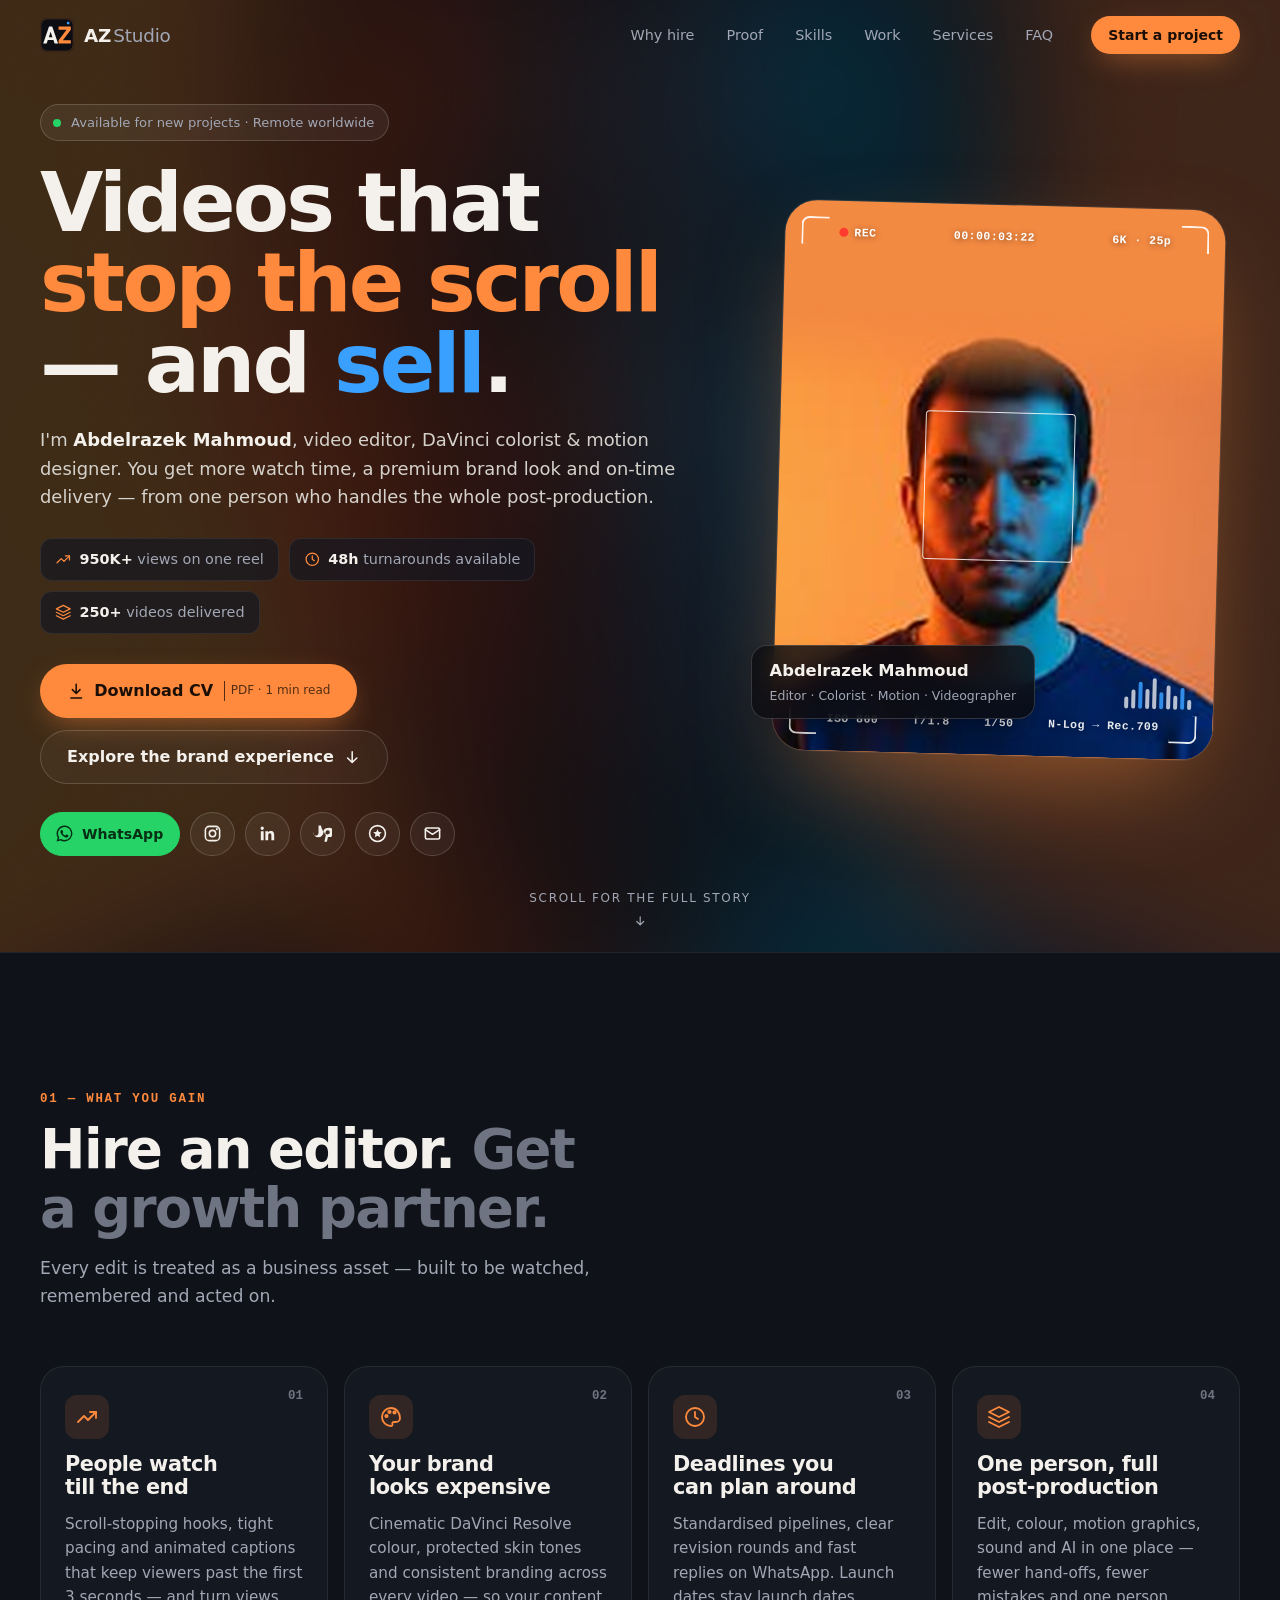
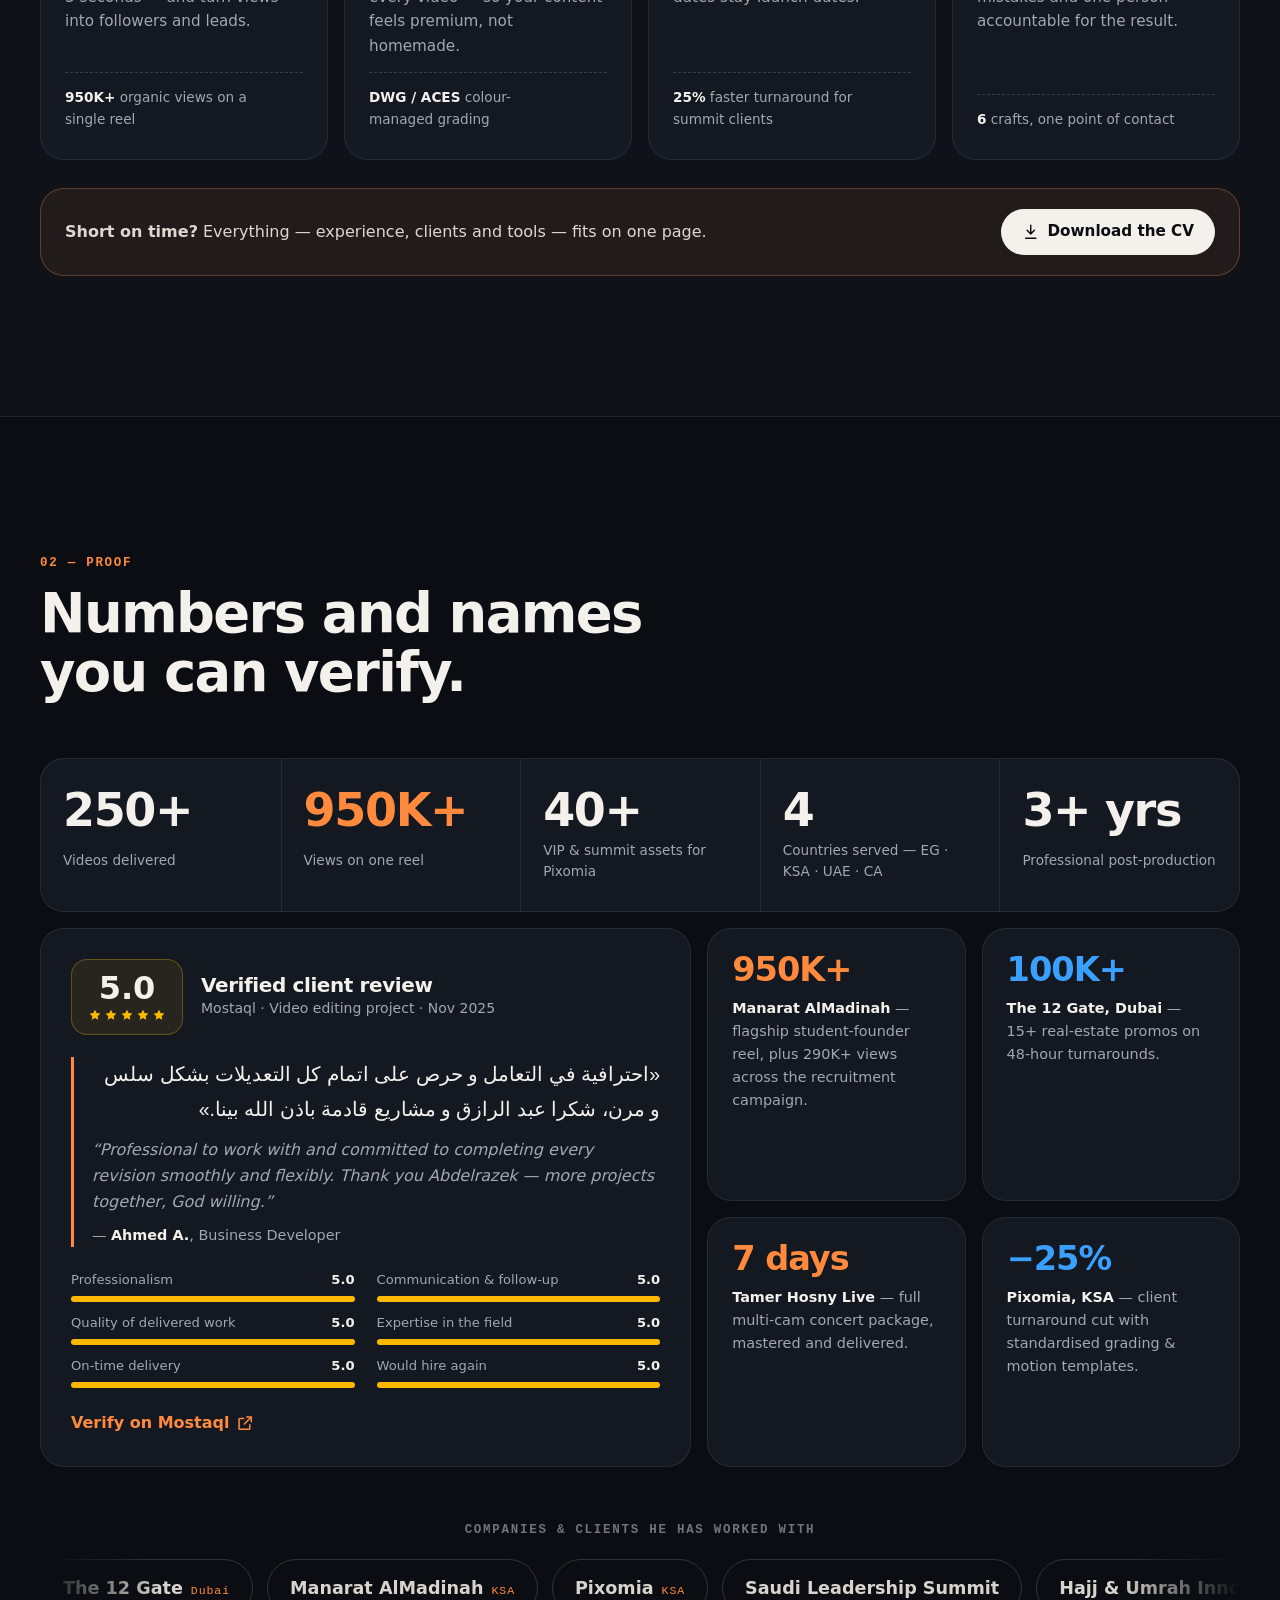
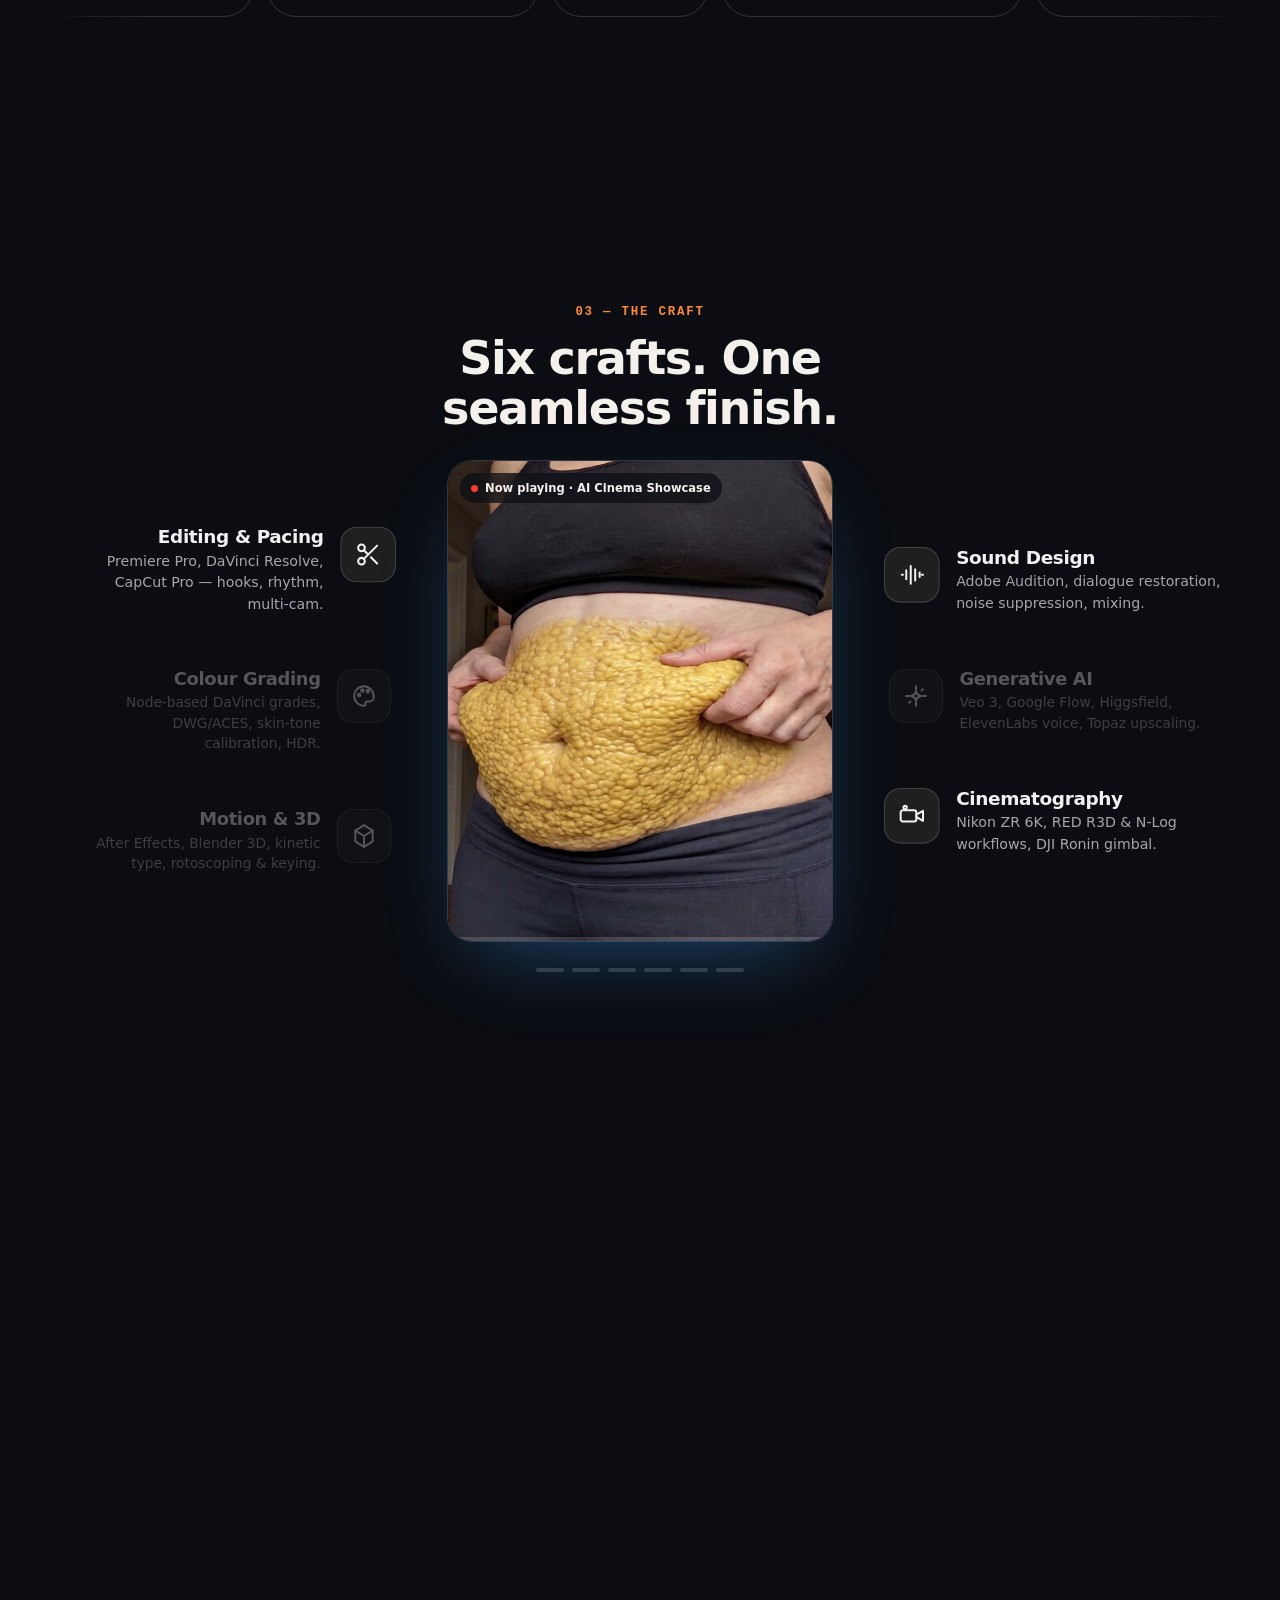
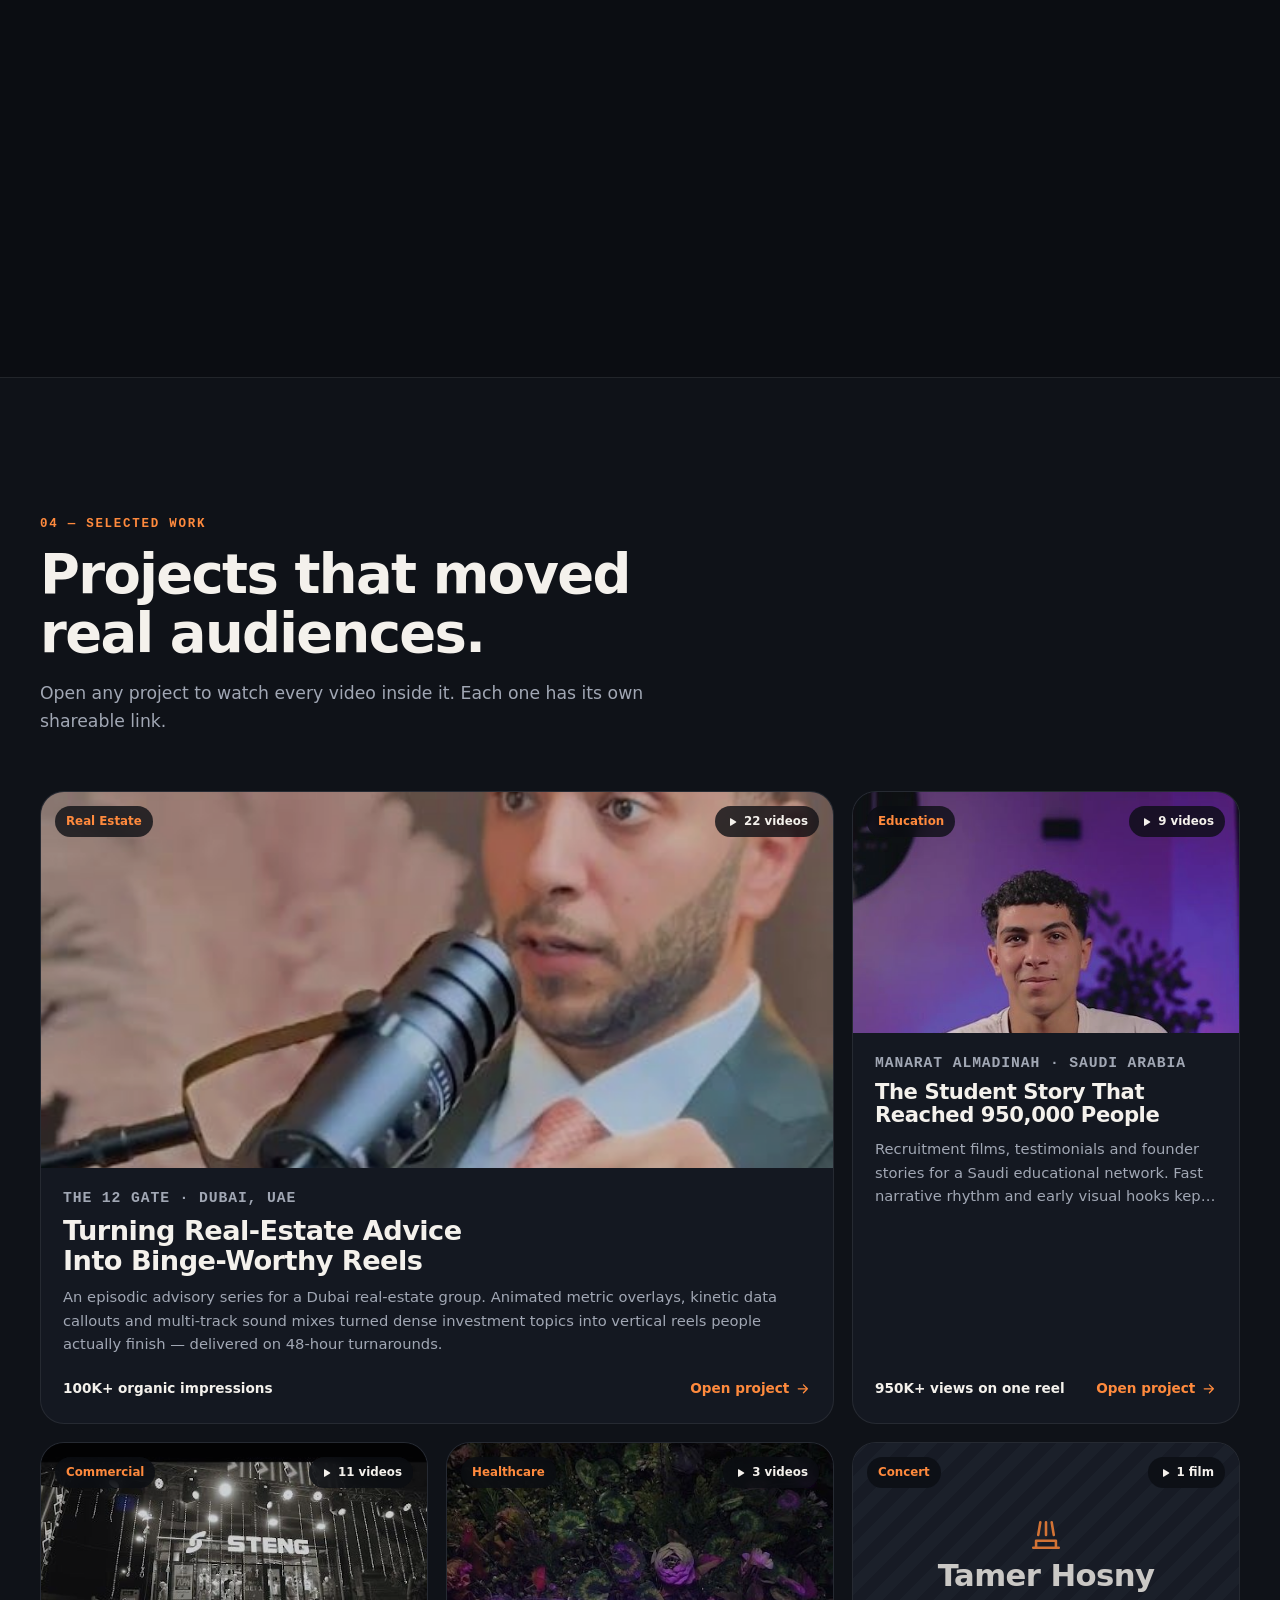
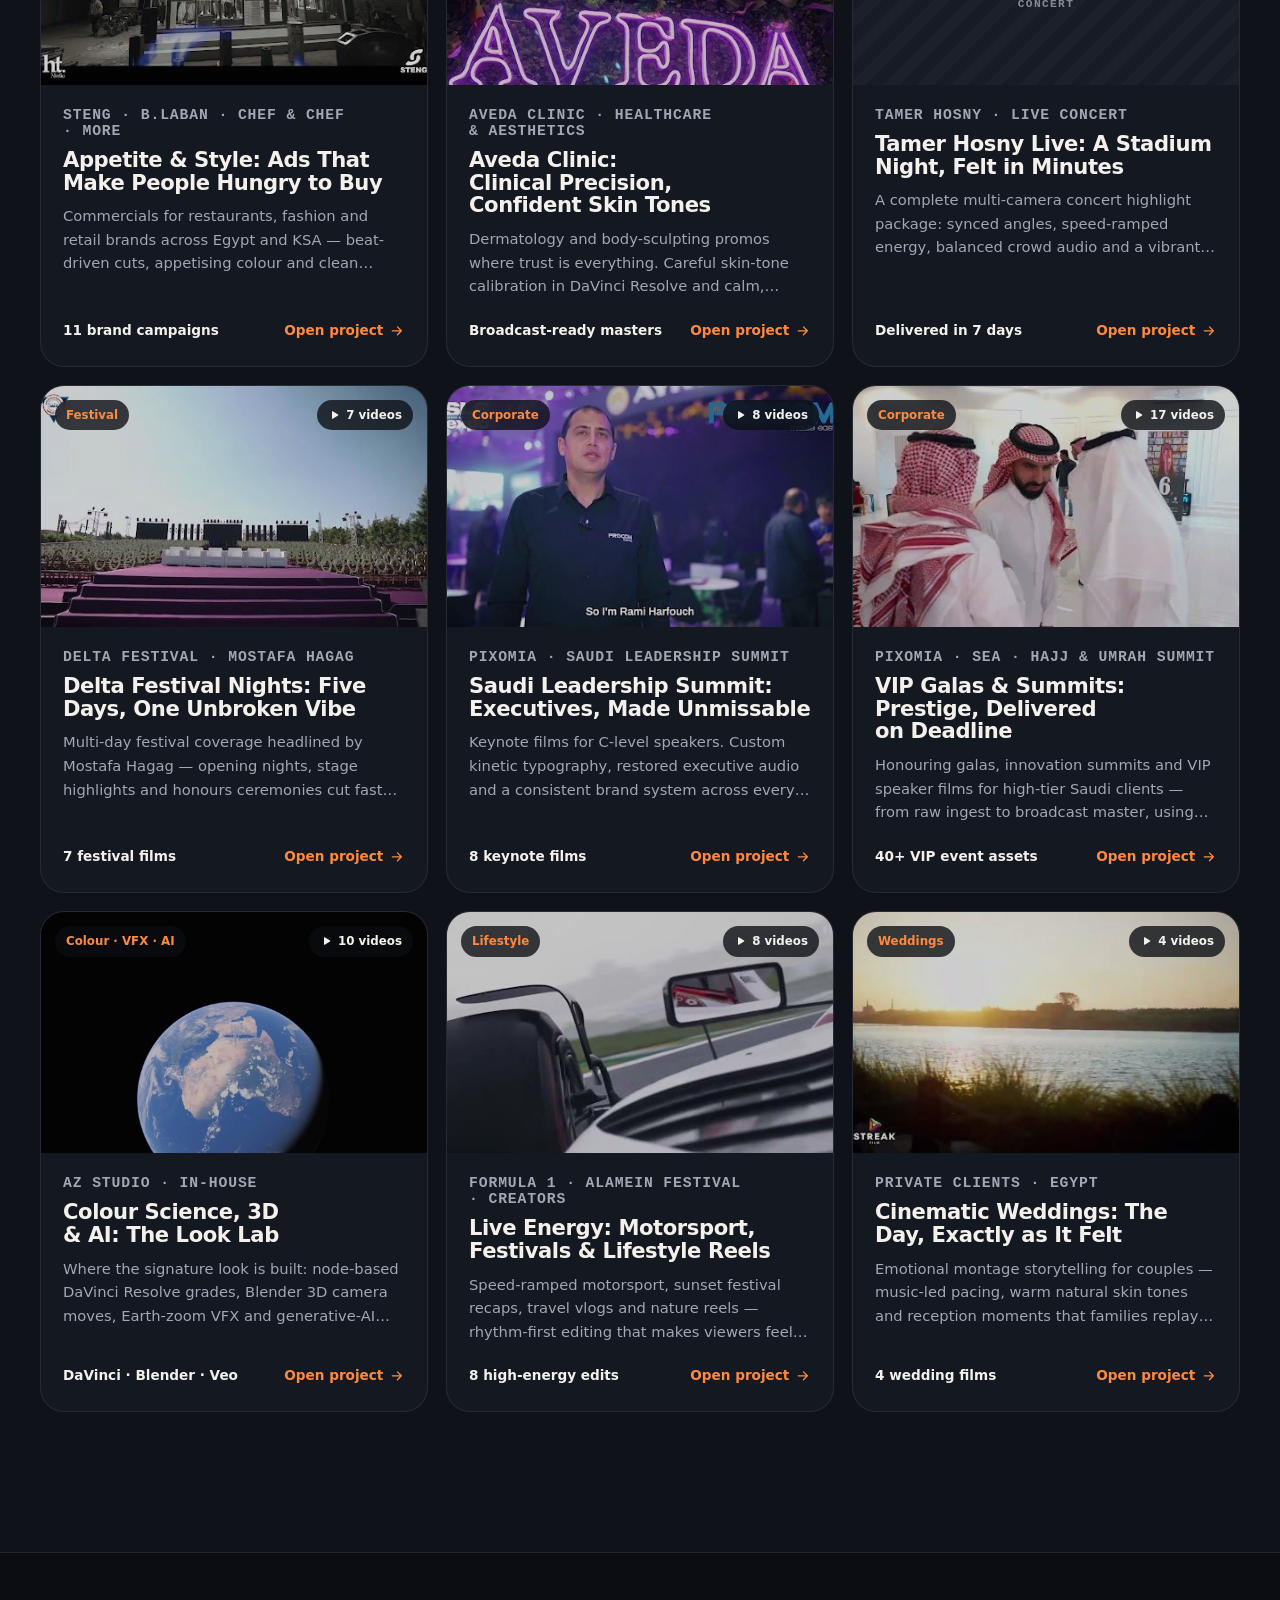
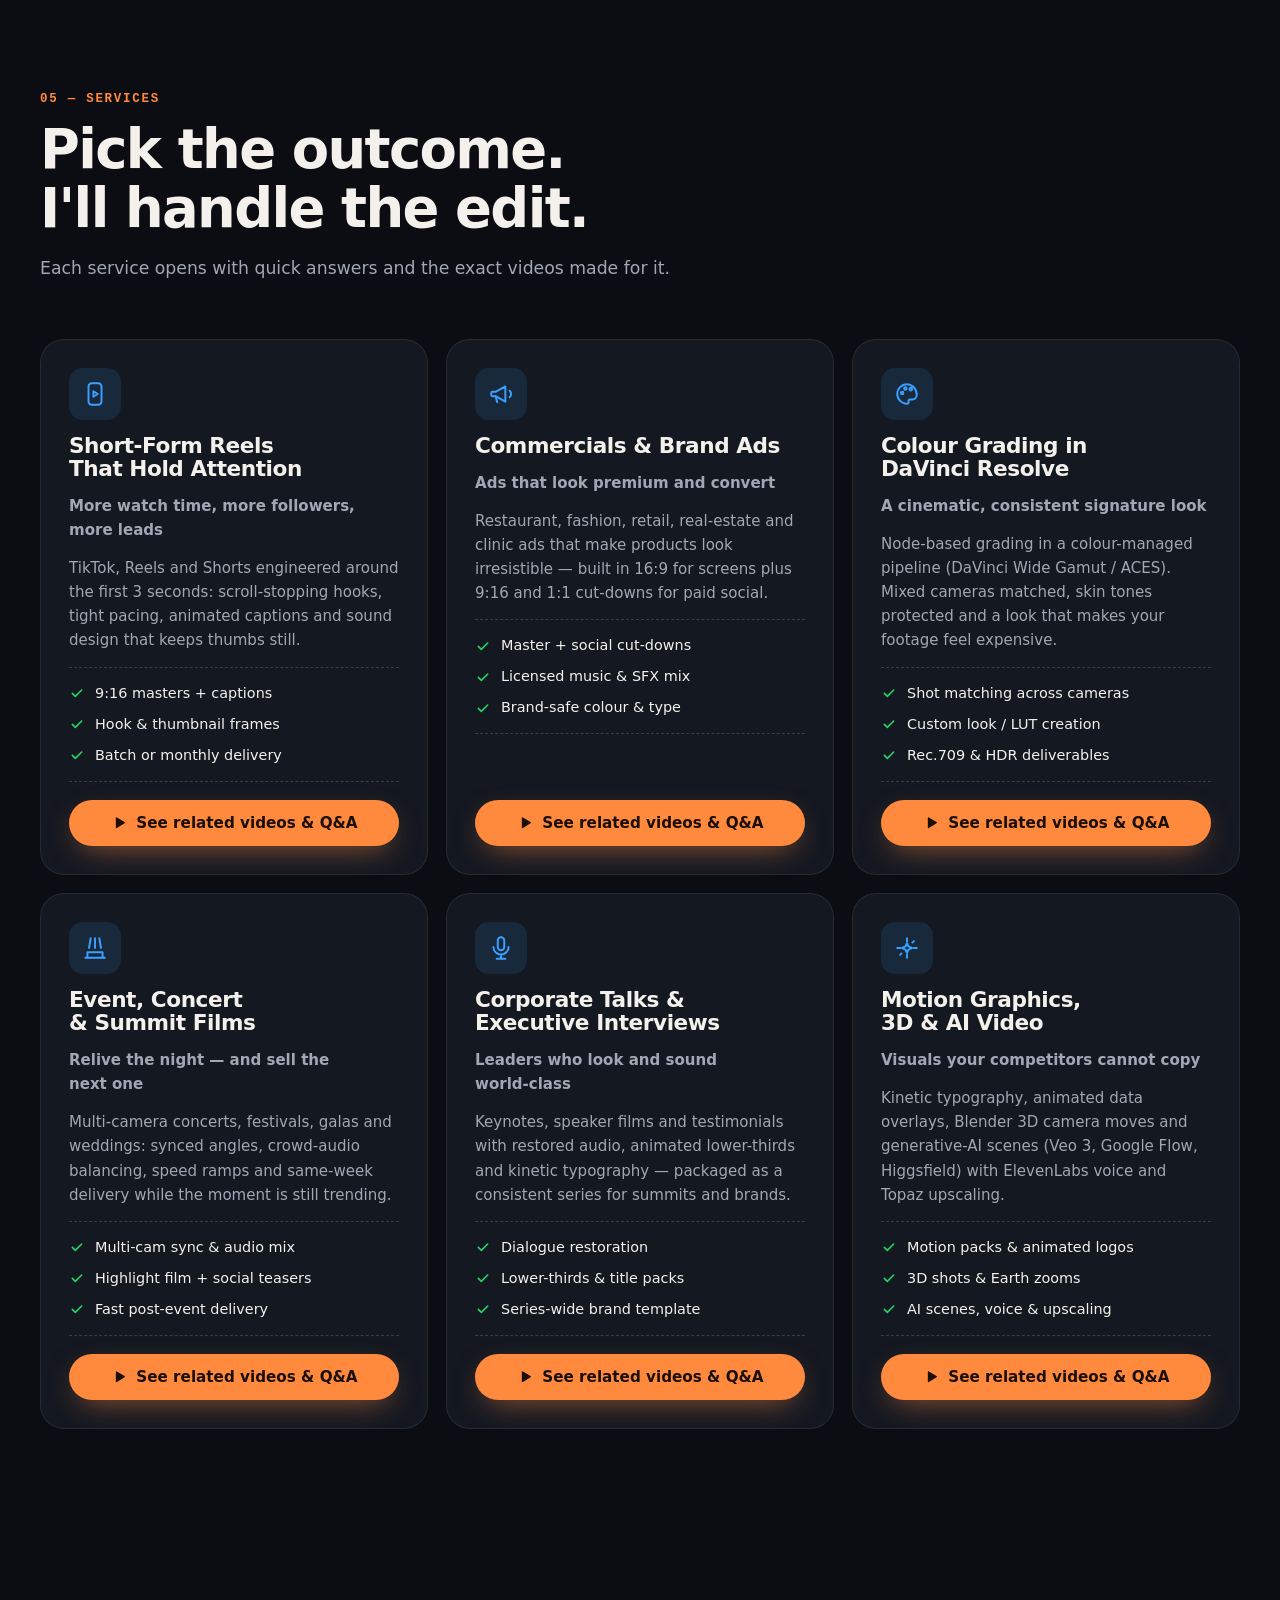
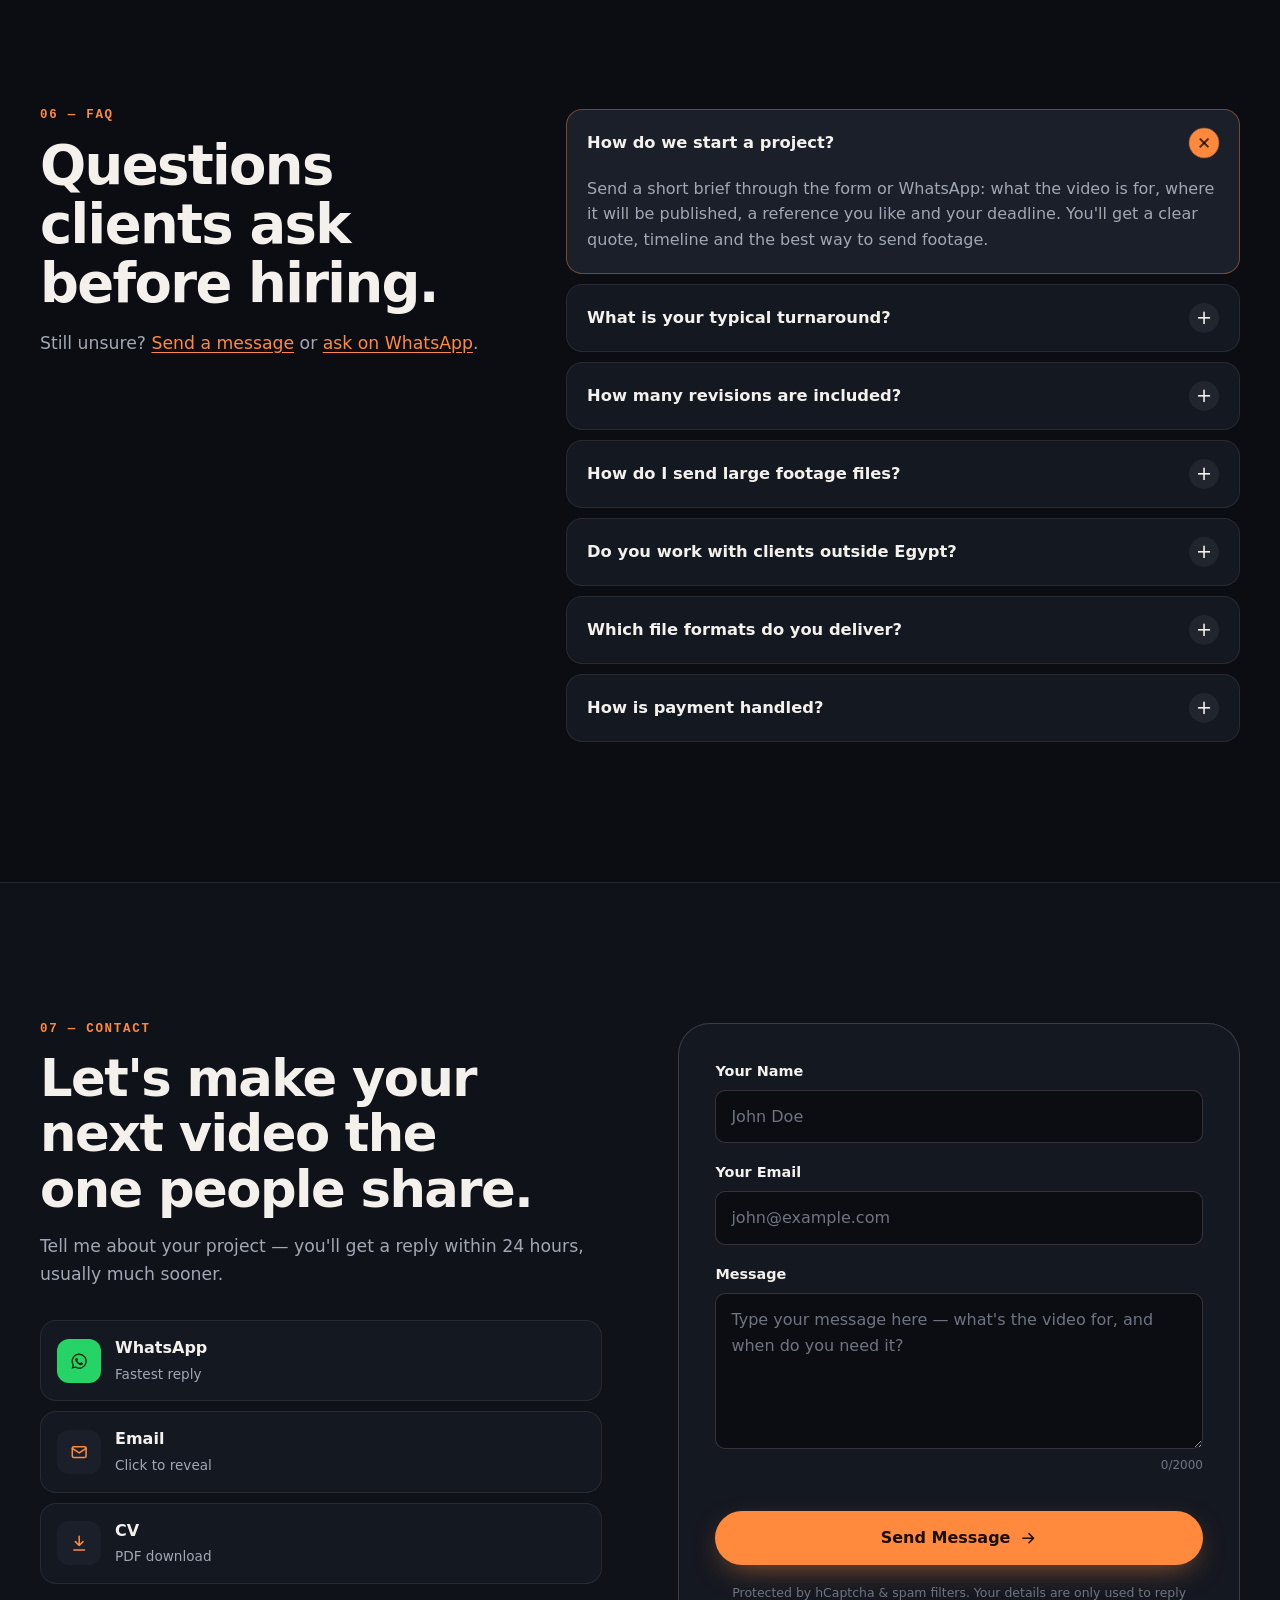
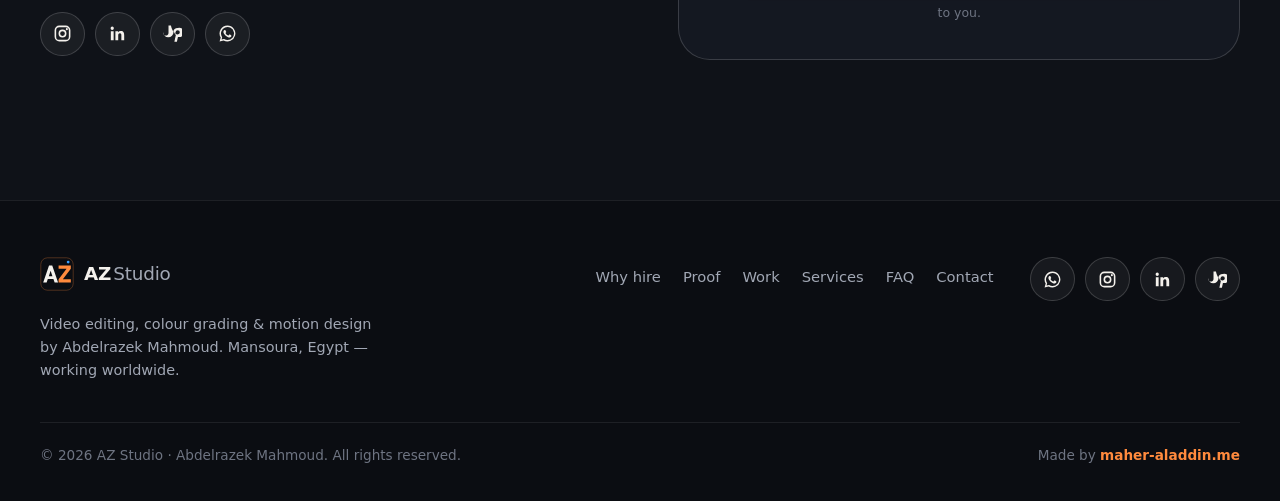
==== index.html @ 8bcebb60 "init" ====
<!DOCTYPE html>
<html lang="en" dir="ltr">
<head>
  <meta charset="UTF-8">
  <meta name="viewport" content="width=device-width, initial-scale=1, viewport-fit=cover">

  <!-- Security: GitHub Pages can't send headers, so the policy is declared here -->
  <meta http-equiv="Content-Security-Policy" content="default-src 'self'; script-src 'self' https://web3forms.com https://*.web3forms.com https://hcaptcha.com https://*.hcaptcha.com; style-src 'self' 'unsafe-inline' https://fonts.googleapis.com https://hcaptcha.com https://*.hcaptcha.com; font-src 'self' https://fonts.gstatic.com; img-src 'self' data: https://drive.google.com https://*.googleusercontent.com https://*.hcaptcha.com; media-src 'self'; frame-src https://drive.google.com https://www.instagram.com https://hcaptcha.com https://*.hcaptcha.com; connect-src 'self' https://api.web3forms.com https://web3forms.com https://hcaptcha.com https://*.hcaptcha.com; form-action 'self' https://api.web3forms.com; base-uri 'self'; object-src 'none'">
  <meta name="referrer" content="strict-origin-when-cross-origin">

  <!-- Primary meta -->
  <title>Abdelrazek Mahmoud — Video Editor &amp; Colorist | AZ Studio</title>
  <meta name="description" content="Hire Abdelrazek Mahmoud (AZ Studio): video editor, DaVinci Resolve colorist and motion designer. High-retention reels, commercials and event films — 250+ videos delivered, 950K+ views on a single reel, 5.0★ client rating.">
  <meta name="author" content="Abdelrazek Mahmoud">
  <meta name="keywords" content="video editor, DaVinci Resolve colorist, motion designer, reels editor, commercial video editing, Egypt, Saudi Arabia, UAE, AZ Studio">
  <meta name="robots" content="index, follow, max-image-preview:large">
  <meta name="theme-color" content="#0B0D12">
  <meta name="color-scheme" content="dark">
  <link rel="canonical" href="https://maher-aladdin.me/az_studio/">

  <!-- Open Graph -->
  <meta property="og:type" content="website">
  <meta property="og:site_name" content="AZ Studio">
  <meta property="og:locale" content="en_US">
  <meta property="og:url" content="https://maher-aladdin.me/az_studio/">
  <meta property="og:title" content="Abdelrazek Mahmoud — Videos that stop the scroll and sell">
  <meta property="og:description" content="Video editor, DaVinci colorist & motion designer. 250+ videos delivered for brands in Egypt, KSA, UAE and Canada. Watch the work, download the CV, or start a project.">
  <meta property="og:image" content="https://maher-aladdin.me/az_studio/assets/images/og-image.jpg">
  <meta property="og:image:width" content="1200">
  <meta property="og:image:height" content="630">
  <meta property="og:image:alt" content="Abdelrazek Mahmoud filming with a Nikon cinema camera on a DJI Ronin gimbal">

  <!-- Twitter / X -->
  <meta name="twitter:card" content="summary_large_image">
  <meta name="twitter:title" content="Abdelrazek Mahmoud — Videos that stop the scroll and sell">
  <meta name="twitter:description" content="Video editor, DaVinci colorist & motion designer. 250+ videos delivered. Watch the work or start a project.">
  <meta name="twitter:image" content="https://maher-aladdin.me/az_studio/assets/images/og-image.jpg">

  <!-- Icons -->
  <link rel="icon" href="assets/favicon.svg" type="image/svg+xml">
  <link rel="apple-touch-icon" href="assets/apple-touch-icon.png">
  <link rel="manifest" href="site.webmanifest">

  <!-- Fonts -->
  <link rel="preconnect" href="https://fonts.googleapis.com">
  <link rel="preconnect" href="https://fonts.gstatic.com" crossorigin>
  <link rel="stylesheet" href="https://fonts.googleapis.com/css2?family=Bricolage+Grotesque:opsz,wght@12..96,500..800&family=Inter:wght@400..700&family=Cairo:wght@500;700&display=swap">

  <!-- LCP image -->
  <link rel="preload" as="image" href="assets/images/abdelrazek_portrait_480.jpg" fetchpriority="high">

  <link rel="stylesheet" href="styles.css">

  <!-- Structured data -->
  <script type="application/ld+json">
  {
    "@context": "https://schema.org",
    "@type": "Person",
    "name": "Abdelrazek Mahmoud",
    "alternateName": "AZ Studio",
    "jobTitle": "Video Editor, Colorist & Motion Designer",
    "url": "https://maher-aladdin.me/az_studio/",
    "image": "https://maher-aladdin.me/az_studio/assets/images/abdelrazek_portrait_480.jpg",
    "address": { "@type": "PostalAddress", "addressLocality": "Mansoura", "addressCountry": "EG" },
    "sameAs": [
      "https://www.instagram.com/abdelrazek730/",
      "https://linkedin.com/in/abdelrazek-mahmoud-a8759b308",
      "https://upwork.com/freelancers/abdelrazekmahmoud"
    ]
  }
  </script>

  <script src="data.js" defer></script>
  <script src="thumbs.js" defer></script>
  <script src="app.js" defer></script>
</head>
<body>

  <!-- Icon sprite -->
  <svg class="sprite" aria-hidden="true" focusable="false">
    <symbol id="i-whatsapp" viewBox="0 0 24 24"><path fill="currentColor" d="M12 2a10 10 0 0 0-8.6 15.1L2 22l5-1.3A10 10 0 1 0 12 2Zm0 18.2a8.2 8.2 0 0 1-4.2-1.2l-.3-.2-3 .8.8-2.9-.2-.3A8.2 8.2 0 1 1 12 20.2Zm4.5-6.1c-.2-.1-1.5-.7-1.7-.8s-.4-.1-.6.1-.7.8-.8 1-.3.2-.5.1a6.7 6.7 0 0 1-3.3-2.9c-.3-.4.3-.4.7-1.3.1-.2 0-.3 0-.4l-.8-1.8c-.2-.5-.4-.4-.6-.4h-.5a.9.9 0 0 0-.7.3 2.8 2.8 0 0 0-.9 2.1 4.9 4.9 0 0 0 1 2.6 11.2 11.2 0 0 0 4.3 3.8c1.6.7 2.2.7 3 .6a2.6 2.6 0 0 0 1.7-1.2 2.1 2.1 0 0 0 .2-1.2c-.1-.1-.3-.2-.5-.3Z"/></symbol>
    <symbol id="i-instagram" viewBox="0 0 24 24"><g fill="none" stroke="currentColor" stroke-width="2"><rect x="3" y="3" width="18" height="18" rx="5"/><circle cx="12" cy="12" r="4"/></g><circle cx="17.5" cy="6.5" r="1.3" fill="currentColor"/></symbol>
    <symbol id="i-linkedin" viewBox="0 0 24 24"><path fill="currentColor" d="M20.45 20.45h-3.56v-5.57c0-1.33-.02-3.04-1.85-3.04-1.85 0-2.14 1.45-2.14 2.94v5.67H9.35V9h3.41v1.56h.05a3.74 3.74 0 0 1 3.37-1.85c3.6 0 4.27 2.37 4.27 5.46v6.28ZM5.34 7.43a2.06 2.06 0 1 1 0-4.13 2.06 2.06 0 0 1 0 4.13ZM7.12 20.45H3.56V9h3.56v11.45Z"/></symbol>
    <symbol id="i-upwork" viewBox="0 0 24 24"><path fill="currentColor" d="M18.56 13.16c-1.1 0-2.14-.47-3.07-1.23l.22-1.08.01-.04c.2-1.14.85-3.06 2.84-3.06a2.7 2.7 0 0 1 0 5.4Zm0-8.14c-3.24 0-5.01 2.06-5.6 4.3-1.42-2.15-2.5-4.79-2.9-7.32H6.96v9.06a3.55 3.55 0 0 1-7.1 0V2H0v8.06a6.65 6.65 0 0 0 13.3 0V8.67c.48 1.78 1.48 3.76 2.92 5.1l-1.85 8.73h3.18l1.32-6.22a5.94 5.94 0 1 0-.31-11.26Z"/></symbol>
    <symbol id="i-mostaql" viewBox="0 0 24 24"><circle cx="12" cy="12" r="10" fill="none" stroke="currentColor" stroke-width="2"/><path fill="currentColor" d="M12 6.5 13.6 10l3.9.4-2.9 2.6.8 3.8L12 14.9l-3.4 1.9.8-3.8-2.9-2.6 3.9-.4Z"/></symbol>
    <symbol id="i-mail" viewBox="0 0 24 24"><g fill="none" stroke="currentColor" stroke-width="2" stroke-linecap="round" stroke-linejoin="round"><rect x="3" y="5" width="18" height="14" rx="2"/><path d="m3 7 9 6 9-6"/></g></symbol>
    <symbol id="i-download" viewBox="0 0 24 24"><g fill="none" stroke="currentColor" stroke-width="2" stroke-linecap="round" stroke-linejoin="round"><path d="M12 3v12M7 10l5 5 5-5M5 21h14"/></g></symbol>
    <symbol id="i-arrow-down" viewBox="0 0 24 24"><path fill="none" stroke="currentColor" stroke-width="2" stroke-linecap="round" stroke-linejoin="round" d="M12 5v14M6 13l6 6 6-6"/></symbol>
    <symbol id="i-arrow-right" viewBox="0 0 24 24"><path fill="none" stroke="currentColor" stroke-width="2" stroke-linecap="round" stroke-linejoin="round" d="M5 12h14M13 6l6 6-6 6"/></symbol>
    <symbol id="i-external" viewBox="0 0 24 24"><path fill="none" stroke="currentColor" stroke-width="2" stroke-linecap="round" stroke-linejoin="round" d="M14 4h6v6M20 4l-9 9M18 14v5a1 1 0 0 1-1 1H5a1 1 0 0 1-1-1V7a1 1 0 0 1 1-1h5"/></symbol>
    <symbol id="i-play" viewBox="0 0 24 24"><path fill="currentColor" d="M8 5.5v13a1 1 0 0 0 1.5.86l10.5-6.5a1 1 0 0 0 0-1.72L9.5 4.64A1 1 0 0 0 8 5.5Z"/></symbol>
    <symbol id="i-close" viewBox="0 0 24 24"><path fill="none" stroke="currentColor" stroke-width="2.2" stroke-linecap="round" d="M6 6l12 12M18 6 6 18"/></symbol>
    <symbol id="i-star" viewBox="0 0 24 24"><path fill="currentColor" d="m12 2.8 2.8 5.8 6.4.9-4.6 4.5 1.1 6.3L12 17.3l-5.7 3 1.1-6.3-4.6-4.5 6.4-.9Z"/></symbol>
    <symbol id="i-check" viewBox="0 0 24 24"><path fill="none" stroke="currentColor" stroke-width="2.4" stroke-linecap="round" stroke-linejoin="round" d="m5 12.5 4.5 4.5L19 7.5"/></symbol>
    <symbol id="i-share" viewBox="0 0 24 24"><g fill="none" stroke="currentColor" stroke-width="2" stroke-linecap="round" stroke-linejoin="round"><circle cx="18" cy="5" r="3"/><circle cx="6" cy="12" r="3"/><circle cx="18" cy="19" r="3"/><path d="m8.6 13.5 6.8 4M15.4 6.5l-6.8 4"/></g></symbol>
    <symbol id="i-image" viewBox="0 0 24 24"><g fill="none" stroke="currentColor" stroke-width="2" stroke-linecap="round" stroke-linejoin="round"><rect x="3" y="3" width="18" height="18" rx="2"/><circle cx="9" cy="9" r="2"/><path d="m21 15-5-5L5 21"/></g></symbol>
    <!-- Skill & service icons -->
    <symbol id="i-cut" viewBox="0 0 24 24"><g fill="none" stroke="currentColor" stroke-width="1.8" stroke-linecap="round" stroke-linejoin="round"><circle cx="6" cy="6" r="3"/><circle cx="6" cy="18" r="3"/><path d="M20 4 8.1 15.9M14.5 14.5 20 20M8.1 8.1 12 12"/></g></symbol>
    <symbol id="i-palette" viewBox="0 0 24 24"><g fill="none" stroke="currentColor" stroke-width="1.8" stroke-linecap="round" stroke-linejoin="round"><path d="M12 3a9 9 0 1 0 0 18c1.1 0 1.7-.9 1.4-1.9-.4-1.2.4-2.1 1.6-2.1H17a4 4 0 0 0 4-4c0-5.5-4-10-9-10Z"/><circle cx="7.5" cy="11" r="1.2"/><circle cx="10.5" cy="7" r="1.2"/><circle cx="15.5" cy="7.5" r="1.2"/></g></symbol>
    <symbol id="i-motion" viewBox="0 0 24 24"><g fill="none" stroke="currentColor" stroke-width="1.8" stroke-linecap="round" stroke-linejoin="round"><path d="M12 2 4 7v10l8 5 8-5V7Z"/><path d="m4 7 8 5 8-5M12 12v10"/></g></symbol>
    <symbol id="i-wave" viewBox="0 0 24 24"><path fill="none" stroke="currentColor" stroke-width="1.8" stroke-linecap="round" d="M3 12h1M7 8v8M11 4v16M15 7v10M19 10v4M22 12h-1"/></symbol>
    <symbol id="i-spark" viewBox="0 0 24 24"><g fill="none" stroke="currentColor" stroke-width="1.8" stroke-linecap="round" stroke-linejoin="round"><path d="M12 3v3M12 18v3M3 12h3M18 12h3"/><path d="M12 7.5 13.4 10.6 16.5 12l-3.1 1.4L12 16.5l-1.4-3.1L7.5 12l3.1-1.4Z"/><path d="m18.4 5.6-1.4 1.4M7 17l-1.4 1.4"/></g></symbol>
    <symbol id="i-camera" viewBox="0 0 24 24"><g fill="none" stroke="currentColor" stroke-width="1.8" stroke-linecap="round" stroke-linejoin="round"><rect x="2" y="7" width="14" height="10" rx="2"/><path d="m16 11 6-3.5v9L16 13"/><circle cx="6" cy="4.5" r="1.5"/></g></symbol>
    <symbol id="i-reel" viewBox="0 0 24 24"><g fill="none" stroke="currentColor" stroke-width="1.8" stroke-linecap="round" stroke-linejoin="round"><rect x="6" y="2" width="12" height="20" rx="3"/><path d="m10.5 9.5 4 2.5-4 2.5Z"/></g></symbol>
    <symbol id="i-megaphone" viewBox="0 0 24 24"><g fill="none" stroke="currentColor" stroke-width="1.8" stroke-linecap="round" stroke-linejoin="round"><path d="M3 11v2a1 1 0 0 0 1 1h3l9 5V5L7 10H4a1 1 0 0 0-1 1Z"/><path d="M7 14l1.5 5.5M20 9a4 4 0 0 1 0 6"/></g></symbol>
    <symbol id="i-stage" viewBox="0 0 24 24"><g fill="none" stroke="currentColor" stroke-width="1.8" stroke-linecap="round" stroke-linejoin="round"><path d="M3 21h18M5 21v-5h14v5"/><path d="M8 3 6.5 12M16 3l1.5 9M12 3v9"/></g></symbol>
    <symbol id="i-mic" viewBox="0 0 24 24"><g fill="none" stroke="currentColor" stroke-width="1.8" stroke-linecap="round" stroke-linejoin="round"><rect x="9" y="2" width="6" height="12" rx="3"/><path d="M5 11a7 7 0 0 0 14 0M12 18v4M8 22h8"/></g></symbol>
    <symbol id="i-clock" viewBox="0 0 24 24"><g fill="none" stroke="currentColor" stroke-width="1.8" stroke-linecap="round" stroke-linejoin="round"><circle cx="12" cy="12" r="9"/><path d="M12 7v5l3 2"/></g></symbol>
    <symbol id="i-trend" viewBox="0 0 24 24"><g fill="none" stroke="currentColor" stroke-width="1.8" stroke-linecap="round" stroke-linejoin="round"><path d="m3 17 6-6 4 4 8-8"/><path d="M15 7h6v6"/></g></symbol>
    <symbol id="i-layers" viewBox="0 0 24 24"><g fill="none" stroke="currentColor" stroke-width="1.8" stroke-linecap="round" stroke-linejoin="round"><path d="m12 2 10 5-10 5L2 7Z"/><path d="m2 12 10 5 10-5M2 17l10 5 10-5"/></g></symbol>
  </svg>

  <a class="skip-link" href="#main">Skip to content</a>

  <!-- ======================= NAV ======================= -->
  <header class="site-header" id="siteHeader">
    <nav class="nav" aria-label="Primary">
      <a class="brand" href="#top" aria-label="AZ Studio — back to top">
        <img src="assets/favicon.svg" alt="" width="34" height="34">
        <span>AZ<b>Studio</b></span>
      </a>
      <ul class="nav-links" id="navLinks">
        <li><a href="#gains">Why hire</a></li>
        <li><a href="#proof">Proof</a></li>
        <li><a href="#skills">Skills</a></li>
        <li><a href="#work">Work</a></li>
        <li><a href="#services">Services</a></li>
        <li><a href="#faq">FAQ</a></li>
      </ul>
      <a class="btn btn-sm btn-accent nav-cta" href="#contact">Start a project</a>
      <button class="nav-toggle" id="navToggle" type="button" aria-expanded="false" aria-controls="navLinks" aria-label="Open menu">
        <span></span><span></span>
      </button>
    </nav>
  </header>

  <main id="main">

    <!-- ======================= 1. HERO — what you gain ======================= -->
    <section class="hero" id="top" aria-labelledby="heroTitle">
      <div class="hero-backdrop" aria-hidden="true">
        <img src="assets/images/abdelrazek_portrait.jpg" alt="" width="150" height="150">
      </div>

      <div class="container hero-grid">
        <div class="hero-copy">
          <p class="eyebrow"><span class="live-dot" aria-hidden="true"></span> Available for new projects · Remote worldwide</p>

          <h1 id="heroTitle" class="hero-title">
            Videos that <span class="hl-orange">stop the scroll</span> — and <span class="hl-blue">sell</span>.
          </h1>

          <p class="hero-lead">
            I'm <strong>Abdelrazek Mahmoud</strong>, video editor, DaVinci colorist &amp; motion designer.
            You get more watch time, a premium brand look and on-time delivery — from one person who handles the whole post-production.
          </p>

          <ul class="hero-gains" aria-label="What you gain">
            <li><svg><use href="#i-trend"/></svg><span><b>950K+</b> views on one reel</span></li>
            <li><svg><use href="#i-clock"/></svg><span><b>48h</b> turnarounds available</span></li>
            <li><svg><use href="#i-layers"/></svg><span><b>250+</b> videos delivered</span></li>
          </ul>

          <div class="hero-ctas">
            <a class="btn btn-accent btn-lg" href="Abdelrazek_Mahmoud_CV_Final.pdf" download="Abdelrazek_Mahmoud_CV.pdf">
              <svg><use href="#i-download"/></svg> Download CV <small>PDF · 1 min read</small>
            </a>
            <a class="btn btn-ghost btn-lg" href="#gains">
              Explore the brand experience <svg><use href="#i-arrow-down"/></svg>
            </a>
          </div>

          <div class="social-row" aria-label="Social links">
            <a class="social social-wa" href="https://wa.me/201014673393?text=Hi%20Abdelrazek%2C%20I%20saw%20your%20portfolio%20and%20I%27d%20like%20to%20discuss%20a%20video%20project." target="_blank" rel="noopener" aria-label="WhatsApp"><svg><use href="#i-whatsapp"/></svg><span>WhatsApp</span></a>
            <a class="social" href="https://www.instagram.com/abdelrazek730/" target="_blank" rel="noopener" aria-label="Instagram"><svg><use href="#i-instagram"/></svg></a>
            <a class="social" href="https://linkedin.com/in/abdelrazek-mahmoud-a8759b308" target="_blank" rel="noopener" aria-label="LinkedIn"><svg><use href="#i-linkedin"/></svg></a>
            <a class="social" href="https://upwork.com/freelancers/abdelrazekmahmoud" target="_blank" rel="noopener" aria-label="Upwork"><svg><use href="#i-upwork"/></svg></a>
            <a class="social" href="https://mostaql.com/project/1145753-%D9%86%D8%A8%D8%AD%D8%AB-%D8%B9%D9%86-%D9%85%D8%B5%D9%85%D9%85%D9%85%D8%AD%D8%B1%D8%B1-%D9%81%D9%8A%D8%AF%D9%8A%D9%88-%D9%85%D8%AD%D8%AA%D8%B1%D9%81?deal_id=9122842" target="_blank" rel="noopener" aria-label="Mostaql review"><svg><use href="#i-mostaql"/></svg></a>
            <a class="social js-mail" href="#contact" data-u="abdelrazekwork72" data-d="gmail.com" aria-label="Email"><svg><use href="#i-mail"/></svg></a>
          </div>
        </div>

        <!-- Cinematic viewfinder scene -->
        <div class="hero-scene" aria-hidden="true">
          <div class="viewfinder">
            <div class="vf-photo">
              <img src="assets/images/abdelrazek_portrait_480.jpg" alt="" width="480" height="480" fetchpriority="high">
              <span class="vf-focus"></span>
            </div>
            <span class="vf-corner tl"></span><span class="vf-corner tr"></span>
            <span class="vf-corner bl"></span><span class="vf-corner br"></span>
            <div class="vf-top">
              <span class="vf-rec"><i></i> REC</span>
              <span class="vf-tc" id="timecode">00:00:00:00</span>
              <span>6K · 25p</span>
            </div>
            <div class="vf-bottom">
              <span>ISO 800</span><span>f/1.8</span><span>1/50</span><span>N-Log → Rec.709</span>
            </div>
            <div class="vf-scopes">
              <i style="--h:.35"></i><i style="--h:.55"></i><i style="--h:.8"></i><i style="--h:.6"></i><i style="--h:.9"></i><i style="--h:.5"></i><i style="--h:.7"></i><i style="--h:.4"></i><i style="--h:.65"></i><i style="--h:.3"></i>
            </div>
          </div>
          <div class="scene-tag">
            <strong>Abdelrazek Mahmoud</strong>
            <span>Editor · Colorist · Motion · Videographer</span>
          </div>
        </div>
      </div>

      <a class="scroll-cue" href="#gains"><span>Scroll for the full story</span><svg><use href="#i-arrow-down"/></svg></a>
    </section>

    <!-- ======================= 2. GAINS ======================= -->
    <section class="section gains" id="gains" aria-labelledby="gainsTitle">
      <div class="container">
        <header class="section-head">
          <p class="kicker">01 — What you gain</p>
          <h2 id="gainsTitle">Hire an editor. <span class="muted">Get a growth partner.</span></h2>
          <p class="section-sub">Every edit is treated as a business asset — built to be watched, remembered and acted on.</p>
        </header>

        <div class="gain-grid">
          <article class="gain-card reveal">
            <span class="gain-num">01</span>
            <svg class="gain-icon"><use href="#i-trend"/></svg>
            <h3>People watch till the end</h3>
            <p>Scroll-stopping hooks, tight pacing and animated captions that keep viewers past the first 3 seconds — and turn views into followers and leads.</p>
            <p class="gain-proof"><b>950K+</b> organic views on a single reel</p>
          </article>
          <article class="gain-card reveal">
            <span class="gain-num">02</span>
            <svg class="gain-icon"><use href="#i-palette"/></svg>
            <h3>Your brand looks expensive</h3>
            <p>Cinematic DaVinci Resolve colour, protected skin tones and consistent branding across every video — so your content feels premium, not homemade.</p>
            <p class="gain-proof"><b>DWG / ACES</b> colour-managed grading</p>
          </article>
          <article class="gain-card reveal">
            <span class="gain-num">03</span>
            <svg class="gain-icon"><use href="#i-clock"/></svg>
            <h3>Deadlines you can plan around</h3>
            <p>Standardised pipelines, clear revision rounds and fast replies on WhatsApp. Launch dates stay launch dates.</p>
            <p class="gain-proof"><b>25%</b> faster turnaround for summit clients</p>
          </article>
          <article class="gain-card reveal">
            <span class="gain-num">04</span>
            <svg class="gain-icon"><use href="#i-layers"/></svg>
            <h3>One person, full post-production</h3>
            <p>Edit, colour, motion graphics, sound and AI in one place — fewer hand-offs, fewer mistakes and one person accountable for the result.</p>
            <p class="gain-proof"><b>6</b> crafts, one point of contact</p>
          </article>
        </div>

        <div class="cv-strip reveal">
          <p><strong>Short on time?</strong> Everything — experience, clients and tools — fits on one page.</p>
          <a class="btn btn-light" href="Abdelrazek_Mahmoud_CV_Final.pdf" download="Abdelrazek_Mahmoud_CV.pdf"><svg><use href="#i-download"/></svg> Download the CV</a>
        </div>
      </div>
    </section>

    <!-- ======================= 3. TRUST / PROOF ======================= -->
    <section class="section proof" id="proof" aria-labelledby="proofTitle">
      <div class="container">
        <header class="section-head">
          <p class="kicker">02 — Proof</p>
          <h2 id="proofTitle">Numbers and names you can verify.</h2>
        </header>

        <ul class="stats" aria-label="Key numbers">
          <li class="stat"><b data-count="250" data-suffix="+">250+</b><span>Videos delivered</span></li>
          <li class="stat"><b data-count="950" data-suffix="K+">950K+</b><span>Views on one reel</span></li>
          <li class="stat"><b data-count="40" data-suffix="+">40+</b><span>VIP &amp; summit assets for Pixomia</span></li>
          <li class="stat"><b data-count="4">4</b><span>Countries served — EG · KSA · UAE · CA</span></li>
          <li class="stat"><b data-count="3" data-suffix="+ yrs">3+ yrs</b><span>Professional post-production</span></li>
        </ul>

        <div class="proof-grid">
          <!-- Verified review -->
          <article class="review-card reveal" aria-labelledby="reviewTitle">
            <div class="review-top">
              <div class="rating-big">
                <b>5.0</b>
                <span class="stars" aria-label="5 out of 5 stars"><svg><use href="#i-star"/></svg><svg><use href="#i-star"/></svg><svg><use href="#i-star"/></svg><svg><use href="#i-star"/></svg><svg><use href="#i-star"/></svg></span>
              </div>
              <div>
                <h3 id="reviewTitle">Verified client review</h3>
                <p class="muted small">Mostaql · Video editing project · Nov 2025</p>
              </div>
            </div>

            <blockquote class="review-quote">
              <p lang="ar" dir="rtl">«احترافية في التعامل و حرص على اتمام كل التعديلات بشكل سلس و مرن، شكرا عبد الرازق و مشاريع قادمة باذن الله بينا.»</p>
              <p class="review-en">“Professional to work with and committed to completing every revision smoothly and flexibly. Thank you Abdelrazek — more projects together, God willing.”</p>
              <footer>— <b>Ahmed A.</b>, Business Developer</footer>
            </blockquote>

            <ul class="rating-bars" aria-label="Rating breakdown">
              <li><span>Professionalism</span><i></i><b>5.0</b></li>
              <li><span>Communication &amp; follow-up</span><i></i><b>5.0</b></li>
              <li><span>Quality of delivered work</span><i></i><b>5.0</b></li>
              <li><span>Expertise in the field</span><i></i><b>5.0</b></li>
              <li><span>On-time delivery</span><i></i><b>5.0</b></li>
              <li><span>Would hire again</span><i></i><b>5.0</b></li>
            </ul>

            <a class="link-arrow" href="https://mostaql.com/project/1145753-%D9%86%D8%A8%D8%AD%D8%AB-%D8%B9%D9%86-%D9%85%D8%B5%D9%85%D9%85%D9%85%D8%AD%D8%B1%D8%B1-%D9%81%D9%8A%D8%AF%D9%8A%D9%88-%D9%85%D8%AD%D8%AA%D8%B1%D9%81?deal_id=9122842" target="_blank" rel="noopener">Verify on Mostaql <svg><use href="#i-external"/></svg></a>
          </article>

          <!-- Results highlights -->
          <div class="results">
            <article class="result-card reveal">
              <p class="result-num">950K+</p>
              <p><b>Manarat AlMadinah</b> — flagship student-founder reel, plus 290K+ views across the recruitment campaign.</p>
            </article>
            <article class="result-card reveal">
              <p class="result-num">100K+</p>
              <p><b>The 12 Gate, Dubai</b> — 15+ real-estate promos on 48-hour turnarounds.</p>
            </article>
            <article class="result-card reveal">
              <p class="result-num">7 days</p>
              <p><b>Tamer Hosny Live</b> — full multi-cam concert package, mastered and delivered.</p>
            </article>
            <article class="result-card reveal">
              <p class="result-num">−25%</p>
              <p><b>Pixomia, KSA</b> — client turnaround cut with standardised grading &amp; motion templates.</p>
            </article>
          </div>
        </div>

        <div class="clients" aria-labelledby="clientsTitle">
          <p class="clients-title" id="clientsTitle">Companies &amp; clients he has worked with</p>
          <div class="marquee">
            <ul class="marquee-track">
              <li>The 12 Gate <small>Dubai</small></li>
              <li>Manarat AlMadinah <small>KSA</small></li>
              <li>Pixomia <small>KSA</small></li>
              <li>Saudi Leadership Summit</li>
              <li>Hajj &amp; Umrah Innovation Summit</li>
              <li>Tamer Hosny Live</li>
              <li>Delta Festival</li>
              <li>HT Media</li>
              <li>STENG Fashion</li>
              <li>Aveda Clinic</li>
              <li>B.Laban</li>
              <li>Chef &amp; Chef</li>
              <li>Al Madina Int'l School</li>
              <li>Hamdy Real Estate</li>
            </ul>
          </div>
        </div>
      </div>
    </section>

    <!-- ======================= 4. SKILLS (scroll-driven) ======================= -->
    <section class="skills" id="skills" aria-labelledby="skillsTitle">
      <div class="skills-stage">
        <div class="container skills-inner">
          <header class="section-head center">
            <p class="kicker">03 — The craft</p>
            <h2 id="skillsTitle">Six crafts. One seamless finish.</h2>
          </header>

          <div class="skills-layout">
            <ul class="skill-list left">
              <li class="skill" data-i="0">
                <span class="skill-ico"><svg><use href="#i-cut"/></svg></span>
                <div><h3>Editing &amp; Pacing</h3><p>Premiere Pro, DaVinci Resolve, CapCut Pro — hooks, rhythm, multi-cam.</p></div>
              </li>
              <li class="skill" data-i="1">
                <span class="skill-ico"><svg><use href="#i-palette"/></svg></span>
                <div><h3>Colour Grading</h3><p>Node-based DaVinci grades, DWG/ACES, skin-tone calibration, HDR.</p></div>
              </li>
              <li class="skill" data-i="2">
                <span class="skill-ico"><svg><use href="#i-motion"/></svg></span>
                <div><h3>Motion &amp; 3D</h3><p>After Effects, Blender 3D, kinetic type, rotoscoping &amp; keying.</p></div>
              </li>
            </ul>

            <div class="skills-video">
              <div class="video-frame">
                <video id="skillsVideo" src="assets/preview.mp4" poster="assets/images/preview_poster.jpg" muted playsinline loop preload="metadata" aria-label="AI cinema showcase reel by Abdelrazek Mahmoud"></video>
                <span class="video-badge"><i></i> Now playing · AI Cinema Showcase</span>
                <div class="video-progress" aria-hidden="true"><i id="skillsProgress"></i></div>

                <div class="video-choice" id="videoChoice" hidden>
                  <p>Enjoying the reel?</p>
                  <button type="button" class="btn btn-accent" id="watchFullBtn"><svg><use href="#i-play"/></svg> Continue with sound</button>
                  <button type="button" class="btn btn-ghost" id="keepScrollBtn">Keep scrolling <svg><use href="#i-arrow-down"/></svg></button>
                </div>
              </div>
              <p class="skill-caption" id="skillCaption" aria-live="polite"></p>
            </div>

            <ul class="skill-list right">
              <li class="skill" data-i="3">
                <span class="skill-ico"><svg><use href="#i-wave"/></svg></span>
                <div><h3>Sound Design</h3><p>Adobe Audition, dialogue restoration, noise suppression, mixing.</p></div>
              </li>
              <li class="skill" data-i="4">
                <span class="skill-ico"><svg><use href="#i-spark"/></svg></span>
                <div><h3>Generative AI</h3><p>Veo 3, Google Flow, Higgsfield, ElevenLabs voice, Topaz upscaling.</p></div>
              </li>
              <li class="skill" data-i="5">
                <span class="skill-ico"><svg><use href="#i-camera"/></svg></span>
                <div><h3>Cinematography</h3><p>Nikon ZR 6K, RED R3D &amp; N-Log workflows, DJI Ronin gimbal.</p></div>
              </li>
            </ul>
          </div>

          <div class="skills-steps" aria-hidden="true"><i></i><i></i><i></i><i></i><i></i><i></i></div>
        </div>
      </div>
    </section>

    <!-- ======================= 5. WORK / PROJECTS ======================= -->
    <section class="section work" id="work" aria-labelledby="workTitle">
      <div class="container">
        <header class="section-head">
          <p class="kicker">04 — Selected work</p>
          <h2 id="workTitle">Projects that moved real audiences.</h2>
          <p class="section-sub">Open any project to watch every video inside it. Each one has its own shareable link.</p>
        </header>
        <div class="project-grid" id="projectGrid">
          <noscript><p>Enable JavaScript to browse projects, or <a href="https://drive.google.com/drive/folders/1EiLpzzOPffgQSTp8mGIxC4EHzYlcwhOL">open the full portfolio on Google Drive</a>.</p></noscript>
        </div>
      </div>
    </section>

    <!-- ======================= 6. SERVICES ======================= -->
    <section class="section services" id="services" aria-labelledby="servicesTitle">
      <div class="container">
        <header class="section-head">
          <p class="kicker">05 — Services</p>
          <h2 id="servicesTitle">Pick the outcome. I'll handle the edit.</h2>
          <p class="section-sub">Each service opens with quick answers and the exact videos made for it.</p>
        </header>
        <div class="service-grid" id="serviceGrid"></div>
      </div>
    </section>

    <!-- ======================= 7. FAQ ======================= -->
    <section class="section faq" id="faq" aria-labelledby="faqTitle">
      <div class="container faq-layout">
        <header class="section-head">
          <p class="kicker">06 — FAQ</p>
          <h2 id="faqTitle">Questions clients ask before hiring.</h2>
          <p class="section-sub">Still unsure? <a href="#contact">Send a message</a> or <a href="https://wa.me/201014673393" target="_blank" rel="noopener">ask on WhatsApp</a>.</p>
        </header>

        <div class="faq-list">
          <details name="faq" class="qa" open>
            <summary>How do we start a project?</summary>
            <div class="qa-body"><p>Send a short brief through the form or WhatsApp: what the video is for, where it will be published, a reference you like and your deadline. You'll get a clear quote, timeline and the best way to send footage.</p></div>
          </details>
          <details name="faq" class="qa">
            <summary>What is your typical turnaround?</summary>
            <div class="qa-body"><p>Short-form reels usually take 24–72 hours, commercials 3–7 days and multi-cam event films about a week. Rush 48-hour delivery is available for launches and campaigns.</p></div>
          </details>
          <details name="faq" class="qa">
            <summary>How many revisions are included?</summary>
            <div class="qa-body"><p>Every project includes structured revision rounds with time-stamped feedback, so changes are fast and precise. The goal is simple: you approve a cut you're proud to publish.</p></div>
          </details>
          <details name="faq" class="qa">
            <summary>How do I send large footage files?</summary>
            <div class="qa-body"><p>Google Drive, Dropbox, WeTransfer or Frame.io all work. For 6K/RAW projects, lightweight proxies keep editing fast regardless of distance.</p></div>
          </details>
          <details name="faq" class="qa">
            <summary>Do you work with clients outside Egypt?</summary>
            <div class="qa-body"><p>Yes — most clients are remote, across Saudi Arabia, the UAE and Canada. Communication is in Arabic or English, and time zones are planned into the schedule.</p></div>
          </details>
          <details name="faq" class="qa">
            <summary>Which file formats do you deliver?</summary>
            <div class="qa-body"><p>H.264/H.265 for social, ProRes 422 HQ or DNxHR for broadcast, in 9:16, 16:9, 1:1 or 4:5 — plus SRT subtitles and project files on request.</p></div>
          </details>
          <details name="faq" class="qa">
            <summary>How is payment handled?</summary>
            <div class="qa-body"><p>Through trusted platforms such as Upwork or Mostaql, or directly by agreement. Larger projects are split into milestones so you only pay as work is approved.</p></div>
          </details>
        </div>
      </div>
    </section>

    <!-- ======================= 8. CONTACT ======================= -->
    <section class="section contact" id="contact" aria-labelledby="contactTitle">
      <div class="container contact-grid">
        <div class="contact-copy">
          <p class="kicker">07 — Contact</p>
          <h2 id="contactTitle">Let's make your next video the one people share.</h2>
          <p class="section-sub">Tell me about your project — you'll get a reply within 24 hours, usually much sooner.</p>

          <ul class="contact-channels">
            <li>
              <a href="https://wa.me/201014673393?text=Hi%20Abdelrazek%2C%20I%27d%20like%20to%20discuss%20a%20video%20project." target="_blank" rel="noopener">
                <span class="ch-ico wa"><svg><use href="#i-whatsapp"/></svg></span>
                <span><b>WhatsApp</b><small>Fastest reply</small></span>
              </a>
            </li>
            <li>
              <a class="js-mail" href="#emailForm" data-u="abdelrazekwork72" data-d="gmail.com">
                <span class="ch-ico"><svg><use href="#i-mail"/></svg></span>
                <span><b>Email</b><small class="js-mail-text">Click to reveal</small></span>
              </a>
            </li>
            <li>
              <a href="Abdelrazek_Mahmoud_CV_Final.pdf" download="Abdelrazek_Mahmoud_CV.pdf">
                <span class="ch-ico"><svg><use href="#i-download"/></svg></span>
                <span><b>CV</b><small>PDF download</small></span>
              </a>
            </li>
          </ul>

          <div class="social-row">
            <a class="social" href="https://www.instagram.com/abdelrazek730/" target="_blank" rel="noopener" aria-label="Instagram"><svg><use href="#i-instagram"/></svg></a>
            <a class="social" href="https://linkedin.com/in/abdelrazek-mahmoud-a8759b308" target="_blank" rel="noopener" aria-label="LinkedIn"><svg><use href="#i-linkedin"/></svg></a>
            <a class="social" href="https://upwork.com/freelancers/abdelrazekmahmoud" target="_blank" rel="noopener" aria-label="Upwork"><svg><use href="#i-upwork"/></svg></a>
            <a class="social" href="https://wa.me/201014673393" target="_blank" rel="noopener" aria-label="WhatsApp"><svg><use href="#i-whatsapp"/></svg></a>
          </div>
        </div>

        <div class="form-card">
          <form id="emailForm" class="contact-form" method="POST" action="https://api.web3forms.com/submit" novalidate>
            <!-- Replace with your real Web3Forms Access Key -->
            <input type="hidden" name="access_key" value="YOUR_ACCESS_KEY_HERE">
            <input type="hidden" name="subject" value="New project enquiry — AZ Studio website">
            <input type="hidden" name="from_name" value="AZ Studio Website">

            <!-- Native Web3Forms Honeypot Spam Protection (Hidden from real users) -->
            <input type="checkbox" name="botcheck" class="hidden" style="display: none;" tabindex="-1" autocomplete="off">
            <!-- Extra decoy field: bots fill every text input, humans never see it -->
            <div class="hp-field" aria-hidden="true">
              <label for="website">Website</label>
              <input type="text" id="website" name="website_url" tabindex="-1" autocomplete="off">
            </div>

            <div class="field">
              <label for="cfName">Your Name</label>
              <input type="text" id="cfName" name="name" placeholder="John Doe" required minlength="2" maxlength="80" autocomplete="name" enterkeyhint="next">
              <p class="field-error" id="cfNameErr" aria-live="polite"></p>
            </div>

            <div class="field">
              <label for="cfEmail">Your Email</label>
              <input type="email" id="cfEmail" name="email" placeholder="john@example.com" required maxlength="120" autocomplete="email" autocapitalize="off" autocorrect="off" spellcheck="false" enterkeyhint="next">
              <p class="field-error" id="cfEmailErr" aria-live="polite"></p>
            </div>

            <div class="field">
              <label for="cfMessage">Message</label>
              <textarea id="cfMessage" name="message" rows="5" placeholder="Type your message here — what's the video for, and when do you need it?" required minlength="10" maxlength="2000"></textarea>
              <p class="field-hint"><span id="cfCount">0</span>/2000</p>
              <p class="field-error" id="cfMessageErr" aria-live="polite"></p>
            </div>

            <!-- Web3Forms free hCaptcha (enable hCaptcha in your Web3Forms dashboard) -->
            <div class="h-captcha" data-captcha="true" data-theme="dark"></div>

            <button type="submit" id="submitBtn" class="btn btn-accent btn-lg btn-block">Send Message <svg><use href="#i-arrow-right"/></svg></button>
            <p class="form-status" id="formStatus" role="status" aria-live="polite"></p>
            <p class="form-note">Protected by hCaptcha &amp; spam filters. Your details are only used to reply to you.</p>
          </form>
        </div>
      </div>
    </section>
  </main>

  <!-- ======================= FOOTER ======================= -->
  <footer class="site-footer">
    <div class="container footer-grid">
      <div class="footer-brand">
        <a class="brand" href="#top"><img src="assets/favicon.svg" alt="" width="34" height="34"><span>AZ<b>Studio</b></span></a>
        <p class="muted">Video editing, colour grading &amp; motion design by Abdelrazek Mahmoud. Mansoura, Egypt — working worldwide.</p>
      </div>
      <nav class="footer-nav" aria-label="Footer">
        <a href="#gains">Why hire</a><a href="#proof">Proof</a><a href="#work">Work</a><a href="#services">Services</a><a href="#faq">FAQ</a><a href="#contact">Contact</a>
      </nav>
      <div class="social-row">
        <a class="social" href="https://wa.me/201014673393" target="_blank" rel="noopener" aria-label="WhatsApp"><svg><use href="#i-whatsapp"/></svg></a>
        <a class="social" href="https://www.instagram.com/abdelrazek730/" target="_blank" rel="noopener" aria-label="Instagram"><svg><use href="#i-instagram"/></svg></a>
        <a class="social" href="https://linkedin.com/in/abdelrazek-mahmoud-a8759b308" target="_blank" rel="noopener" aria-label="LinkedIn"><svg><use href="#i-linkedin"/></svg></a>
        <a class="social" href="https://upwork.com/freelancers/abdelrazekmahmoud" target="_blank" rel="noopener" aria-label="Upwork"><svg><use href="#i-upwork"/></svg></a>
      </div>
    </div>
    <div class="container footer-bottom">
      <p>© <span id="year">2026</span> AZ Studio · Abdelrazek Mahmoud. All rights reserved.</p>
      <p>Made by <a href="https://maher-aladdin.me" target="_blank" rel="noopener">maher-aladdin.me</a></p>
    </div>
  </footer>

  <!-- Floating WhatsApp -->
  <a class="fab-wa" href="https://wa.me/201014673393?text=Hi%20Abdelrazek%2C%20I%27d%20like%20to%20discuss%20a%20video%20project." target="_blank" rel="noopener" aria-label="Chat on WhatsApp"><svg><use href="#i-whatsapp"/></svg></a>

  <!-- Project / service viewer (deep-linked via ?project= / ?service=) -->
  <dialog class="viewer" id="viewer" aria-labelledby="viewerTitle" closedby="any">
    <div class="viewer-shell">
      <div class="viewer-bar">
        <button type="button" class="icon-btn" id="viewerShare" aria-label="Copy link to this page"><svg><use href="#i-share"/></svg><span class="share-tip" id="shareTip">Link copied</span></button>
        <button type="button" class="icon-btn close" id="viewerClose" aria-label="Close" autofocus><svg><use href="#i-close"/></svg></button>
      </div>
      <div class="viewer-body" id="viewerBody"></div>
    </div>
  </dialog>

  <!-- Full reel player (from the skills section) -->
  <dialog class="reel-dialog" id="reelDialog" aria-label="AI Cinema Showcase" closedby="any">
    <button type="button" class="icon-btn close" id="reelClose" aria-label="Close"><svg><use href="#i-close"/></svg></button>
    <video id="reelVideo" src="assets/preview.mp4" poster="assets/images/preview_poster.jpg" controls playsinline preload="none"></video>
  </dialog>

  <!-- Web3Forms hCaptcha helper -->
  <script src="https://web3forms.com/client/script.js" async defer></script>
</body>
</html>
---- styles.css ----
/* ==========================================================================
   AZ STUDIO — Abdelrazek Mahmoud
   Cinematic dark theme · orange & teal grade palette (taken from the portrait)
   ========================================================================== */

/* ---------- Tokens ---------- */
:root {
  color-scheme: dark;

  --bg: #0B0D12;
  --bg-2: #0F1218;
  --surface: #141821;
  --surface-2: #1A1F2A;
  --line: rgba(255, 255, 255, 0.08);
  --line-strong: rgba(255, 255, 255, 0.16);

  --text: #F4F1EC;
  --muted: #A1A7B4;
  --dim: #6E7482;

  --orange: #FF8A3D;
  --orange-2: #FFA463;
  --orange-ink: #1A0E05;
  --blue: #3AA0FF;
  --green: #25D366;
  --skin: #F38A42;

  --font-display: "Bricolage Grotesque", "Inter", system-ui, sans-serif;
  --font-body: "Inter", system-ui, -apple-system, "Segoe UI", Roboto, sans-serif;
  --font-mono: ui-monospace, "SF Mono", "JetBrains Mono", Menlo, monospace;
  --font-ar: "Cairo", "Inter", sans-serif;

  --r-sm: 10px;
  --r-md: 16px;
  --r-lg: 24px;
  --r-xl: 32px;

  --ease: cubic-bezier(0.16, 1, 0.3, 1);
  --container: 1200px;
  --header-h: 72px;
}

/* ---------- Reset ---------- */
*, *::before, *::after { box-sizing: border-box; }
html { scroll-behavior: smooth; scroll-padding-top: calc(var(--header-h) + 12px); -webkit-text-size-adjust: 100%; }
body {
  margin: 0;
  background: var(--bg);
  color: var(--text);
  font: 400 1rem/1.6 var(--font-body);
  -webkit-font-smoothing: antialiased;
  text-rendering: optimizeLegibility;
  overflow-x: clip;
}
img, video, svg, iframe { display: block; max-width: 100%; }
img { height: auto; }
a { color: inherit; text-decoration: none; }
button { font: inherit; color: inherit; background: none; border: 0; cursor: pointer; }
h1, h2, h3, h4 { margin: 0; font-family: var(--font-display); font-weight: 700; line-height: 1.08; letter-spacing: -0.02em; text-wrap: balance; }
p { margin: 0; text-wrap: pretty; }
ul { margin: 0; padding: 0; list-style: none; }
:focus-visible { outline: 2px solid var(--orange); outline-offset: 3px; border-radius: 6px; }
::selection { background: var(--orange); color: var(--orange-ink); }

.sprite { position: absolute; width: 0; height: 0; overflow: hidden; }
svg:not(.sprite) { width: 1.15em; height: 1.15em; flex: none; }

.skip-link {
  position: fixed; top: 12px; left: 12px; z-index: 200;
  padding: 10px 16px; border-radius: var(--r-sm);
  background: var(--orange); color: var(--orange-ink); font-weight: 600;
  transform: translateY(-160%); transition: transform .2s;
}
.skip-link:focus { transform: none; }

.container { width: min(100% - 40px, var(--container)); margin-inline: auto; }
.muted { color: var(--muted); }
.small { font-size: .875rem; }

/* ---------- Buttons ---------- */
.btn {
  display: inline-flex; align-items: center; justify-content: center; gap: .55em;
  min-height: 46px; padding: 0 20px; border-radius: 999px;
  font-weight: 600; font-size: .95rem; white-space: nowrap;
  border: 1px solid transparent;
  transition: transform .25s var(--ease), background-color .2s, border-color .2s, color .2s, box-shadow .25s;
}
.btn:hover { transform: translateY(-2px); }
.btn:active { transform: translateY(0) scale(.98); }
.btn small { font-weight: 500; font-size: .75rem; opacity: .75; padding-left: .5em; border-left: 1px solid currentColor; margin-left: .15em; }
.btn-sm { min-height: 38px; padding: 0 16px; font-size: .875rem; }
.btn-lg { min-height: 54px; padding: 0 26px; font-size: 1rem; }
.btn-block { width: 100%; }
.btn-accent { background: var(--orange); color: var(--orange-ink); box-shadow: 0 10px 30px -10px rgba(255, 138, 61, .6); }
.btn-accent:hover { background: var(--orange-2); box-shadow: 0 16px 36px -12px rgba(255, 138, 61, .75); }
.btn-ghost { border-color: var(--line-strong); background: rgba(255, 255, 255, .03); }
.btn-ghost:hover { border-color: var(--text); background: rgba(255, 255, 255, .07); }
.btn-light { background: var(--text); color: var(--bg); }
.btn-light:hover { background: #fff; }
.btn-wa { background: var(--green); color: #052e14; }
.btn-wa:hover { background: #3be27a; }
.btn[disabled] { opacity: .6; pointer-events: none; }

.icon-btn {
  position: relative;
  display: grid; place-items: center;
  width: 44px; height: 44px; border-radius: 50%;
  background: var(--surface-2); border: 1px solid var(--line-strong);
  transition: background-color .2s, transform .2s var(--ease), border-color .2s;
}
.icon-btn:hover { background: var(--text); color: var(--bg); transform: rotate(0) scale(1.05); }
.icon-btn svg { width: 20px; height: 20px; }

.link-arrow { display: inline-flex; align-items: center; gap: .4em; color: var(--orange); font-weight: 600; }
.link-arrow:hover { text-decoration: underline; text-underline-offset: 4px; }

/* ---------- Header ---------- */
.site-header {
  position: fixed; inset: 0 0 auto; z-index: 100;
  height: var(--header-h);
  display: flex; align-items: center;
  transition: background-color .3s, border-color .3s, backdrop-filter .3s;
  border-bottom: 1px solid transparent;
}
.site-header.is-scrolled {
  background: rgba(11, 13, 18, .78);
  -webkit-backdrop-filter: blur(14px) saturate(1.4);
  backdrop-filter: blur(14px) saturate(1.4);
  border-color: var(--line);
}
.nav { width: min(100% - 40px, var(--container)); margin-inline: auto; display: flex; align-items: center; gap: 24px; }
.brand { display: inline-flex; align-items: center; gap: 10px; font-family: var(--font-display); font-size: 1.15rem; font-weight: 800; letter-spacing: -.01em; }
.brand b { font-weight: 500; color: var(--muted); margin-left: 2px; }
.nav-links { display: flex; gap: 4px; margin-left: auto; }
.nav-links a {
  display: block; padding: 8px 14px; border-radius: 999px;
  font-size: .9rem; font-weight: 500; color: var(--muted);
  transition: color .2s, background-color .2s;
}
.nav-links a:hover, .nav-links a.is-active { color: var(--text); background: rgba(255, 255, 255, .06); }
.nav-toggle { display: none; width: 44px; height: 44px; border-radius: 50%; border: 1px solid var(--line-strong); position: relative; }
.nav-toggle span { position: absolute; left: 13px; right: 13px; height: 2px; background: var(--text); border-radius: 2px; transition: transform .3s var(--ease), top .3s var(--ease); }
.nav-toggle span:first-child { top: 17px; }
.nav-toggle span:last-child { top: 25px; }
.nav-toggle[aria-expanded="true"] span:first-child { top: 21px; transform: rotate(45deg); }
.nav-toggle[aria-expanded="true"] span:last-child { top: 21px; transform: rotate(-45deg); }

/* ---------- Hero ---------- */
.hero {
  position: relative;
  min-height: 100svh;
  display: grid; align-items: center;
  padding: calc(var(--header-h) + 32px) 0 96px;
  overflow: hidden;
  isolation: isolate;
}
.hero-backdrop { position: absolute; inset: 0; z-index: -1; overflow: hidden; }
.hero-backdrop img {
  position: absolute; inset: -15%; width: 130%; height: 130%; max-width: none;
  object-fit: cover; object-position: 70% 40%;
  filter: blur(70px) saturate(1.35);
  opacity: .55;
  transform: scale(1.1);
}
.hero-backdrop::after { content: ""; position: absolute; inset: 0; background: rgba(11, 13, 18, .62); }
.hero-backdrop::before {
  /* film grain */
  content: ""; position: absolute; inset: 0; z-index: 1; opacity: .07; mix-blend-mode: overlay; pointer-events: none;
  background-image: url("data:image/svg+xml,%3Csvg xmlns='http://www.w3.org/2000/svg' width='160' height='160'%3E%3Cfilter id='n'%3E%3CfeTurbulence type='fractalNoise' baseFrequency='.9' numOctaves='2' stitchTiles='stitch'/%3E%3C/filter%3E%3Crect width='100%25' height='100%25' filter='url(%23n)'/%3E%3C/svg%3E");
}

.hero-grid { display: grid; grid-template-columns: 1.15fr .85fr; gap: clamp(32px, 5vw, 72px); align-items: center; }

.eyebrow {
  display: inline-flex; align-items: center; gap: 10px;
  padding: 7px 14px 7px 12px; border-radius: 999px;
  background: rgba(255, 255, 255, .06); border: 1px solid var(--line-strong);
  font-size: .82rem; font-weight: 500; color: var(--muted);
}
.live-dot { width: 8px; height: 8px; border-radius: 50%; background: var(--green); box-shadow: 0 0 0 0 rgba(37, 211, 102, .6); animation: pulse 2s infinite; }
@keyframes pulse { 70% { box-shadow: 0 0 0 9px rgba(37, 211, 102, 0); } 100% { box-shadow: 0 0 0 0 rgba(37, 211, 102, 0); } }

.hero-title { margin-top: 22px; font-size: clamp(2.6rem, 6.4vw, 5.2rem); font-weight: 800; letter-spacing: -.035em; line-height: .98; }
.hl-orange { color: var(--orange); }
.hl-blue { color: var(--blue); }
.hero-lead { margin-top: 22px; max-width: 56ch; font-size: clamp(1.02rem, 1.4vw, 1.18rem); color: #D5D2CC; }
.hero-lead strong { color: var(--text); }

.hero-gains { display: flex; flex-wrap: wrap; gap: 10px; margin-top: 26px; }
.hero-gains li {
  display: inline-flex; align-items: center; gap: 8px;
  padding: 9px 14px; border-radius: 12px;
  background: rgba(20, 24, 33, .7); border: 1px solid var(--line);
  font-size: .9rem; color: var(--muted);
}
.hero-gains b { color: var(--text); font-weight: 700; }
.hero-gains svg { color: var(--orange); }

.hero-ctas { display: flex; flex-wrap: wrap; gap: 12px; margin-top: 30px; }

.social-row { display: flex; flex-wrap: wrap; align-items: center; gap: 10px; margin-top: 28px; }
.social {
  display: inline-flex; align-items: center; justify-content: center; gap: 8px;
  height: 44px; min-width: 44px; padding: 0 12px; border-radius: 999px;
  background: rgba(255, 255, 255, .05); border: 1px solid var(--line-strong);
  color: var(--text); font-size: .88rem; font-weight: 600;
  transition: background-color .2s, color .2s, border-color .2s, transform .25s var(--ease);
}
.social svg { width: 19px; height: 19px; }
.social:hover { background: var(--text); color: var(--bg); transform: translateY(-2px); }
.social-wa { background: var(--green); border-color: var(--green); color: #052e14; padding: 0 16px 0 14px; }
.social-wa:hover { background: #3be27a; color: #052e14; }

/* Viewfinder scene */
.hero-scene { position: relative; justify-self: center; width: min(440px, 100%); }
.viewfinder {
  position: relative; aspect-ratio: 4 / 5;
  border-radius: var(--r-xl); overflow: hidden;
  background: var(--skin);
  box-shadow: 0 40px 100px -30px rgba(243, 138, 66, .55), 0 0 0 1px rgba(255, 255, 255, .1);
  transform: rotate(1.5deg);
  transition: transform .8s var(--ease);
}
.hero-scene:hover .viewfinder { transform: rotate(0) scale(1.01); }
.vf-photo { position: absolute; inset: auto 0 0 0; }
.vf-photo img {
  width: 100%; aspect-ratio: 1;
  object-fit: cover;
  -webkit-mask-image: linear-gradient(to bottom, transparent 0, #000 18%);
  mask-image: linear-gradient(to bottom, transparent 0, #000 18%);
}
.vf-focus {
  position: absolute; left: 50%; top: 22%; width: 34%; aspect-ratio: 1; translate: -50% 0;
  border: 1.5px solid rgba(255, 255, 255, .85);
  border-radius: 4px;
  animation: focus 4s var(--ease) infinite;
}
@keyframes focus { 0%, 100% { scale: 1; opacity: .9; } 8% { scale: 1.12; opacity: .4; } 16% { scale: 1; opacity: .9; } }
.vf-corner { position: absolute; width: 28px; height: 28px; border: 2px solid rgba(255, 255, 255, .9); }
.vf-corner.tl { top: 16px; left: 16px; border-right: 0; border-bottom: 0; border-top-left-radius: 8px; }
.vf-corner.tr { top: 16px; right: 16px; border-left: 0; border-bottom: 0; border-top-right-radius: 8px; }
.vf-corner.bl { bottom: 16px; left: 16px; border-right: 0; border-top: 0; border-bottom-left-radius: 8px; }
.vf-corner.br { bottom: 16px; right: 16px; border-left: 0; border-top: 0; border-bottom-right-radius: 8px; }
.vf-top, .vf-bottom {
  position: absolute; left: 54px; right: 54px;
  display: flex; justify-content: space-between; gap: 8px;
  font: 600 .72rem/1 var(--font-mono); letter-spacing: .04em; color: #fff;
  text-shadow: 0 1px 6px rgba(0, 0, 0, .45);
}
.vf-top { top: 26px; }
.vf-bottom { bottom: 26px; opacity: .9; }
.vf-rec { display: inline-flex; align-items: center; gap: 6px; }
.vf-rec i { width: 9px; height: 9px; border-radius: 50%; background: #FF3B30; animation: blink 1.2s steps(2, start) infinite; }
@keyframes blink { to { visibility: hidden; } }
.vf-scopes { position: absolute; right: 22px; bottom: 50px; display: flex; align-items: flex-end; gap: 3px; height: 34px; opacity: .85; }
.vf-scopes i { width: 4px; height: calc(var(--h) * 100%); background: rgba(255, 255, 255, .85); border-radius: 2px; animation: scope 1.6s ease-in-out infinite alternate; }
.vf-scopes i:nth-child(odd) { animation-delay: -.6s; }
.vf-scopes i:nth-child(3n) { background: var(--blue); }
@keyframes scope { to { height: calc((1 - var(--h)) * 100% + 10%); } }

.scene-tag {
  position: absolute; left: -28px; bottom: 36px;
  display: grid; gap: 2px;
  padding: 12px 18px; border-radius: var(--r-md);
  background: rgba(11, 13, 18, .82);
  -webkit-backdrop-filter: blur(12px); backdrop-filter: blur(12px);
  border: 1px solid var(--line-strong);
  box-shadow: 0 20px 40px -20px rgba(0, 0, 0, .6);
}
.scene-tag strong { font-family: var(--font-display); font-size: 1.02rem; }
.scene-tag span { font-size: .78rem; color: var(--muted); }

.scroll-cue {
  position: absolute; left: 50%; bottom: 24px; translate: -50% 0;
  display: inline-flex; flex-direction: column; align-items: center; gap: 6px;
  font-size: .75rem; letter-spacing: .14em; text-transform: uppercase; color: var(--muted);
}
.scroll-cue svg { animation: bob 1.8s ease-in-out infinite; }
@keyframes bob { 50% { transform: translateY(6px); } }

/* ---------- Sections ---------- */
.section { padding: clamp(80px, 11vw, 140px) 0; position: relative; }
.section-head { max-width: 760px; margin-bottom: clamp(36px, 5vw, 56px); }
.section-head.center { margin-inline: auto; text-align: center; }
.kicker { font: 600 .78rem/1 var(--font-mono); letter-spacing: .14em; text-transform: uppercase; color: var(--orange); margin-bottom: 16px; }
.section-head h2 { font-size: clamp(2rem, 4.4vw, 3.4rem); letter-spacing: -.03em; }
.section-head h2 .muted { color: var(--dim); }
.section-sub { margin-top: 16px; font-size: 1.08rem; color: var(--muted); max-width: 60ch; }
.section-sub a { color: var(--orange); text-decoration: underline; text-underline-offset: 3px; }

.reveal { opacity: 0; transform: translateY(24px); transition: opacity .8s var(--ease), transform .8s var(--ease); }
.reveal.is-in { opacity: 1; transform: none; }

/* ---------- Gains ---------- */
.gains { background: var(--bg-2); border-block: 1px solid var(--line); }
.gain-grid { display: grid; grid-template-columns: repeat(4, 1fr); gap: 16px; }
.gain-card {
  position: relative; display: flex; flex-direction: column; gap: 14px;
  padding: 28px 24px; border-radius: var(--r-lg);
  background: var(--surface); border: 1px solid var(--line);
  transition: border-color .3s, transform .4s var(--ease), background-color .3s;
}
.gain-card:hover { border-color: rgba(255, 138, 61, .45); transform: translateY(-4px); background: var(--surface-2); }
.gain-card:nth-child(2) { transition-delay: .06s; }
.gain-card:nth-child(3) { transition-delay: .12s; }
.gain-card:nth-child(4) { transition-delay: .18s; }
.gain-num { position: absolute; top: 22px; right: 24px; font: 600 .78rem var(--font-mono); color: var(--dim); }
.gain-icon { width: 44px !important; height: 44px !important; padding: 10px; border-radius: 12px; background: rgba(255, 138, 61, .12); color: var(--orange); }
.gain-card h3 { font-size: 1.3rem; }
.gain-card p { color: var(--muted); font-size: .95rem; }
.gain-card .gain-proof { margin-top: auto; padding-top: 14px; border-top: 1px dashed var(--line-strong); font-size: .85rem; }
.gain-proof b { color: var(--text); }

.cv-strip {
  margin-top: 28px; display: flex; flex-wrap: wrap; align-items: center; justify-content: space-between; gap: 16px;
  padding: 20px 24px; border-radius: var(--r-lg);
  background: rgba(255, 138, 61, .08); border: 1px solid rgba(255, 138, 61, .3);
}
.cv-strip p { color: #DDD8D0; }

/* ---------- Proof ---------- */
.stats { display: grid; grid-template-columns: repeat(5, 1fr); border: 1px solid var(--line); border-radius: var(--r-lg); overflow: hidden; background: var(--surface); }
.stat { padding: 28px 22px; display: grid; gap: 6px; }
.stat + .stat { border-left: 1px solid var(--line); }
.stat b { font-family: var(--font-display); font-size: clamp(2rem, 3.6vw, 2.9rem); font-weight: 800; letter-spacing: -.03em; line-height: 1; font-variant-numeric: tabular-nums; }
.stat:nth-child(2) b { color: var(--orange); }
.stat span { font-size: .85rem; color: var(--muted); }

.proof-grid { display: grid; grid-template-columns: 1.1fr .9fr; gap: 16px; margin-top: 16px; }
.review-card { padding: 30px; border-radius: var(--r-lg); background: var(--surface); border: 1px solid var(--line); display: grid; gap: 22px; align-content: start; }
.review-top { display: flex; align-items: center; gap: 18px; }
.rating-big { display: grid; justify-items: center; gap: 4px; padding: 12px 16px; border-radius: var(--r-md); background: rgba(255, 184, 0, .08); border: 1px solid rgba(255, 184, 0, .3); }
.rating-big b { font-family: var(--font-display); font-size: 2rem; line-height: 1; }
.stars { display: inline-flex; gap: 2px; color: #FFB800; }
.stars svg { width: 14px; height: 14px; }
.review-top h3 { font-size: 1.25rem; }
.review-quote { margin: 0; padding-left: 18px; border-left: 3px solid var(--orange); display: grid; gap: 10px; }
.review-quote p[lang="ar"] { font-family: var(--font-ar); font-size: 1.22rem; line-height: 1.8; font-weight: 500; }
.review-en { color: var(--muted); font-style: italic; }
.review-quote footer { font-size: .9rem; color: var(--muted); }
.review-quote footer b { color: var(--text); }
.rating-bars { display: grid; grid-template-columns: 1fr 1fr; gap: 10px 22px; }
.rating-bars li { display: grid; grid-template-columns: 1fr auto; grid-template-rows: auto 6px; gap: 6px 10px; font-size: .82rem; color: var(--muted); }
.rating-bars i { grid-column: 1 / -1; grid-row: 2; height: 6px; border-radius: 999px; background: #FFB800; transform-origin: left; transform: scaleX(0); transition: transform 1.2s var(--ease); }
.review-card.is-in .rating-bars i { transform: scaleX(1); }
.rating-bars b { color: var(--text); grid-row: 1; grid-column: 2; }

.results { display: grid; grid-template-columns: 1fr 1fr; gap: 16px; }
.result-card { padding: 24px; border-radius: var(--r-lg); background: var(--surface); border: 1px solid var(--line); display: grid; gap: 10px; align-content: start; }
.result-card:nth-child(2) { transition-delay: .06s; }
.result-card:nth-child(3) { transition-delay: .12s; }
.result-card:nth-child(4) { transition-delay: .18s; }
.result-num { font-family: var(--font-display); font-size: 2.1rem; font-weight: 800; letter-spacing: -.03em; line-height: 1; color: var(--blue); }
.result-card:nth-child(odd) .result-num { color: var(--orange); }
.result-card p:last-child { font-size: .9rem; color: var(--muted); }
.result-card b { color: var(--text); }

.clients { margin-top: 56px; }
.clients-title { text-align: center; font: 600 .78rem var(--font-mono); letter-spacing: .14em; text-transform: uppercase; color: var(--dim); margin-bottom: 22px; }
.marquee {
  overflow: hidden;
  -webkit-mask-image: linear-gradient(to right, transparent, #000 10%, #000 90%, transparent);
  mask-image: linear-gradient(to right, transparent, #000 10%, #000 90%, transparent);
}
.marquee-track { display: flex; gap: 14px; width: max-content; animation: marquee 48s linear infinite; }
.marquee:hover .marquee-track { animation-play-state: paused; }
.marquee-track li {
  display: inline-flex; align-items: baseline; gap: 8px; white-space: nowrap;
  padding: 14px 22px; border-radius: 999px; border: 1px solid var(--line-strong);
  font-family: var(--font-display); font-size: 1.1rem; font-weight: 700; color: #D8D4CD;
}
.marquee-track small { font: 500 .72rem var(--font-mono); color: var(--orange); letter-spacing: .08em; }
@keyframes marquee { to { transform: translateX(calc(-50% - 7px)); } }

/* ---------- Skills (scroll-driven) ---------- */
.skills { position: relative; height: 380vh; background: var(--bg); }
.skills-stage { position: sticky; top: 0; height: 100svh; display: flex; align-items: center; overflow: hidden; }
.skills-inner { padding-top: calc(var(--header-h) - 8px); }
.skills .section-head { margin-bottom: clamp(16px, 3vh, 36px); }
.skills .section-head h2 { font-size: clamp(1.8rem, 3.6vw, 2.9rem); }
.skills-layout { display: grid; grid-template-columns: 1fr auto 1fr; align-items: center; gap: clamp(20px, 3vw, 48px); }
.skill-list { display: grid; gap: clamp(12px, 2.4vh, 22px); }
.skill {
  display: flex; align-items: flex-start; gap: 16px;
  padding: 16px 18px; border-radius: var(--r-md);
  border: 1px solid transparent;
  opacity: .32; filter: saturate(0);
  transition: opacity .5s var(--ease), filter .5s, border-color .5s, background-color .5s, transform .5s var(--ease);
}
.skill-list.left .skill { flex-direction: row-reverse; text-align: right; }
.skill-ico {
  flex: none; display: grid; place-items: center;
  width: 54px; height: 54px; border-radius: 16px;
  background: var(--surface-2); border: 1px solid var(--line-strong);
  transition: background-color .5s, color .5s, box-shadow .5s, border-color .5s;
}
.skill-ico svg { width: 26px; height: 26px; }
.skill h3 { font-size: 1.12rem; margin-bottom: 4px; }
.skill p { font-size: .86rem; color: var(--muted); line-height: 1.5; }
.skill.is-done { opacity: .7; filter: none; }
.skill.is-done .skill-ico { color: var(--orange); border-color: rgba(255, 138, 61, .45); }
.skill.is-active { opacity: 1; filter: none; background: rgba(255, 138, 61, .07); border-color: rgba(255, 138, 61, .35); transform: scale(1.03); }
.skill.is-active .skill-ico { background: var(--orange); color: var(--orange-ink); border-color: var(--orange); box-shadow: 0 0 0 6px rgba(255, 138, 61, .15), 0 0 40px rgba(255, 138, 61, .6); }

.skills-video { display: grid; justify-items: center; gap: 12px; }
.video-frame {
  position: relative;
  height: min(58svh, 480px); aspect-ratio: 4 / 5;
  border-radius: var(--r-lg); overflow: hidden;
  background: #000;
  box-shadow: 0 30px 80px -30px rgba(58, 160, 255, .45), 0 0 0 1px var(--line-strong);
}
.video-frame video { width: 100%; height: 100%; object-fit: cover; }
.video-badge {
  position: absolute; top: 12px; left: 12px;
  display: inline-flex; align-items: center; gap: 7px;
  padding: 6px 11px; border-radius: 999px;
  background: rgba(11, 13, 18, .72); -webkit-backdrop-filter: blur(8px); backdrop-filter: blur(8px);
  font-size: .72rem; font-weight: 600;
}
.video-badge i { width: 7px; height: 7px; border-radius: 50%; background: #FF3B30; animation: blink 1.2s steps(2, start) infinite; }
.video-progress { position: absolute; left: 0; right: 0; bottom: 0; height: 4px; background: rgba(255, 255, 255, .15); }
.video-progress i { display: block; height: 100%; width: 100%; background: var(--orange); transform-origin: left; transform: scaleX(0); }
.video-choice {
  position: absolute; inset: 0;
  display: flex; flex-direction: column; align-items: center; justify-content: center; gap: 12px;
  padding: 24px; text-align: center;
  background: rgba(11, 13, 18, .72);
  -webkit-backdrop-filter: blur(6px); backdrop-filter: blur(6px);
  animation: fadeIn .4s var(--ease);
}
.video-choice[hidden] { display: none; }
.video-choice p { font-family: var(--font-display); font-size: 1.4rem; font-weight: 700; margin-bottom: 4px; }
.video-choice .btn { width: 100%; max-width: 250px; }
@keyframes fadeIn { from { opacity: 0; } }
.skill-caption { display: none; min-height: 3em; max-width: 34ch; text-align: center; font-size: .9rem; color: var(--muted); }
.skill-caption b { color: var(--text); display: block; font-family: var(--font-display); font-size: 1.05rem; }

.skills-steps { display: flex; justify-content: center; gap: 8px; margin-top: clamp(16px, 3vh, 32px); }
.skills-steps i { width: 28px; height: 4px; border-radius: 999px; background: var(--line-strong); transition: background-color .4s, width .4s var(--ease); }
.skills-steps i.is-on { background: var(--orange); }
.skills-steps i.is-current { width: 48px; }

/* ---------- Work / Projects ---------- */
.work { background: var(--bg-2); border-block: 1px solid var(--line); }
.project-grid { display: grid; grid-template-columns: repeat(3, 1fr); gap: 18px; }
.project-card {
  position: relative; display: flex; flex-direction: column;
  border-radius: var(--r-lg); overflow: hidden; text-align: left;
  background: var(--surface); border: 1px solid var(--line);
  transition: transform .5s var(--ease), border-color .3s, box-shadow .5s var(--ease);
}
.project-card:hover { transform: translateY(-6px); border-color: rgba(255, 138, 61, .5); box-shadow: 0 30px 60px -30px rgba(0, 0, 0, .8); }
.project-card:first-child { grid-column: span 2; }
.project-cover { position: relative; aspect-ratio: 16 / 10; overflow: hidden; background: var(--surface-2); }
.project-card:first-child .project-cover { aspect-ratio: 16 / 7.6; }
.project-cover img { width: 100%; height: 100%; object-fit: cover; object-position: center 30%; transition: transform 1s var(--ease), filter .6s; filter: saturate(.92); }
.project-card:hover .project-cover img { transform: scale(1.06); filter: saturate(1.1); }
.project-cover::after { content: ""; position: absolute; inset: 0; background: rgba(11, 13, 18, .18); transition: background-color .4s; }
.project-card:hover .project-cover::after { background: rgba(11, 13, 18, 0); }
.project-tag, .project-count {
  position: absolute; top: 14px; z-index: 1;
  padding: 6px 11px; border-radius: 999px;
  background: rgba(11, 13, 18, .78); -webkit-backdrop-filter: blur(8px); backdrop-filter: blur(8px);
  font-size: .74rem; font-weight: 600;
}
.project-tag { left: 14px; color: var(--orange); }
.project-count { right: 14px; display: inline-flex; align-items: center; gap: 6px; }
.project-count svg { width: 12px; height: 12px; }
.project-play {
  position: absolute; left: 50%; top: 50%; z-index: 1; translate: -50% -50%;
  display: grid; place-items: center; width: 62px; height: 62px; border-radius: 50%;
  background: var(--orange); color: var(--orange-ink);
  opacity: 0; scale: .7; transition: opacity .4s, scale .5s var(--ease);
}
.project-play svg { width: 24px; height: 24px; margin-left: 3px; }
.project-card:hover .project-play, .project-card:focus-visible .project-play { opacity: 1; scale: 1; }
.project-body { display: flex; flex-direction: column; gap: 10px; padding: 22px 22px 24px; flex: 1; }
.project-client { font: 600 .74rem var(--font-mono); letter-spacing: .06em; text-transform: uppercase; color: var(--dim); }
.project-body h3 { font-size: 1.32rem; }
.project-card:first-child .project-body h3 { font-size: 1.7rem; }
.project-body p { color: var(--muted); font-size: .92rem; display: -webkit-box; -webkit-line-clamp: 3; -webkit-box-orient: vertical; overflow: hidden; }
.project-foot { margin-top: auto; padding-top: 12px; display: flex; align-items: center; justify-content: space-between; gap: 10px; font-size: .85rem; }
.project-metric { color: var(--text); font-weight: 600; }
.project-open { display: inline-flex; align-items: center; gap: 6px; color: var(--orange); font-weight: 600; }
.project-open svg { transition: transform .3s var(--ease); }
.project-card:hover .project-open svg { transform: translateX(4px); }

/* Placeholder poster when no thumbnail exists */
.poster-fallback {
  position: absolute; inset: 0;
  display: grid; place-items: center; align-content: center; gap: 8px; padding: 16px;
  background: var(--surface-2); color: var(--muted); text-align: center;
  background-image: repeating-linear-gradient(135deg, rgba(255, 255, 255, .025) 0 12px, transparent 12px 24px);
}
.poster-fallback svg { width: 34px; height: 34px; color: var(--orange); }
.poster-fallback strong { font-family: var(--font-display); font-size: clamp(1rem, 2.4vw, 2.2rem); color: var(--text); letter-spacing: -.02em; line-height: 1; }
.poster-fallback span { font: 600 .7rem var(--font-mono); letter-spacing: .12em; text-transform: uppercase; }

/* ---------- Services ---------- */
.service-grid { display: grid; grid-template-columns: repeat(3, 1fr); gap: 18px; }
.service-card {
  display: flex; flex-direction: column; gap: 14px;
  padding: 28px; border-radius: var(--r-lg);
  background: var(--surface); border: 1px solid var(--line);
  transition: border-color .3s, transform .4s var(--ease);
}
.service-card:hover { border-color: rgba(58, 160, 255, .5); transform: translateY(-4px); }
.service-ico { display: grid; place-items: center; width: 52px; height: 52px; border-radius: 14px; background: rgba(58, 160, 255, .12); color: var(--blue); }
.service-ico svg { width: 26px; height: 26px; }
.service-card h3 { font-size: 1.35rem; }
.service-outcome { font-size: .85rem; font-weight: 600; color: var(--orange); }
.service-card > p { color: var(--muted); font-size: .94rem; }
.service-list { display: grid; gap: 8px; padding: 14px 0; border-block: 1px dashed var(--line-strong); }
.service-list li { display: flex; gap: 10px; align-items: center; font-size: .9rem; }
.service-list svg { color: var(--green); width: 16px; height: 16px; }
.service-actions { margin-top: auto; display: flex; flex-wrap: wrap; gap: 10px; padding-top: 4px; }
.service-actions .btn { flex: 1 1 auto; }

/* ---------- FAQ / Q&A (details) ---------- */
.faq-layout { display: grid; grid-template-columns: .8fr 1.2fr; gap: clamp(32px, 6vw, 80px); align-items: start; }
.faq-layout .section-head { position: sticky; top: calc(var(--header-h) + 24px); }
.faq-list, .qa-list { display: grid; gap: 10px; }
.qa { border-radius: var(--r-md); background: var(--surface); border: 1px solid var(--line); transition: border-color .3s, background-color .3s; }
.qa[open] { border-color: rgba(255, 138, 61, .4); background: var(--surface-2); }
.qa summary {
  list-style: none; cursor: pointer;
  display: flex; justify-content: space-between; align-items: center; gap: 16px;
  padding: 18px 20px; font-weight: 600; font-size: 1.02rem;
}
.qa summary::-webkit-details-marker { display: none; }
.qa summary::after {
  content: "+"; flex: none; display: grid; place-items: center;
  width: 30px; height: 30px; border-radius: 50%;
  background: rgba(255, 255, 255, .06); font-size: 1.2rem; font-weight: 400;
  transition: transform .3s var(--ease), background-color .3s, color .3s;
}
.qa[open] summary::after { transform: rotate(45deg); background: var(--orange); color: var(--orange-ink); }
.qa-body { padding: 0 20px 20px; color: var(--muted); }
.qa[open] .qa-body { animation: fadeIn .4s var(--ease); }

/* ---------- Contact ---------- */
.contact { background: var(--bg-2); border-top: 1px solid var(--line); }
.contact-grid { display: grid; grid-template-columns: 1fr 1fr; gap: clamp(32px, 6vw, 80px); align-items: start; }
.contact-copy h2 { font-size: clamp(2rem, 4.2vw, 3.2rem); letter-spacing: -.03em; }
.contact-channels { display: grid; gap: 10px; margin-top: 32px; }
.contact-channels a {
  display: flex; align-items: center; gap: 14px;
  padding: 14px 16px; border-radius: var(--r-md);
  background: var(--surface); border: 1px solid var(--line);
  transition: border-color .3s, transform .3s var(--ease);
}
.contact-channels a:hover { border-color: var(--line-strong); transform: translateX(4px); }
.contact-channels b { display: block; }
.contact-channels small { color: var(--muted); font-size: .85rem; word-break: break-all; }
.ch-ico { display: grid; place-items: center; width: 44px; height: 44px; border-radius: 12px; background: var(--surface-2); color: var(--orange); flex: none; }
.ch-ico.wa { background: var(--green); color: #052e14; }

.form-card { padding: clamp(24px, 4vw, 36px); border-radius: var(--r-xl); background: var(--surface); border: 1px solid var(--line-strong); }
.contact-form { display: grid; gap: 18px; }
.field { display: grid; gap: 7px; }
.field label { font-size: .9rem; font-weight: 600; }
.field input, .field textarea {
  width: 100%; min-height: 50px; padding: 13px 15px;
  border-radius: var(--r-sm); border: 1px solid var(--line-strong);
  background: var(--bg); color: var(--text);
  font: inherit; font-size: 1rem;
  transition: border-color .2s, box-shadow .2s;
}
.field textarea { resize: vertical; min-height: 140px; }
.field input::placeholder, .field textarea::placeholder { color: var(--dim); }
.field input:focus, .field textarea:focus { outline: none; border-color: var(--orange); box-shadow: 0 0 0 4px rgba(255, 138, 61, .18); }
.field input:user-invalid, .field textarea:user-invalid, .field .is-invalid { border-color: #FF5A5F; }
.field-error { min-height: 0; font-size: .82rem; color: #FF7A7E; }
.field-error:empty { display: none; }
.field-hint { justify-self: end; font-size: .75rem; color: var(--dim); font-variant-numeric: tabular-nums; }
.hp-field { position: absolute; left: -10000px; width: 1px; height: 1px; overflow: hidden; }
.h-captcha { min-height: 78px; }
.h-captcha:empty { min-height: 0; }
.form-status { font-size: .92rem; padding: 0; border-radius: var(--r-sm); }
.form-status:empty { display: none; }
.form-status.is-success, .form-status.is-error { padding: 12px 14px; }
.form-status.is-success { background: rgba(37, 211, 102, .12); color: #6CF0A0; border: 1px solid rgba(37, 211, 102, .35); }
.form-status.is-error { background: rgba(255, 90, 95, .1); color: #FF8F92; border: 1px solid rgba(255, 90, 95, .35); }
.form-note { font-size: .78rem; color: var(--dim); text-align: center; }

/* ---------- Footer ---------- */
.site-footer { padding: 56px 0 28px; border-top: 1px solid var(--line); }
.footer-grid { display: grid; grid-template-columns: 1.3fr 1fr auto; gap: 32px; align-items: start; }
.footer-brand p { margin-top: 14px; max-width: 42ch; font-size: .9rem; }
.footer-nav { display: flex; flex-wrap: wrap; gap: 8px 22px; padding-top: 8px; }
.footer-nav a { color: var(--muted); font-size: .92rem; }
.footer-nav a:hover { color: var(--text); }
.site-footer .social-row { margin-top: 0; }
.footer-bottom { display: flex; flex-wrap: wrap; justify-content: space-between; gap: 12px; margin-top: 40px; padding-top: 22px; border-top: 1px solid var(--line); font-size: .85rem; color: var(--dim); }
.footer-bottom a { color: var(--orange); font-weight: 600; }
.footer-bottom a:hover { text-decoration: underline; text-underline-offset: 3px; }

.fab-wa {
  position: fixed; right: 20px; bottom: 20px; z-index: 90;
  display: grid; place-items: center; width: 58px; height: 58px; border-radius: 50%;
  background: var(--green); color: #052e14;
  box-shadow: 0 14px 30px -10px rgba(37, 211, 102, .7);
  transition: transform .3s var(--ease), opacity .3s;
  opacity: 0; transform: translateY(20px) scale(.8); pointer-events: none;
}
.fab-wa.is-visible { opacity: 1; transform: none; pointer-events: auto; }
.fab-wa:hover { transform: scale(1.08); }
.fab-wa svg { width: 28px; height: 28px; }

/* ---------- Viewer dialog (projects & services) ---------- */
dialog { color: var(--text); padding: 0; border: 0; }
dialog:modal { overscroll-behavior: contain; }
dialog::backdrop { background: rgba(5, 6, 9, .82); -webkit-backdrop-filter: blur(6px); backdrop-filter: blur(6px); overflow: hidden; overscroll-behavior: contain; }

.viewer {
  width: min(100% - 24px, 1240px); height: calc(100dvh - 24px); max-width: none; max-height: none;
  margin: auto; border-radius: var(--r-xl);
  background: var(--bg); border: 1px solid var(--line-strong);
  box-shadow: 0 40px 120px rgba(0, 0, 0, .7);
}
.viewer[open] { animation: viewerIn .5s var(--ease); }
@keyframes viewerIn { from { opacity: 0; transform: translateY(28px) scale(.98); } }
.viewer-shell { position: relative; height: 100%; display: flex; flex-direction: column; }
.viewer-bar { position: absolute; top: 16px; right: 16px; z-index: 5; display: flex; gap: 8px; }
.icon-btn.close { background: var(--text); color: var(--bg); border-color: var(--text); }
.icon-btn.close:hover { background: var(--orange); border-color: var(--orange); color: var(--orange-ink); transform: rotate(90deg); }
.share-tip {
  position: absolute; top: calc(100% + 8px); right: 0; white-space: nowrap;
  padding: 6px 10px; border-radius: 8px; background: var(--text); color: var(--bg); font-size: .75rem; font-weight: 600;
  opacity: 0; transform: translateY(-4px); transition: opacity .2s, transform .2s; pointer-events: none;
}
.share-tip.is-on { opacity: 1; transform: none; }
.viewer-body { flex: 1; overflow-y: auto; overscroll-behavior: contain; padding: clamp(28px, 5vw, 56px) clamp(18px, 4vw, 48px) 48px; }

.viewer-head { max-width: 820px; margin: 0 auto 36px; text-align: center; display: grid; justify-items: center; gap: 14px; padding-top: 12px; }
.viewer-head .kicker { margin: 0; }
.viewer-head h2 { font-size: clamp(1.8rem, 4.2vw, 3rem); letter-spacing: -.03em; }
.viewer-head > p { color: var(--muted); font-size: 1.04rem; max-width: 66ch; }
.viewer-meta { display: flex; flex-wrap: wrap; justify-content: center; gap: 8px; }
.chip { display: inline-flex; align-items: center; gap: 6px; padding: 6px 12px; border-radius: 999px; background: var(--surface-2); border: 1px solid var(--line); font-size: .8rem; font-weight: 600; color: var(--muted); }
.chip.accent { color: var(--orange); border-color: rgba(255, 138, 61, .35); }
.viewer-ctas { display: flex; flex-wrap: wrap; justify-content: center; gap: 10px; margin-top: 4px; }

.viewer-qa { max-width: 820px; margin: 0 auto 44px; }
.viewer-qa h3, .group-head h3 { font-size: 1.2rem; margin-bottom: 14px; }
.viewer-qa h3 { text-align: center; }

.video-group + .video-group { margin-top: 44px; }
.group-head { display: flex; flex-wrap: wrap; align-items: baseline; justify-content: space-between; gap: 10px; margin-bottom: 16px; padding-bottom: 12px; border-bottom: 1px solid var(--line); }
.group-head h3 { margin: 0; }
.group-head small { color: var(--dim); font-weight: 500; font-family: var(--font-body); font-size: .85rem; margin-left: 8px; }

.video-grid { display: grid; grid-template-columns: repeat(auto-fill, minmax(210px, 1fr)); gap: 16px; align-items: start; }
.vcard { position: relative; border-radius: var(--r-md); overflow: hidden; background: var(--surface); border: 1px solid var(--line); transition: border-color .3s, transform .4s var(--ease); }
.vcard:hover { border-color: rgba(255, 138, 61, .5); transform: translateY(-3px); }
.vcard-media { position: relative; display: block; width: 100%; aspect-ratio: 4 / 5; background: #000; overflow: hidden; }
.vcard-media img { width: 100%; height: 100%; object-fit: cover; transition: transform .8s var(--ease); }
.vcard:hover .vcard-media img { transform: scale(1.05); }
.vcard-play {
  position: absolute; left: 50%; top: 50%; translate: -50% -50%;
  display: grid; place-items: center; width: 54px; height: 54px; border-radius: 50%;
  background: rgba(11, 13, 18, .6); border: 1.5px solid rgba(255, 255, 255, .8);
  -webkit-backdrop-filter: blur(6px); backdrop-filter: blur(6px);
  transition: background-color .3s, scale .4s var(--ease), color .3s, border-color .3s;
}
.vcard-play svg { width: 20px; height: 20px; margin-left: 3px; }
.vcard:hover .vcard-play { background: var(--orange); color: var(--orange-ink); border-color: var(--orange); scale: 1.1; }
.vcard-badge { position: absolute; top: 10px; left: 10px; padding: 5px 9px; border-radius: 999px; background: var(--orange); color: var(--orange-ink); font-size: .72rem; font-weight: 700; }
.vcard-type { position: absolute; top: 10px; right: 10px; display: grid; place-items: center; width: 28px; height: 28px; border-radius: 50%; background: rgba(11, 13, 18, .7); }
.vcard-type svg { width: 14px; height: 14px; }
.vcard-info { display: flex; justify-content: space-between; align-items: flex-start; gap: 10px; padding: 12px 14px 14px; }
.vcard-info h4 { font-family: var(--font-body); font-size: .92rem; font-weight: 600; line-height: 1.35; letter-spacing: 0; }
.vcard-info p { margin-top: 3px; font-size: .78rem; color: var(--dim); }
.vcard-info p[dir="rtl"] { font-family: var(--font-ar); }
.vcard-ext { flex: none; display: grid; place-items: center; width: 30px; height: 30px; border-radius: 50%; color: var(--muted); transition: background-color .2s, color .2s; }
.vcard-ext:hover { background: var(--surface-2); color: var(--text); }
.vcard-ext svg { width: 15px; height: 15px; }

.vcard.is-playing { grid-column: span 2; border-color: var(--orange); transform: none; }
.vcard.is-playing .vcard-media { aspect-ratio: 9 / 16; }
.vcard.is-playing[data-o="h"] { grid-column: 1 / -1; }
.vcard.is-playing[data-o="h"] .vcard-media { aspect-ratio: 16 / 9; max-height: 72dvh; }
.vcard.is-playing[data-o="s"] .vcard-media { aspect-ratio: 1; }
.vcard.is-playing[data-type="instagram"] .vcard-media { aspect-ratio: 9 / 15.5; }
.vcard-media iframe, .vcard-media video, .vcard-media .vcard-full { position: absolute; inset: 0; width: 100%; height: 100%; border: 0; object-fit: contain; background: #000; }

.viewer-foot { margin-top: 48px; padding: 24px; border-radius: var(--r-lg); background: var(--surface); border: 1px solid var(--line); display: flex; flex-wrap: wrap; align-items: center; justify-content: space-between; gap: 16px; }
.viewer-foot p { font-family: var(--font-display); font-size: 1.25rem; font-weight: 700; }

/* Reel dialog */
.reel-dialog { background: transparent; width: auto; max-width: calc(100vw - 24px); max-height: calc(100dvh - 24px); overflow: visible; }
.reel-dialog video { height: min(86dvh, 900px); width: auto; max-width: calc(100vw - 24px); aspect-ratio: 4 / 5; border-radius: var(--r-lg); background: #000; object-fit: contain; }
.reel-dialog .close { position: absolute; top: 12px; right: 12px; z-index: 2; }

/* ---------- Responsive ---------- */
@media (max-width: 1080px) {
  .gain-grid { grid-template-columns: repeat(2, 1fr); }
  .stats { grid-template-columns: repeat(3, 1fr); }
  .stat:nth-child(4) { border-left: 0; }
  .stat:nth-child(n + 4) { border-top: 1px solid var(--line); }
  .proof-grid { grid-template-columns: 1fr; }
  .project-grid, .service-grid { grid-template-columns: repeat(2, 1fr); }
  .skill p { display: none; }
  .skill { align-items: center; }
}

@media (max-width: 900px) {
  :root { --header-h: 64px; }
  .nav-toggle { display: block; margin-left: auto; }
  .nav-cta { display: none; }
  .nav-links {
    position: fixed; inset: var(--header-h) 0 auto; flex-direction: column; gap: 4px;
    padding: 16px 20px 24px; background: rgba(11, 13, 18, .97); border-bottom: 1px solid var(--line);
    -webkit-backdrop-filter: blur(14px); backdrop-filter: blur(14px);
    transform: translateY(-110%); opacity: 0; visibility: hidden;
    transition: transform .4s var(--ease), opacity .3s, visibility .4s;
  }
  .nav-links.is-open { transform: none; opacity: 1; visibility: visible; }
  .nav-links a { padding: 14px 16px; font-size: 1.05rem; }
  .site-header:has(.nav-links.is-open) { background: rgba(11, 13, 18, .97); }

  .hero-grid { grid-template-columns: 1fr; }
  .hero-scene { order: -1; width: min(300px, 78%); }
  .scene-tag { left: auto; right: -12px; bottom: 20px; padding: 10px 14px; }
  .hero { padding-bottom: 80px; }

  .faq-layout, .contact-grid { grid-template-columns: 1fr; }
  .faq-layout .section-head { position: static; }
  .footer-grid { grid-template-columns: 1fr; }

  /* Skills: video on top, icon rail below */
  .skills { height: 340vh; }
  .skills-layout { grid-template-columns: 1fr 1fr; grid-template-areas: "video video" "left right"; gap: 14px 10px; }
  .skills-video { grid-area: video; }
  .skill-list.left { grid-area: left; }
  .skill-list.right { grid-area: right; }
  .skill-list { grid-template-columns: repeat(3, 1fr); gap: 8px; }
  .skill, .skill-list.left .skill { flex-direction: column; align-items: center; text-align: center; gap: 6px; padding: 8px 4px; }
  .skill-ico { width: 46px; height: 46px; border-radius: 14px; }
  .skill-ico svg { width: 22px; height: 22px; }
  .skill h3 { font-size: .72rem; font-family: var(--font-body); font-weight: 600; margin: 0; }
  .skill.is-active { transform: none; }
  .video-frame { height: min(44svh, 400px); }
  .skill-caption { display: block; }
  .skills-steps { display: none; }
}

@media (max-width: 640px) {
  .container, .nav { width: min(100% - 28px, var(--container)); }
  .gain-grid, .project-grid, .service-grid, .results { grid-template-columns: 1fr; }
  .project-card:first-child { grid-column: auto; }
  .project-card:first-child .project-cover { aspect-ratio: 16 / 10; }
  .project-card:first-child .project-body h3 { font-size: 1.32rem; }
  .stats { grid-template-columns: 1fr 1fr; }
  .stat { padding: 20px 16px; }
  .stat + .stat { border-left: 0; }
  .stat:nth-child(n + 2) { border-top: 1px solid var(--line); }
  .stat:nth-child(2) { border-top: 0; border-left: 1px solid var(--line); }
  .stat:nth-child(4) { border-left: 1px solid var(--line); }
  .stat:last-child { grid-column: 1 / -1; }
  .rating-bars { grid-template-columns: 1fr; }
  .review-card { padding: 22px; }
  .hero-ctas .btn { width: 100%; }
  .social-wa { flex: 1 1 100%; }
  .btn small { display: none; }
  .video-grid { grid-template-columns: repeat(2, 1fr); gap: 10px; }
  .vcard-info { padding: 10px; }
  .vcard-ext { display: none; }
  .vcard.is-playing, .vcard.is-playing[data-o="h"] { grid-column: 1 / -1; }
  .viewer { width: 100%; height: 100dvh; border-radius: 0; border: 0; }
  .viewer-head { text-align: left; justify-items: start; padding-top: 40px; }
  .viewer-meta, .viewer-ctas { justify-content: flex-start; }
  .viewer-qa h3 { text-align: left; }
  .fab-wa { right: 14px; bottom: 14px; width: 54px; height: 54px; }
  .skill h3 { font-size: .66rem; }
}

@media (max-height: 700px) and (min-width: 901px) {
  .skill p { display: none; }
  .skills .section-head { margin-bottom: 12px; }
  .video-frame { height: 52svh; }
}

@media (prefers-reduced-motion: reduce) {
  html { scroll-behavior: auto; }
  *, *::before, *::after { animation-duration: .001ms !important; animation-iteration-count: 1 !important; transition-duration: .001ms !important; }
  .reveal { opacity: 1; transform: none; }
  .marquee-track { flex-wrap: wrap; width: auto; justify-content: center; }
  .marquee-track li[aria-hidden="true"] { display: none; }
  .marquee { -webkit-mask-image: none; mask-image: none; }
}
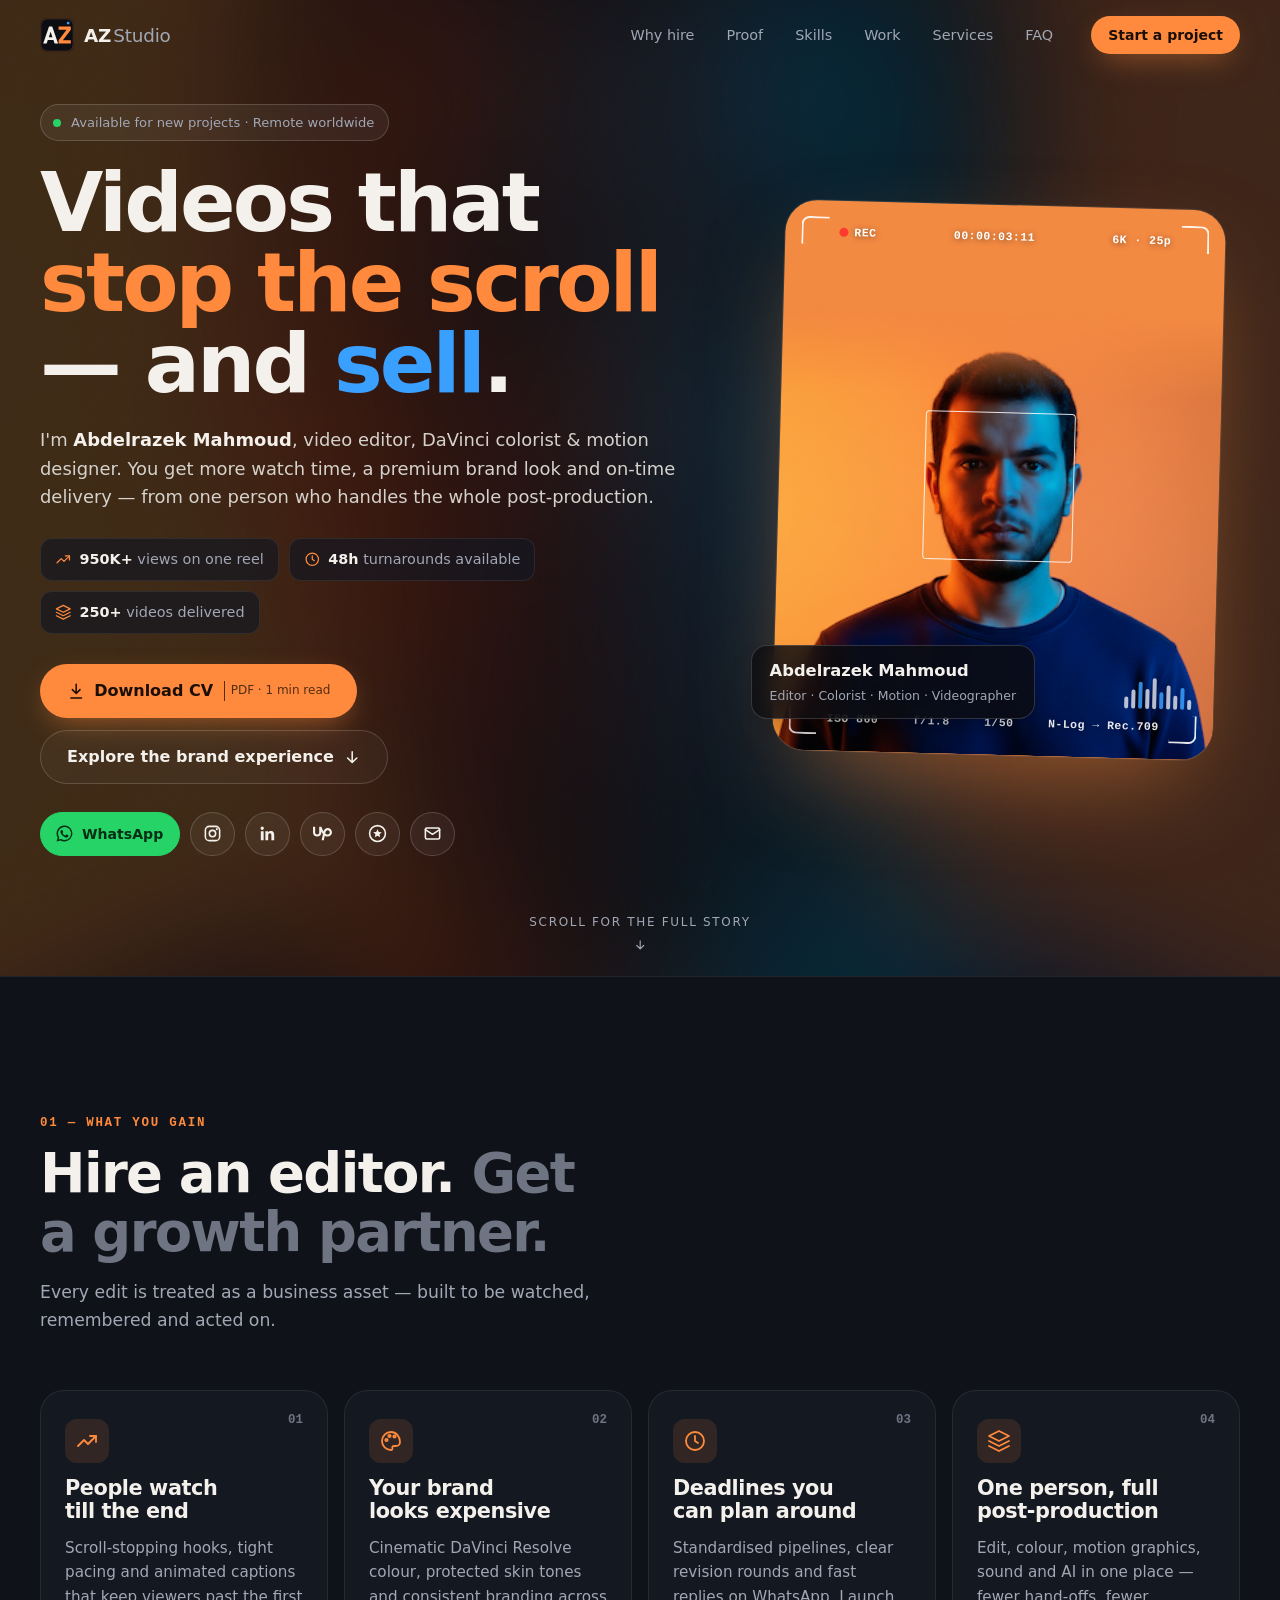
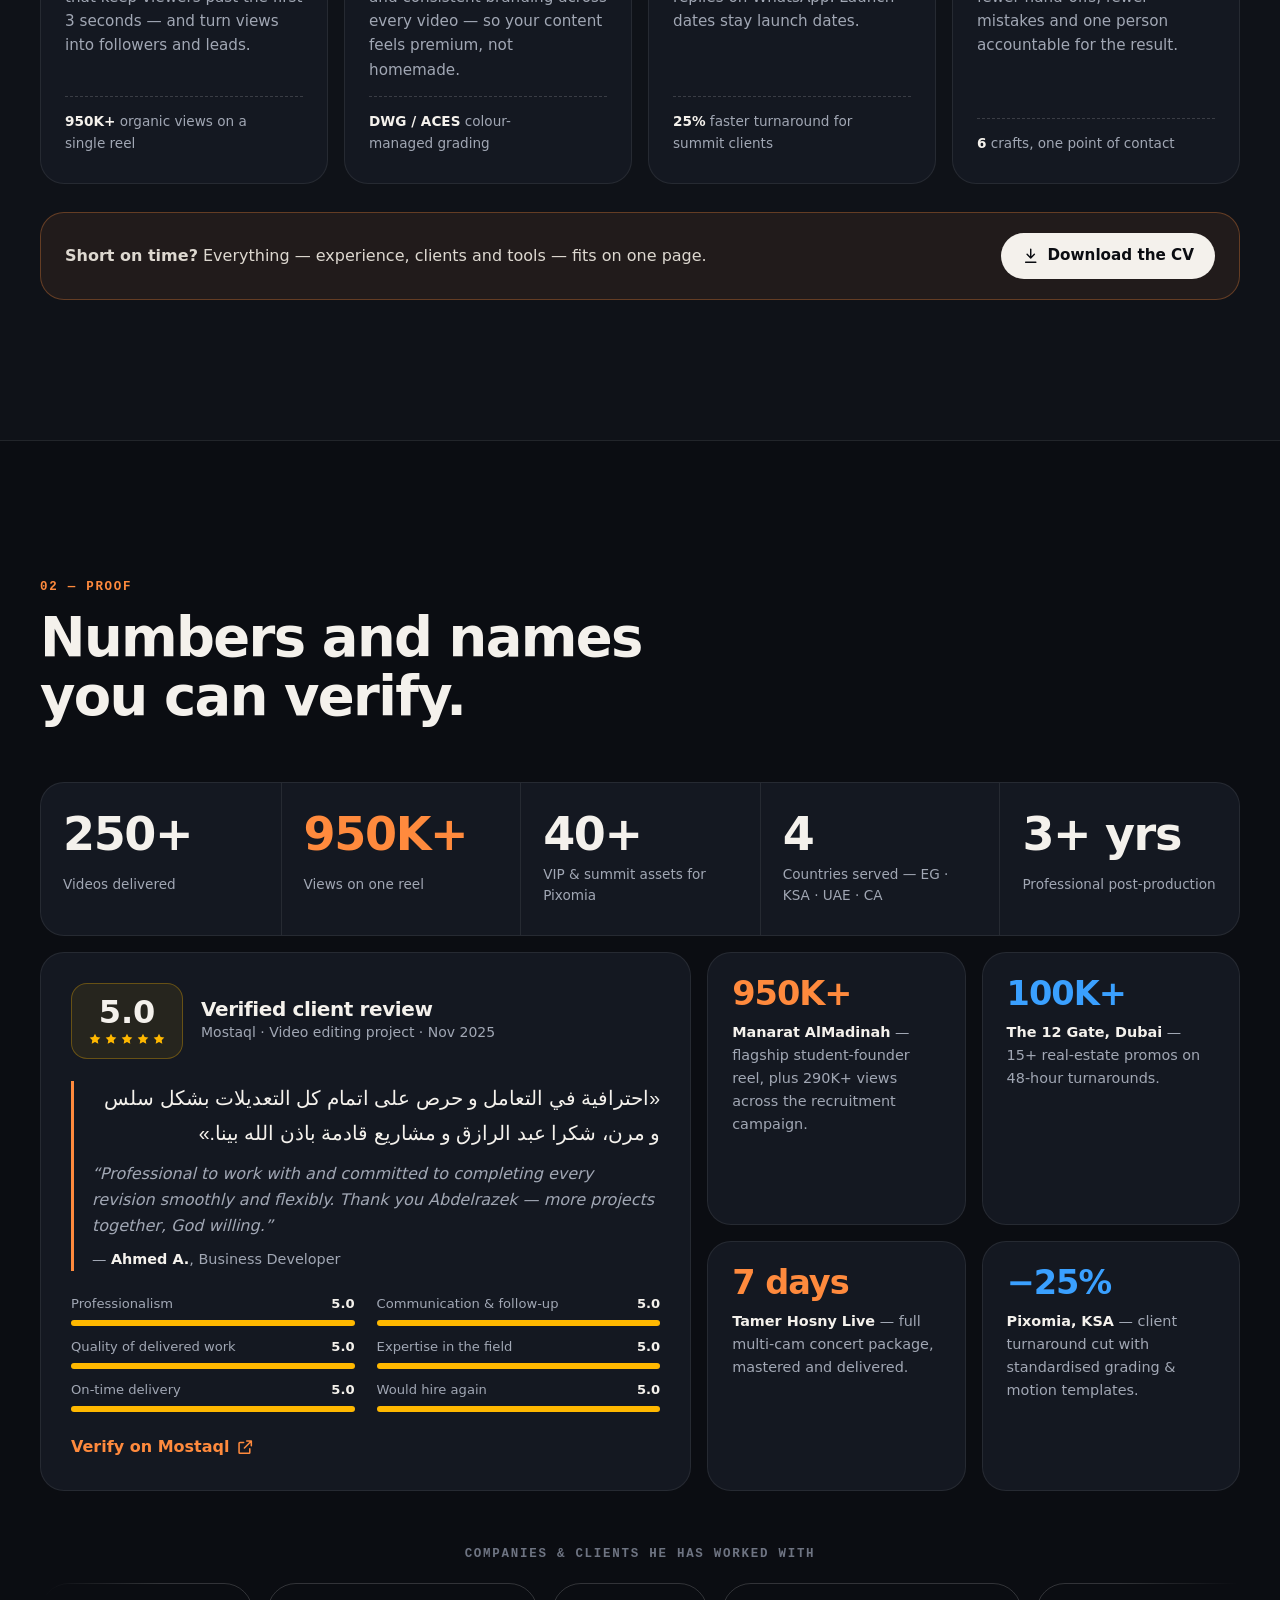
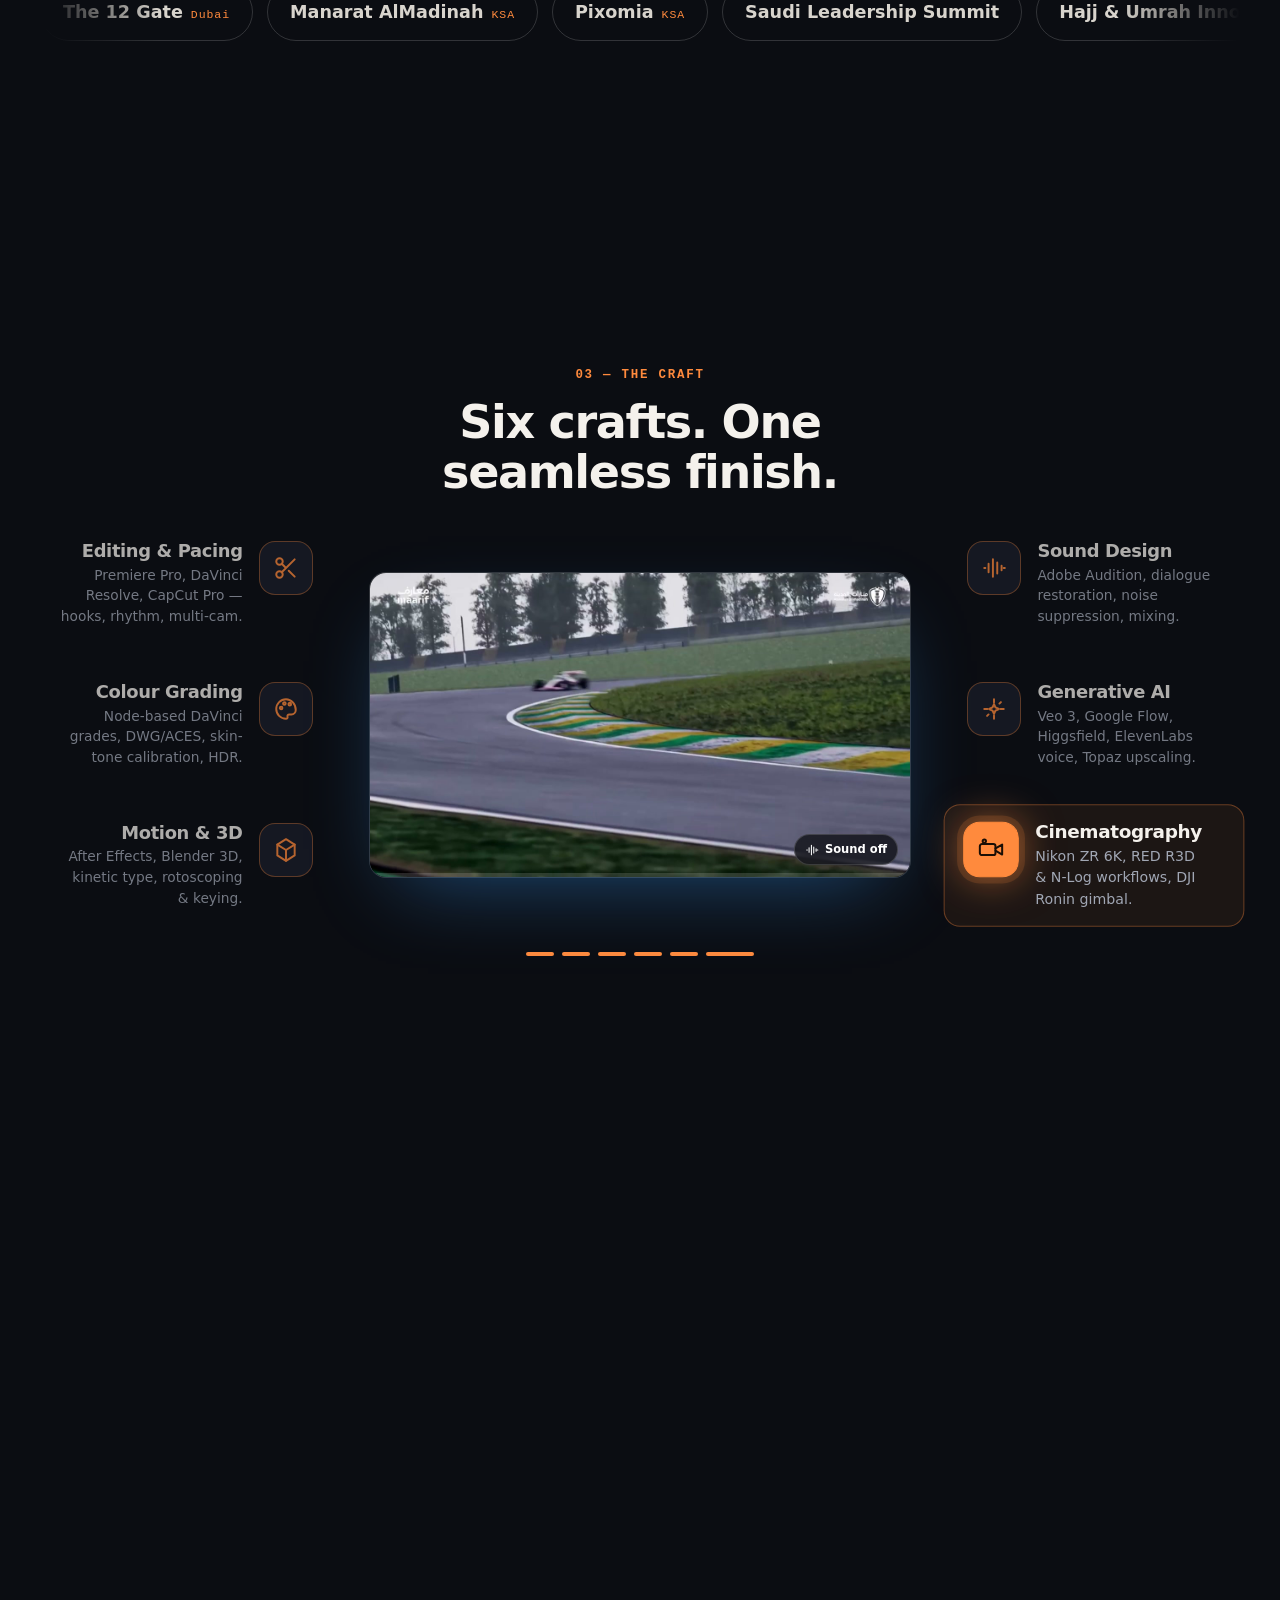
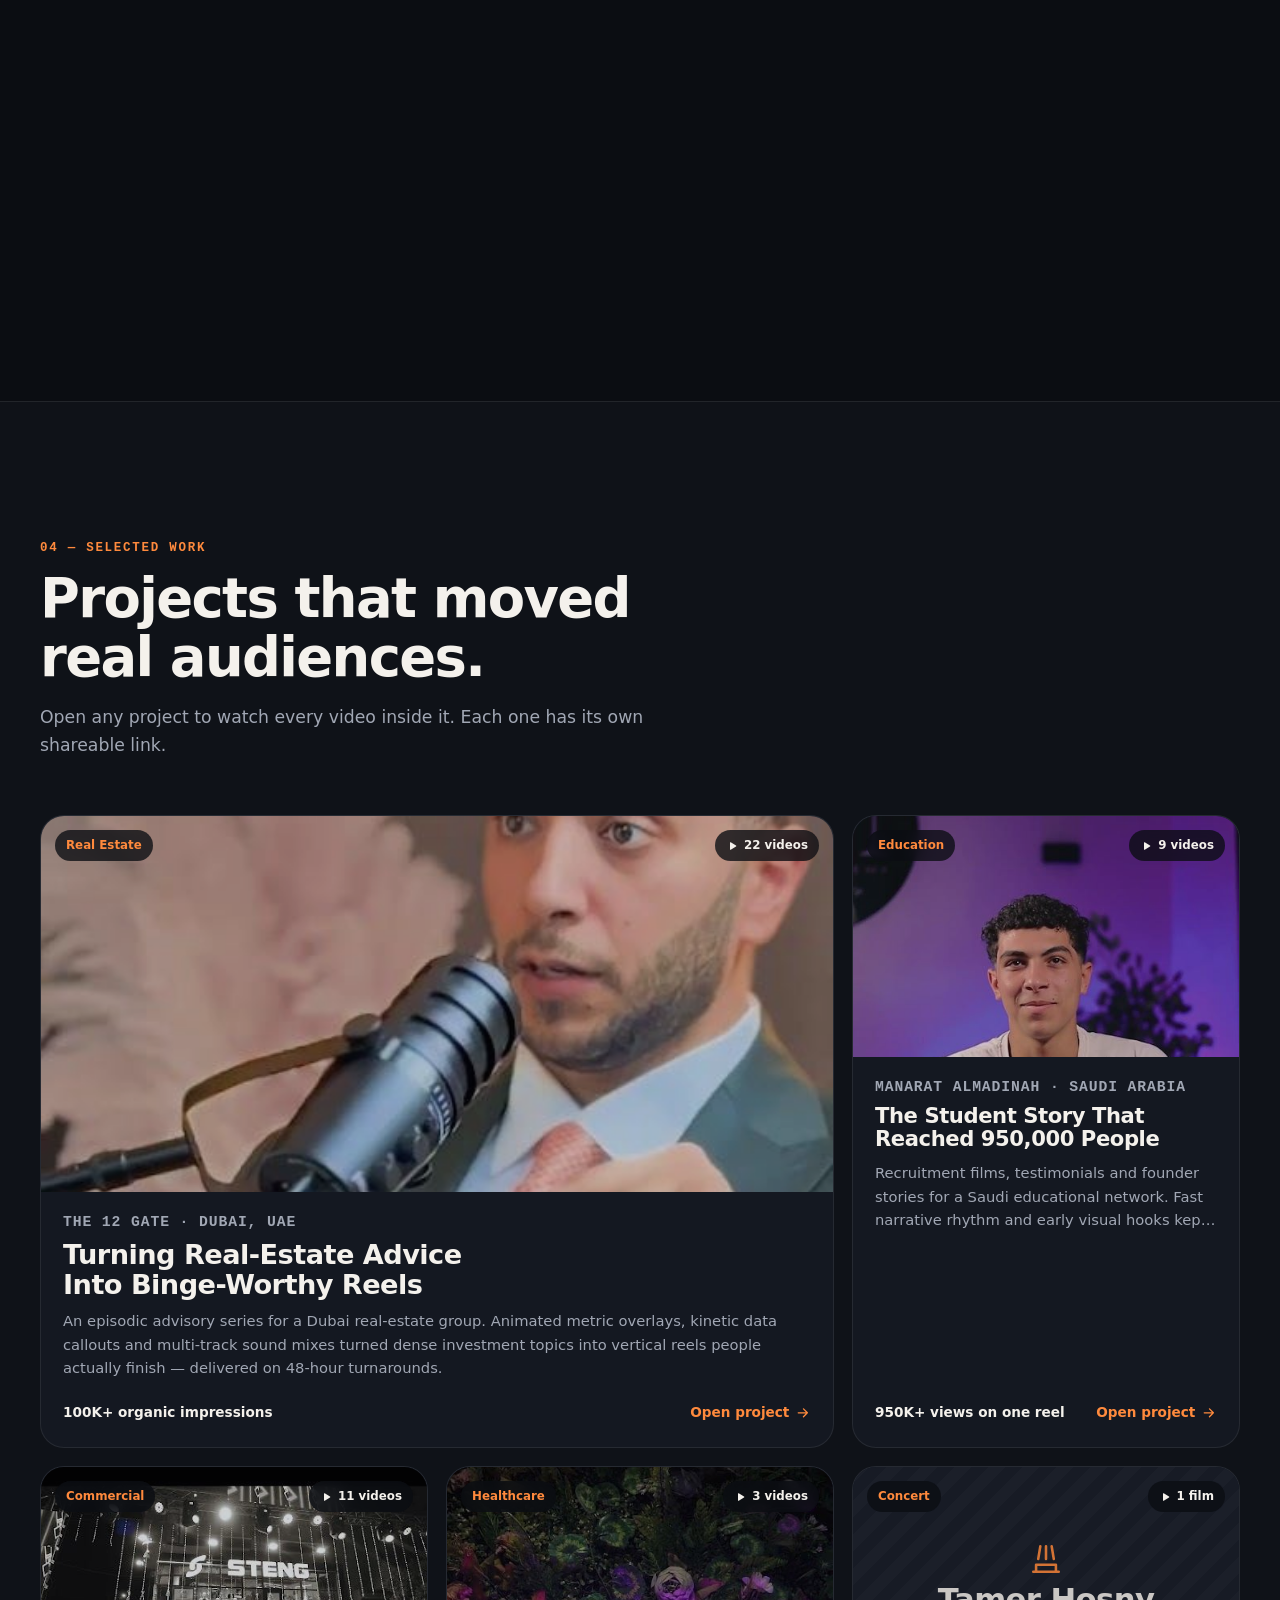
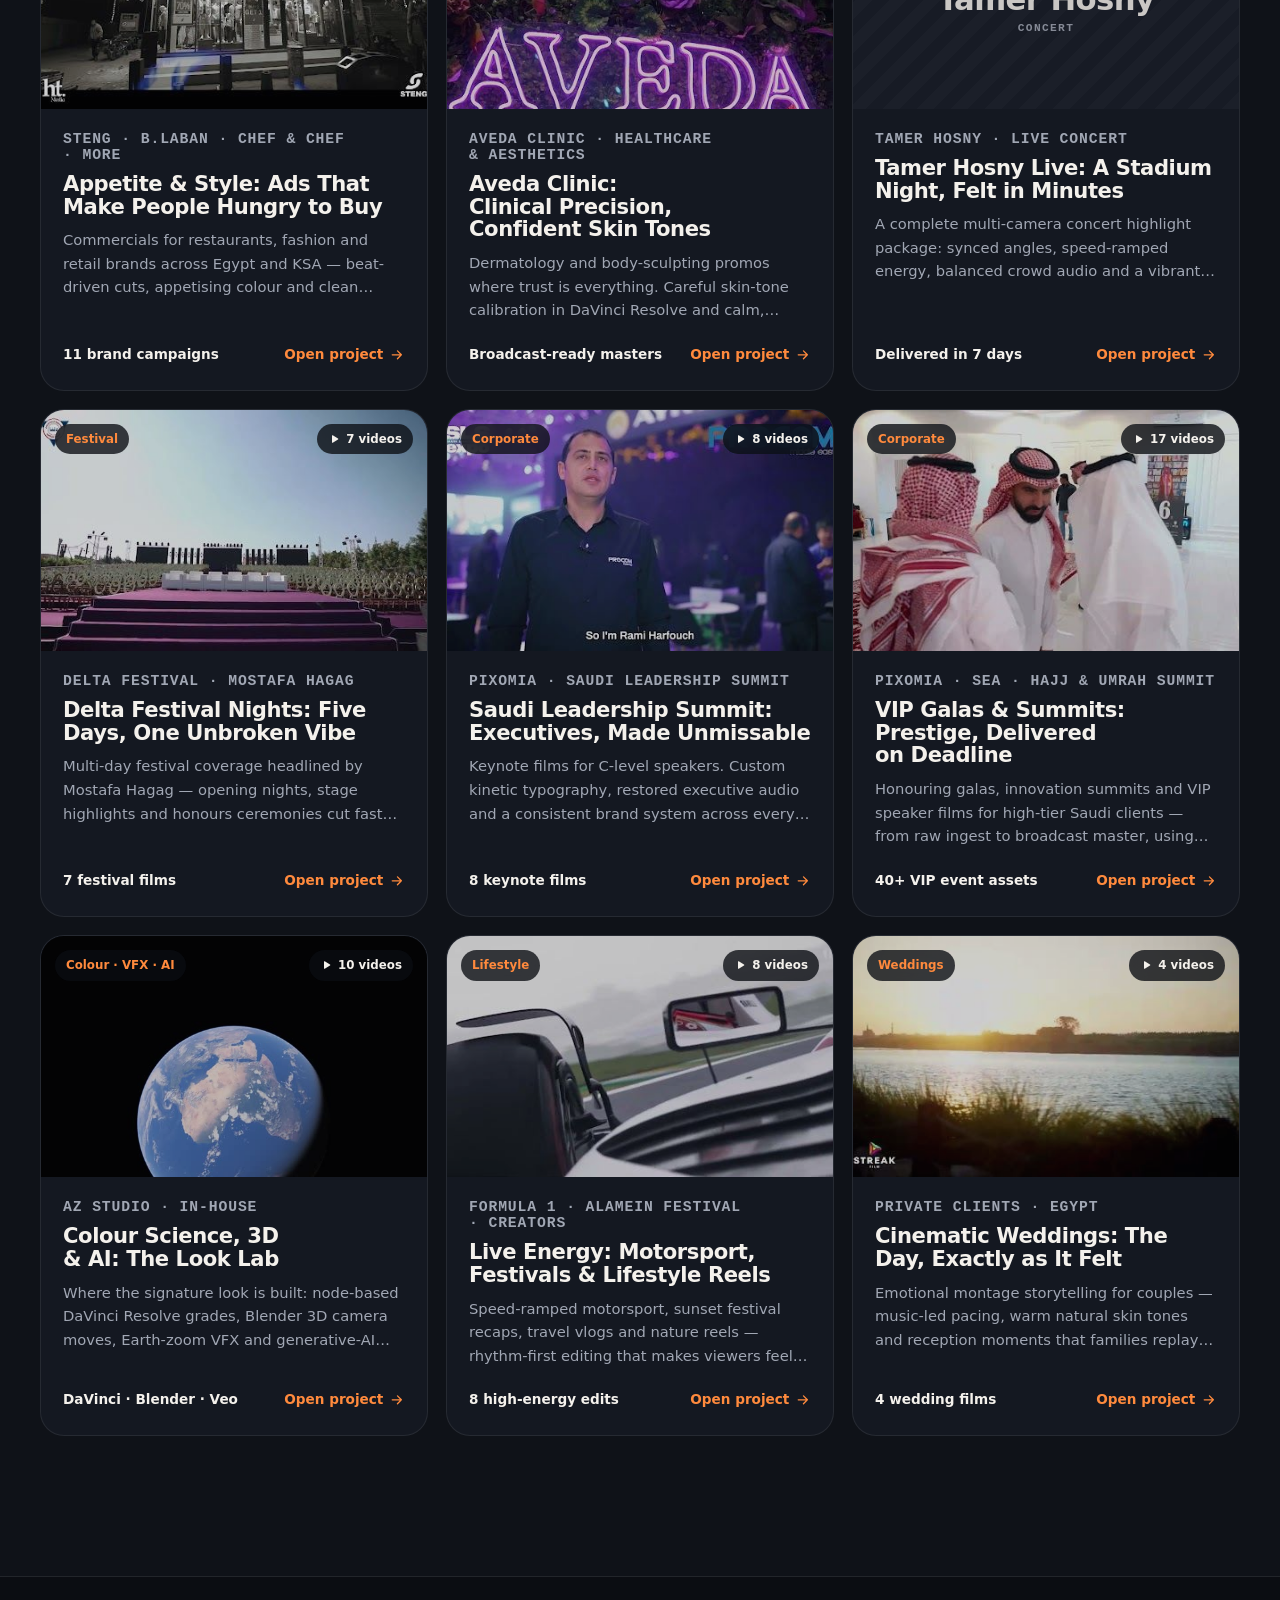
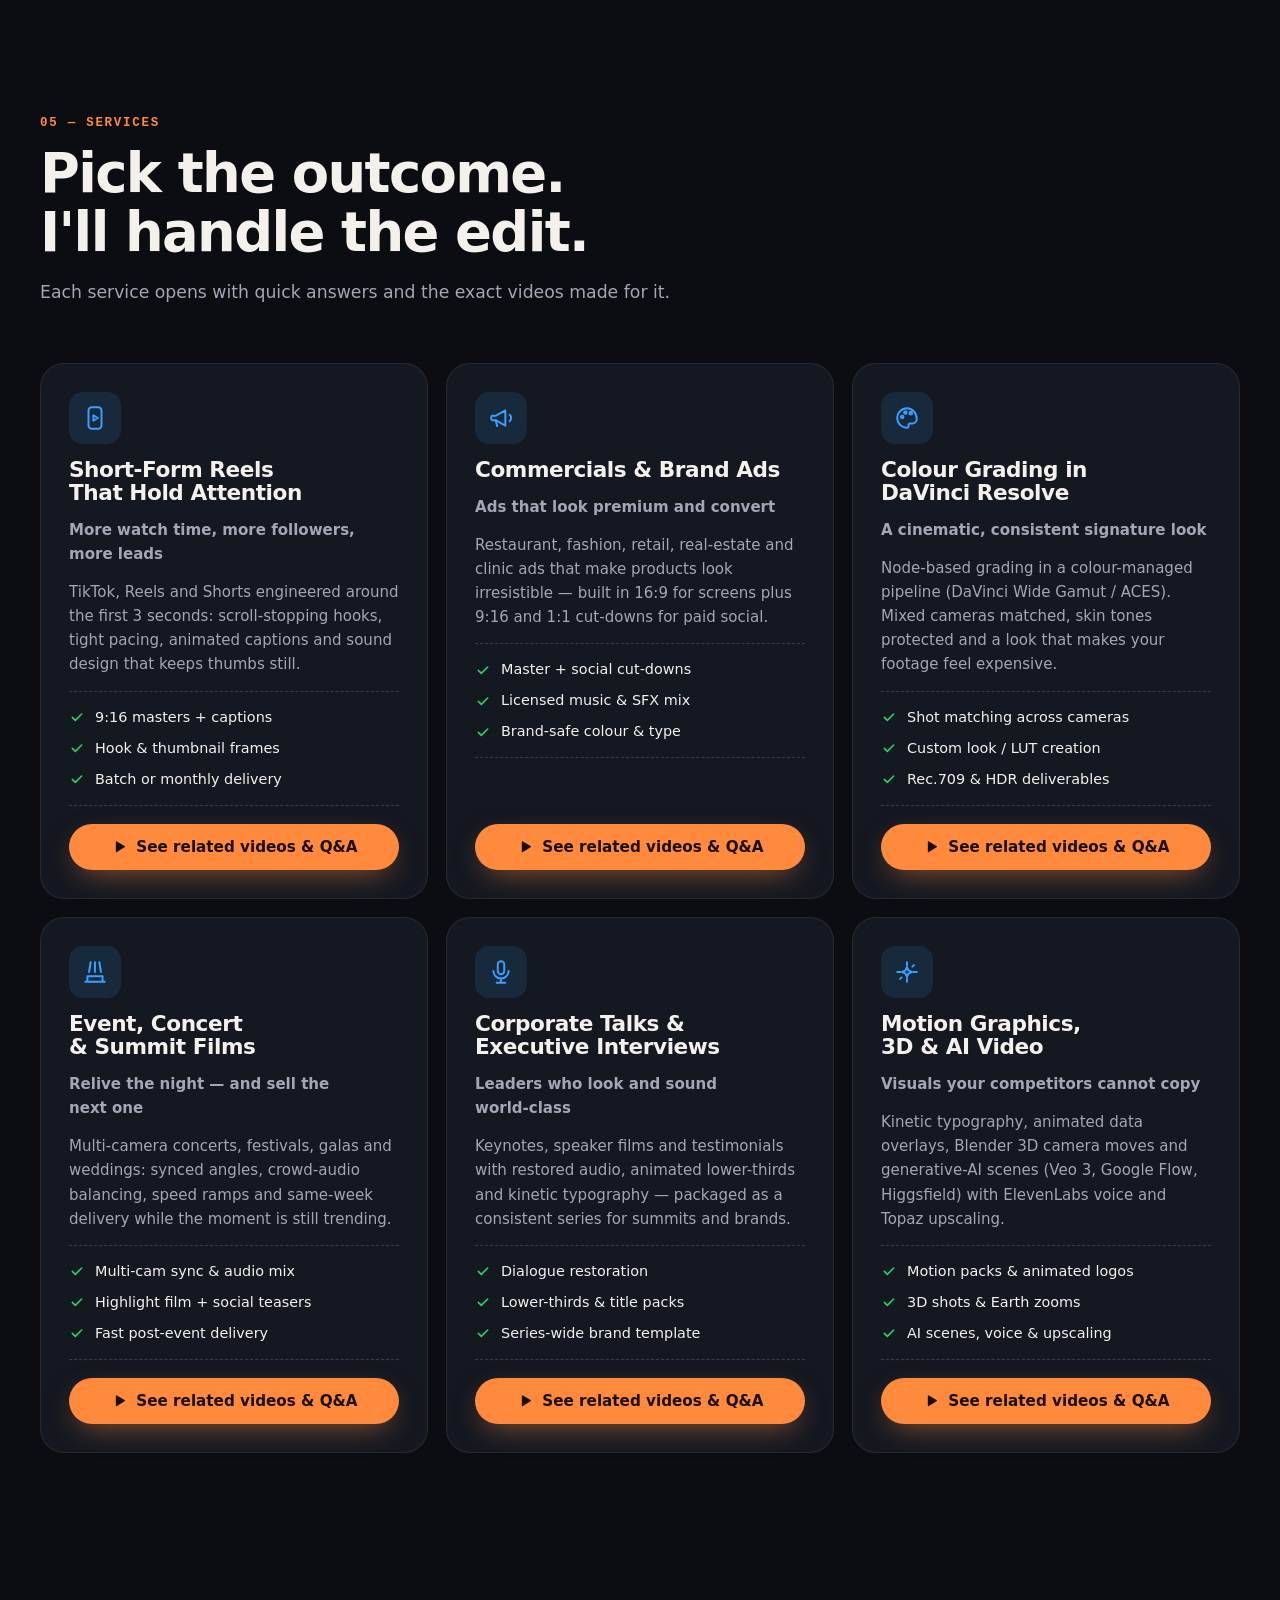
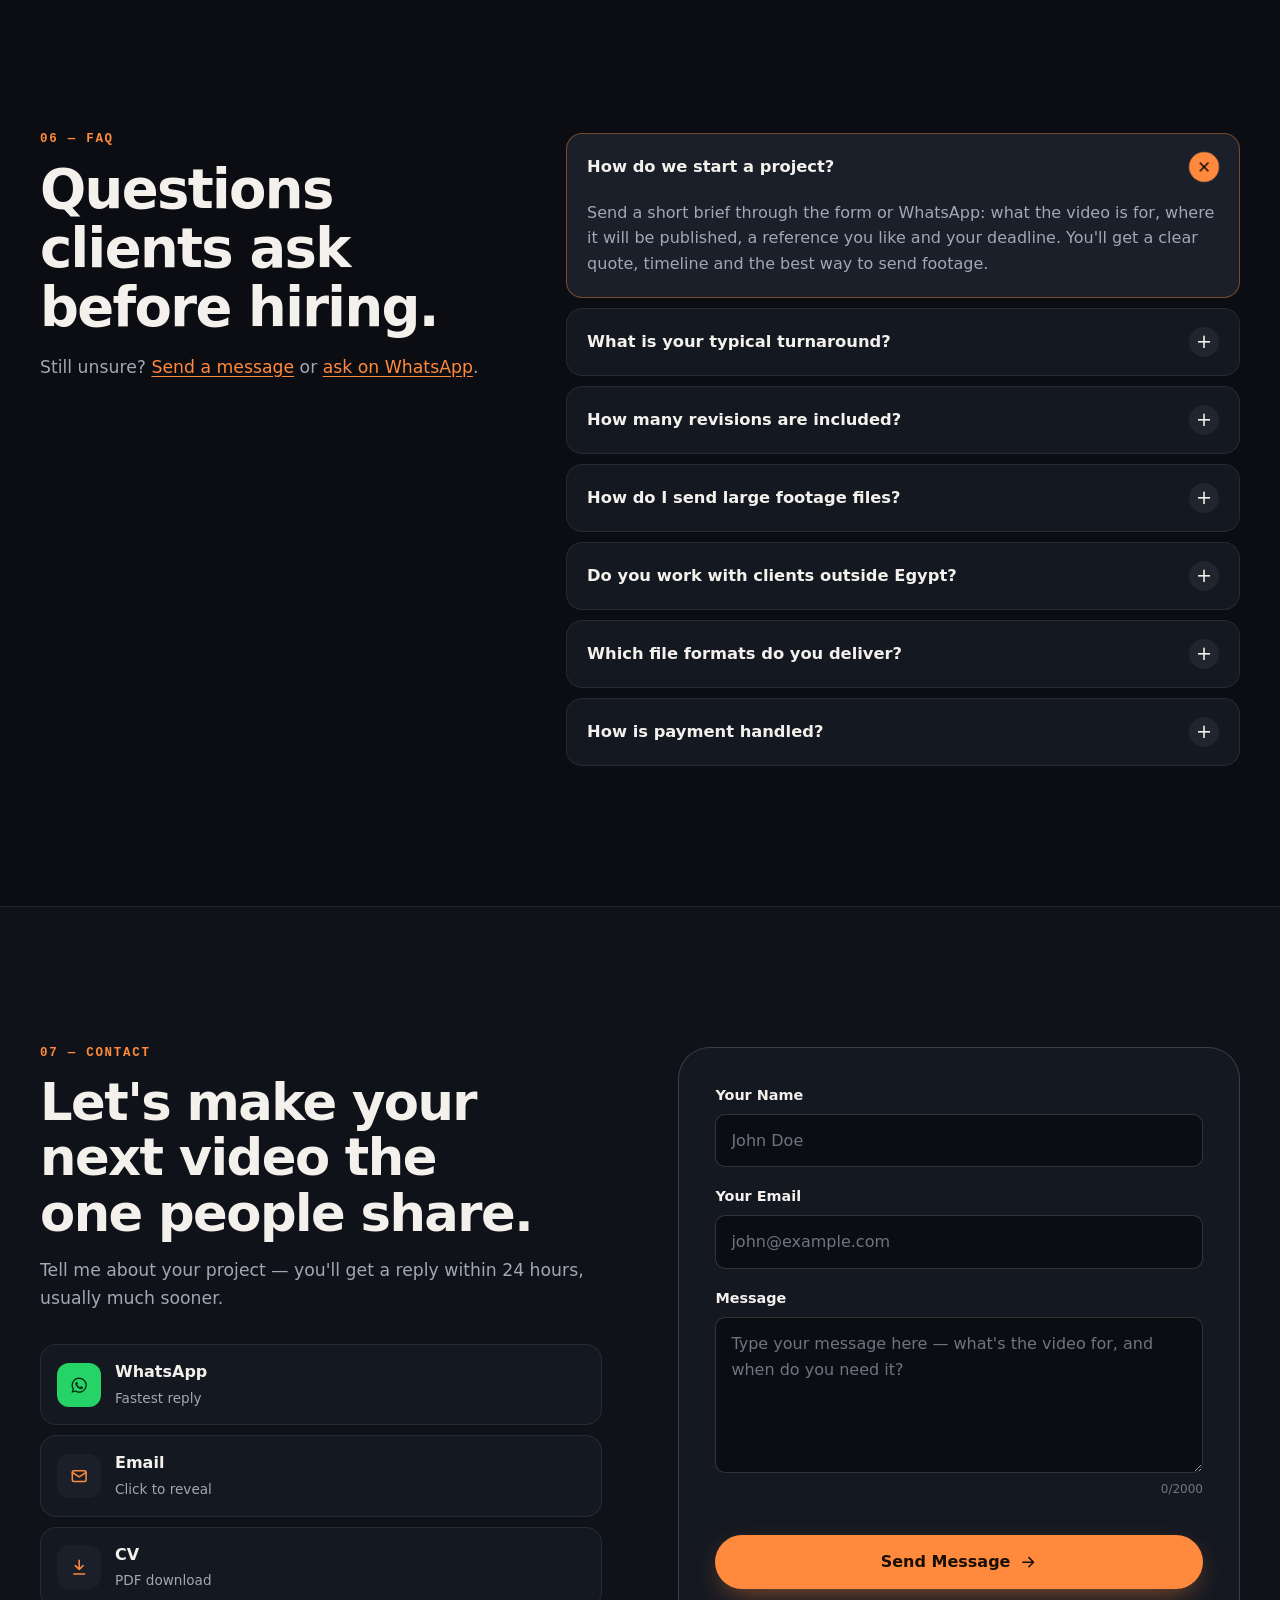
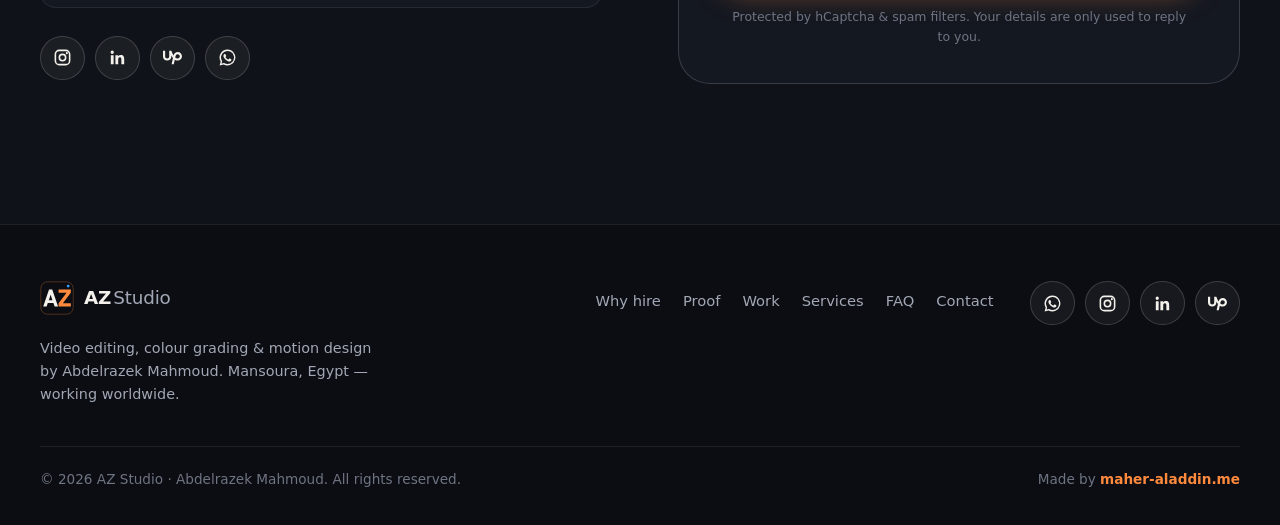
==== commit 4afacc26: "fixing skill, projects, and services sections" ====
--- a/index.html
+++ b/index.html
@@ -81,7 +81,7 @@
     <symbol id="i-whatsapp" viewBox="0 0 24 24"><path fill="currentColor" d="M12 2a10 10 0 0 0-8.6 15.1L2 22l5-1.3A10 10 0 1 0 12 2Zm0 18.2a8.2 8.2 0 0 1-4.2-1.2l-.3-.2-3 .8.8-2.9-.2-.3A8.2 8.2 0 1 1 12 20.2Zm4.5-6.1c-.2-.1-1.5-.7-1.7-.8s-.4-.1-.6.1-.7.8-.8 1-.3.2-.5.1a6.7 6.7 0 0 1-3.3-2.9c-.3-.4.3-.4.7-1.3.1-.2 0-.3 0-.4l-.8-1.8c-.2-.5-.4-.4-.6-.4h-.5a.9.9 0 0 0-.7.3 2.8 2.8 0 0 0-.9 2.1 4.9 4.9 0 0 0 1 2.6 11.2 11.2 0 0 0 4.3 3.8c1.6.7 2.2.7 3 .6a2.6 2.6 0 0 0 1.7-1.2 2.1 2.1 0 0 0 .2-1.2c-.1-.1-.3-.2-.5-.3Z"/></symbol>
     <symbol id="i-instagram" viewBox="0 0 24 24"><g fill="none" stroke="currentColor" stroke-width="2"><rect x="3" y="3" width="18" height="18" rx="5"/><circle cx="12" cy="12" r="4"/></g><circle cx="17.5" cy="6.5" r="1.3" fill="currentColor"/></symbol>
     <symbol id="i-linkedin" viewBox="0 0 24 24"><path fill="currentColor" d="M20.45 20.45h-3.56v-5.57c0-1.33-.02-3.04-1.85-3.04-1.85 0-2.14 1.45-2.14 2.94v5.67H9.35V9h3.41v1.56h.05a3.74 3.74 0 0 1 3.37-1.85c3.6 0 4.27 2.37 4.27 5.46v6.28ZM5.34 7.43a2.06 2.06 0 1 1 0-4.13 2.06 2.06 0 0 1 0 4.13ZM7.12 20.45H3.56V9h3.56v11.45Z"/></symbol>
-    <symbol id="i-upwork" viewBox="0 0 24 24"><path fill="currentColor" d="M18.56 13.16c-1.1 0-2.14-.47-3.07-1.23l.22-1.08.01-.04c.2-1.14.85-3.06 2.84-3.06a2.7 2.7 0 0 1 0 5.4Zm0-8.14c-3.24 0-5.01 2.06-5.6 4.3-1.42-2.15-2.5-4.79-2.9-7.32H6.96v9.06a3.55 3.55 0 0 1-7.1 0V2H0v8.06a6.65 6.65 0 0 0 13.3 0V8.67c.48 1.78 1.48 3.76 2.92 5.1l-1.85 8.73h3.18l1.32-6.22a5.94 5.94 0 1 0-.31-11.26Z"/></symbol>
+    <symbol id="i-upwork" viewBox="0 0 24 24"><path fill="currentColor" d="M18.561 13.158c-1.102 0-2.135-.467-3.074-1.227l.228-1.076.008-.042c.207-1.143.849-3.06 2.839-3.06 1.492 0 2.703 1.212 2.703 2.703-.001 1.489-1.212 2.702-2.704 2.702zm0-8.14c-2.539 0-4.51 1.649-5.31 4.366-1.22-1.834-2.148-4.036-2.687-5.892H7.828v7.112c-.002 1.406-1.141 2.546-2.547 2.548-1.405-.002-2.543-1.143-2.545-2.548V3.492H0v7.112c0 2.914 2.37 5.303 5.281 5.303 2.913 0 5.283-2.389 5.283-5.303v-1.19c.529 1.107 1.182 2.229 1.974 3.221l-1.673 7.873h2.797l1.213-5.71c1.063.679 2.285 1.109 3.686 1.109 3 0 5.439-2.452 5.439-5.45 0-3-2.439-5.439-5.439-5.439z"/></symbol>
     <symbol id="i-mostaql" viewBox="0 0 24 24"><circle cx="12" cy="12" r="10" fill="none" stroke="currentColor" stroke-width="2"/><path fill="currentColor" d="M12 6.5 13.6 10l3.9.4-2.9 2.6.8 3.8L12 14.9l-3.4 1.9.8-3.8-2.9-2.6 3.9-.4Z"/></symbol>
     <symbol id="i-mail" viewBox="0 0 24 24"><g fill="none" stroke="currentColor" stroke-width="2" stroke-linecap="round" stroke-linejoin="round"><rect x="3" y="5" width="18" height="14" rx="2"/><path d="m3 7 9 6 9-6"/></g></symbol>
     <symbol id="i-download" viewBox="0 0 24 24"><g fill="none" stroke="currentColor" stroke-width="2" stroke-linecap="round" stroke-linejoin="round"><path d="M12 3v12M7 10l5 5 5-5M5 21h14"/></g></symbol>
@@ -150,6 +150,33 @@
             Videos that <span class="hl-orange">stop the scroll</span> — and <span class="hl-blue">sell</span>.
           </h1>
 
+          <!-- Cinematic viewfinder scene (mobile view: placed between title and description) -->
+          <div class="hero-scene hero-scene-mobile" aria-hidden="true">
+            <div class="viewfinder">
+              <div class="vf-photo">
+                <img src="assets/images/PORTIFOLIO.png" alt="" width="480" height="480" fetchpriority="high">
+                <span class="vf-focus"></span>
+              </div>
+              <span class="vf-corner tl"></span><span class="vf-corner tr"></span>
+              <span class="vf-corner bl"></span><span class="vf-corner br"></span>
+              <div class="vf-top">
+                <span class="vf-rec"><i></i> REC</span>
+                <span class="vf-tc">00:00:00:00</span>
+                <span>6K · 25p</span>
+              </div>
+              <div class="vf-bottom">
+                <span>ISO 800</span><span>f/1.8</span><span>1/50</span><span>N-Log → Rec.709</span>
+              </div>
+              <div class="vf-scopes">
+                <i style="--h:.35"></i><i style="--h:.55"></i><i style="--h:.8"></i><i style="--h:.6"></i><i style="--h:.9"></i><i style="--h:.5"></i><i style="--h:.7"></i><i style="--h:.4"></i><i style="--h:.65"></i><i style="--h:.3"></i>
+              </div>
+            </div>
+            <div class="scene-tag">
+              <strong>Abdelrazek Mahmoud</strong>
+              <span>Editor · Colorist · Motion · Videographer</span>
+            </div>
+          </div>
+
           <p class="hero-lead">
             I'm <strong>Abdelrazek Mahmoud</strong>, video editor, DaVinci colorist &amp; motion designer.
             You get more watch time, a premium brand look and on-time delivery — from one person who handles the whole post-production.
@@ -180,11 +207,11 @@
           </div>
         </div>
 
-        <!-- Cinematic viewfinder scene -->
-        <div class="hero-scene" aria-hidden="true">
+        <!-- Cinematic viewfinder scene (desktop view: right column) -->
+        <div class="hero-scene hero-scene-desktop" aria-hidden="true">
           <div class="viewfinder">
             <div class="vf-photo">
-              <img src="assets/images/abdelrazek_portrait_480.jpg" alt="" width="480" height="480" fetchpriority="high">
+              <img src="assets/images/PORTIFOLIO.png" alt="" width="480" height="480" fetchpriority="high">
               <span class="vf-focus"></span>
             </div>
             <span class="vf-corner tl"></span><span class="vf-corner tr"></span>
@@ -377,16 +404,18 @@
             </ul>
 
             <div class="skills-video">
-              <div class="video-frame">
-                <video id="skillsVideo" src="assets/preview.mp4" poster="assets/images/preview_poster.jpg" muted playsinline loop preload="metadata" aria-label="AI cinema showcase reel by Abdelrazek Mahmoud"></video>
-                <span class="video-badge"><i></i> Now playing · AI Cinema Showcase</span>
+              <div class="video-frame" id="skillsVideoFrame" data-ar="16/9">
+                <video id="skillsVideo"
+                  src="assets/videos/skills/craft_0_editing.mp4"
+                  poster="assets/videos/skills/craft_0_editing.jpg"
+                  muted
+                  playsinline
+                  loop
+                  preload="metadata"
+                  aria-label="Editing &amp; Pacing showcase by Abdelrazek Mahmoud">
+                </video>
+                <button type="button" class="video-sound" id="videoSoundBtn" aria-label="Unmute audio"><svg aria-hidden="true"><use href="#i-wave"/></svg><span>Sound off</span></button>
                 <div class="video-progress" aria-hidden="true"><i id="skillsProgress"></i></div>
-
-                <div class="video-choice" id="videoChoice" hidden>
-                  <p>Enjoying the reel?</p>
-                  <button type="button" class="btn btn-accent" id="watchFullBtn"><svg><use href="#i-play"/></svg> Continue with sound</button>
-                  <button type="button" class="btn btn-ghost" id="keepScrollBtn">Keep scrolling <svg><use href="#i-arrow-down"/></svg></button>
-                </div>
               </div>
               <p class="skill-caption" id="skillCaption" aria-live="polite"></p>
             </div>
@@ -600,10 +629,29 @@
     </div>
   </dialog>
 
-  <!-- Full reel player (from the skills section) -->
-  <dialog class="reel-dialog" id="reelDialog" aria-label="AI Cinema Showcase" closedby="any">
-    <button type="button" class="icon-btn close" id="reelClose" aria-label="Close"><svg><use href="#i-close"/></svg></button>
-    <video id="reelVideo" src="assets/preview.mp4" poster="assets/images/preview_poster.jpg" controls playsinline preload="none"></video>
+  <!-- Theater player dialog: bigger display in the video's aspect ratio -->
+  <dialog class="theater-dialog" id="theaterDialog" aria-labelledby="theaterTitle" closedby="any">
+    <div class="theater-shell">
+      <div class="theater-head">
+        <div class="theater-info">
+          <h3 id="theaterTitle"></h3>
+          <p id="theaterSub" class="muted small"></p>
+        </div>
+        <div class="theater-actions">
+          <a class="icon-btn" id="theaterExt" href="#" target="_blank" rel="noopener" aria-label="Open in new tab"><svg><use href="#i-external"/></svg></a>
+          <button type="button" class="icon-btn close" id="theaterClose" aria-label="Close video"><svg><use href="#i-close"/></svg></button>
+        </div>
+      </div>
+      <div class="theater-media-frame" id="theaterMediaFrame" data-o="h">
+        <div id="theaterMediaHolder"></div>
+      </div>
+      <div class="theater-foot-bar">
+        <a class="theater-direct-link" id="theaterDirectLink" href="#" target="_blank" rel="noopener">
+          <svg><use href="#i-external"/></svg>
+          <span>Open directly in Google Drive</span>
+        </a>
+      </div>
+    </div>
   </dialog>
 
   <!-- Web3Forms hCaptcha helper -->
--- a/styles.css
+++ b/styles.css
@@ -119,8 +119,18 @@
   position: fixed; inset: 0 0 auto; z-index: 100;
   height: var(--header-h);
   display: flex; align-items: center;
-  transition: background-color .3s, border-color .3s, backdrop-filter .3s;
+  transition: background-color .3s, border-color .3s, backdrop-filter .3s, transform .6s var(--ease), opacity .6s var(--ease);
   border-bottom: 1px solid transparent;
+}
+body.hero-intro .site-header {
+  transform: translateY(-20px);
+  opacity: 0;
+  pointer-events: none;
+}
+body.hero-ready .site-header {
+  transform: none;
+  opacity: 1;
+  pointer-events: auto;
 }
 .site-header.is-scrolled {
   background: rgba(11, 13, 18, .78);
@@ -150,7 +160,7 @@
   position: relative;
   min-height: 100svh;
   display: grid; align-items: center;
-  padding: calc(var(--header-h) + 32px) 0 96px;
+  padding: calc(var(--header-h) + 32px) 0 120px;
   overflow: hidden;
   isolation: isolate;
 }
@@ -211,7 +221,93 @@
 .social-wa { background: var(--green); border-color: var(--green); color: #052e14; padding: 0 16px 0 14px; }
 .social-wa:hover { background: #3be27a; color: #052e14; }
 
+/* ---------- Hero Intro Animation Scene ---------- */
+body.hero-intro #heroTitle {
+  position: relative;
+  z-index: 10;
+  transform-origin: center center;
+  text-shadow: 0 20px 60px rgba(0, 0, 0, .9), 0 0 50px rgba(255, 138, 61, .25);
+  will-change: transform, opacity, filter;
+}
+
+body.hero-intro .hero::before {
+  content: "";
+  position: absolute;
+  inset: 0;
+  background: radial-gradient(circle at 50% 50%, rgba(255, 138, 61, .2) 0%, rgba(58, 160, 255, .08) 35%, transparent 70%);
+  z-index: 2;
+  pointer-events: none;
+  opacity: 1;
+  transition: opacity .8s var(--ease);
+}
+body.hero-ready .hero::before {
+  opacity: 0;
+}
+
+body.hero-intro .eyebrow,
+body.hero-intro .hero-lead,
+body.hero-intro .hero-gains,
+body.hero-intro .hero-ctas,
+body.hero-intro .hero-copy .social-row,
+body.hero-intro .hero-scene,
+body.hero-intro .scroll-cue {
+  opacity: 0;
+  pointer-events: none;
+}
+
+body.hero-intro .eyebrow { transform: translateY(-12px); }
+body.hero-intro .hero-lead { transform: translateY(16px); }
+body.hero-intro .hero-gains li { transform: translateY(14px) scale(.95); opacity: 0; }
+body.hero-intro .hero-ctas { transform: translateY(18px); }
+body.hero-intro .hero-copy .social-row { transform: translateY(14px); }
+body.hero-intro .hero-scene { transform: scale(.92) translateY(24px); }
+body.hero-intro .scroll-cue { transform: translateY(10px); }
+
+body.hero-ready .eyebrow,
+body.hero-ready .hero-lead,
+body.hero-ready .hero-gains,
+body.hero-ready .hero-ctas,
+body.hero-ready .hero-copy .social-row,
+body.hero-ready .hero-scene,
+body.hero-ready .scroll-cue {
+  opacity: 1;
+  transform: none;
+  pointer-events: auto;
+}
+
+body.hero-ready .eyebrow {
+  transition: transform .6s var(--ease) .05s, opacity .6s var(--ease) .05s;
+}
+body.hero-ready .hero-lead {
+  transition: transform .6s var(--ease) .12s, opacity .6s var(--ease) .12s;
+}
+body.hero-ready .hero-gains {
+  opacity: 1;
+}
+body.hero-ready .hero-gains li {
+  opacity: 1;
+  transform: none;
+  transition: transform .5s var(--ease), opacity .5s var(--ease);
+}
+body.hero-ready .hero-gains li:nth-child(1) { transition-delay: .18s; }
+body.hero-ready .hero-gains li:nth-child(2) { transition-delay: .26s; }
+body.hero-ready .hero-gains li:nth-child(3) { transition-delay: .34s; }
+
+body.hero-ready .hero-ctas {
+  transition: transform .6s var(--ease) .40s, opacity .6s var(--ease) .40s;
+}
+body.hero-ready .hero-copy .social-row {
+  transition: transform .6s var(--ease) .48s, opacity .6s var(--ease) .48s;
+}
+body.hero-ready .hero-scene {
+  transition: transform .85s var(--ease) .20s, opacity .85s var(--ease) .20s;
+}
+body.hero-ready .scroll-cue {
+  transition: transform .7s var(--ease) .56s, opacity .7s var(--ease) .56s;
+}
+
 /* Viewfinder scene */
+.hero-scene-mobile { display: none !important; }
 .hero-scene { position: relative; justify-self: center; width: min(440px, 100%); }
 .viewfinder {
   position: relative; aspect-ratio: 4 / 5;
@@ -402,36 +498,48 @@
 .skill.is-active { opacity: 1; filter: none; background: rgba(255, 138, 61, .07); border-color: rgba(255, 138, 61, .35); transform: scale(1.03); }
 .skill.is-active .skill-ico { background: var(--orange); color: var(--orange-ink); border-color: var(--orange); box-shadow: 0 0 0 6px rgba(255, 138, 61, .15), 0 0 40px rgba(255, 138, 61, .6); }
 
-.skills-video { display: grid; justify-items: center; gap: 12px; }
+.skills-video { display: grid; justify-items: center; gap: 12px; width: 100%; }
 .video-frame {
   position: relative;
-  height: min(58svh, 480px); aspect-ratio: 4 / 5;
-  border-radius: var(--r-lg); overflow: hidden;
+  border-radius: var(--r-md); overflow: hidden;
   background: #000;
   box-shadow: 0 30px 80px -30px rgba(58, 160, 255, .45), 0 0 0 1px var(--line-strong);
-}
-.video-frame video { width: 100%; height: 100%; object-fit: cover; }
-.video-badge {
-  position: absolute; top: 12px; left: 12px;
-  display: inline-flex; align-items: center; gap: 7px;
-  padding: 6px 11px; border-radius: 999px;
-  background: rgba(11, 13, 18, .72); -webkit-backdrop-filter: blur(8px); backdrop-filter: blur(8px);
-  font-size: .72rem; font-weight: 600;
-}
-.video-badge i { width: 7px; height: 7px; border-radius: 50%; background: #FF3B30; animation: blink 1.2s steps(2, start) infinite; }
-.video-progress { position: absolute; left: 0; right: 0; bottom: 0; height: 4px; background: rgba(255, 255, 255, .15); }
+  transition: width .35s var(--ease), height .35s var(--ease), aspect-ratio .35s var(--ease);
+}
+.video-frame[data-ar="16/9"] {
+  width: min(540px, 88vw);
+  height: auto;
+  aspect-ratio: 16 / 9;
+  max-height: min(58svh, 480px);
+}
+.video-frame[data-ar="9/16"] {
+  height: min(62svh, 540px);
+  width: auto;
+  aspect-ratio: 9 / 16;
+  max-width: min(520px, 88vw);
+}
+.video-frame[data-ar="4/5"] {
+  height: min(58svh, 480px);
+  width: auto;
+  aspect-ratio: 4 / 5;
+  max-width: min(520px, 88vw);
+}
+.video-frame video { width: 100%; height: 100%; object-fit: cover; display: block; }
+.video-badge { display: none !important; }
+.video-sound {
+  position: absolute; bottom: 12px; right: 12px; z-index: 2;
+  display: inline-flex; align-items: center; gap: 6px;
+  padding: 5px 10px; border-radius: 999px;
+  background: rgba(11, 13, 18, .75); -webkit-backdrop-filter: blur(8px); backdrop-filter: blur(8px);
+  border: 1px solid var(--line-strong); color: #fff;
+  font-family: inherit; font-size: .72rem; font-weight: 600; cursor: pointer;
+  transition: background .2s, border-color .2s, color .2s;
+}
+.video-sound:hover { background: rgba(11, 13, 18, .92); border-color: var(--orange); }
+.video-sound svg { width: 14px; height: 14px; }
+.video-sound.is-unmuted { border-color: var(--orange); color: var(--orange); }
+.video-progress { position: absolute; left: 0; right: 0; bottom: 0; height: 4px; background: rgba(255, 255, 255, .15); z-index: 2; }
 .video-progress i { display: block; height: 100%; width: 100%; background: var(--orange); transform-origin: left; transform: scaleX(0); }
-.video-choice {
-  position: absolute; inset: 0;
-  display: flex; flex-direction: column; align-items: center; justify-content: center; gap: 12px;
-  padding: 24px; text-align: center;
-  background: rgba(11, 13, 18, .72);
-  -webkit-backdrop-filter: blur(6px); backdrop-filter: blur(6px);
-  animation: fadeIn .4s var(--ease);
-}
-.video-choice[hidden] { display: none; }
-.video-choice p { font-family: var(--font-display); font-size: 1.4rem; font-weight: 700; margin-bottom: 4px; }
-.video-choice .btn { width: 100%; max-width: 250px; }
 @keyframes fadeIn { from { opacity: 0; } }
 .skill-caption { display: none; min-height: 3em; max-width: 34ch; text-align: center; font-size: .9rem; color: var(--muted); }
 .skill-caption b { color: var(--text); display: block; font-family: var(--font-display); font-size: 1.05rem; }
@@ -454,12 +562,13 @@
 .project-card:first-child { grid-column: span 2; }
 .project-cover { position: relative; aspect-ratio: 16 / 10; overflow: hidden; background: var(--surface-2); }
 .project-card:first-child .project-cover { aspect-ratio: 16 / 7.6; }
-.project-cover img { width: 100%; height: 100%; object-fit: cover; object-position: center 30%; transition: transform 1s var(--ease), filter .6s; filter: saturate(.92); }
+.project-cover img { position: absolute; inset: 0; width: 100%; height: 100%; object-fit: cover; object-position: center 30%; transition: transform 1s var(--ease), filter .6s; filter: saturate(.92); z-index: 1; }
 .project-card:hover .project-cover img { transform: scale(1.06); filter: saturate(1.1); }
-.project-cover::after { content: ""; position: absolute; inset: 0; background: rgba(11, 13, 18, .18); transition: background-color .4s; }
+.project-cover::after { content: ""; position: absolute; inset: 0; background: rgba(11, 13, 18, .18); transition: background-color .4s; z-index: 1; pointer-events: none; }
 .project-card:hover .project-cover::after { background: rgba(11, 13, 18, 0); }
+.project-cover .poster-fallback { z-index: 0; }
 .project-tag, .project-count {
-  position: absolute; top: 14px; z-index: 1;
+  position: absolute; top: 14px; z-index: 2;
   padding: 6px 11px; border-radius: 999px;
   background: rgba(11, 13, 18, .78); -webkit-backdrop-filter: blur(8px); backdrop-filter: blur(8px);
   font-size: .74rem; font-weight: 600;
@@ -468,7 +577,7 @@
 .project-count { right: 14px; display: inline-flex; align-items: center; gap: 6px; }
 .project-count svg { width: 12px; height: 12px; }
 .project-play {
-  position: absolute; left: 50%; top: 50%; z-index: 1; translate: -50% -50%;
+  position: absolute; left: 50%; top: 50%; z-index: 2; translate: -50% -50%;
   display: grid; place-items: center; width: 62px; height: 62px; border-radius: 50%;
   background: var(--orange); color: var(--orange-ink);
   opacity: 0; scale: .7; transition: opacity .4s, scale .5s var(--ease);
@@ -651,24 +760,87 @@
 .group-head h3 { margin: 0; }
 .group-head small { color: var(--dim); font-weight: 500; font-family: var(--font-body); font-size: .85rem; margin-left: 8px; }
 
-.video-grid { display: grid; grid-template-columns: repeat(auto-fill, minmax(210px, 1fr)); gap: 16px; align-items: start; }
-.vcard { position: relative; border-radius: var(--r-md); overflow: hidden; background: var(--surface); border: 1px solid var(--line); transition: border-color .3s, transform .4s var(--ease); }
+.video-grid { display: grid; grid-template-columns: repeat(auto-fill, minmax(220px, 1fr)); gap: 18px; align-items: start; }
+.vcard { position: relative; border-radius: var(--r-md); overflow: hidden; background: var(--surface); border: 1px solid var(--line); transition: border-color .3s, transform .4s var(--ease); cursor: pointer; }
 .vcard:hover { border-color: rgba(255, 138, 61, .5); transform: translateY(-3px); }
-.vcard-media { position: relative; display: block; width: 100%; aspect-ratio: 4 / 5; background: #000; overflow: hidden; }
-.vcard-media img { width: 100%; height: 100%; object-fit: cover; transition: transform .8s var(--ease); }
-.vcard:hover .vcard-media img { transform: scale(1.05); }
+
+/* Aspect ratios per video orientation */
+.vcard[data-o="h"] { grid-column: span 2; }
+.vcard[data-o="h"] .vcard-media { aspect-ratio: 16 / 9; }
+.vcard[data-o="v"] { grid-column: span 1; }
+.vcard[data-o="v"] .vcard-media { aspect-ratio: 9 / 16; }
+.vcard[data-o="s"] { grid-column: span 1; }
+.vcard[data-o="s"] .vcard-media { aspect-ratio: 1 / 1; }
+
+.vcard-media { position: relative; display: block; width: 100%; aspect-ratio: 9 / 16; background: var(--surface-2); overflow: hidden; }
+.vcard-media > img { position: absolute; inset: 0; width: 100%; height: 100%; object-fit: cover; transition: transform .8s var(--ease); z-index: 1; }
+.vcard:hover .vcard-media > img { transform: scale(1.05); }
+.vcard-media .poster-fallback { z-index: 0; }
 .vcard-play {
   position: absolute; left: 50%; top: 50%; translate: -50% -50%;
   display: grid; place-items: center; width: 54px; height: 54px; border-radius: 50%;
   background: rgba(11, 13, 18, .6); border: 1.5px solid rgba(255, 255, 255, .8);
   -webkit-backdrop-filter: blur(6px); backdrop-filter: blur(6px);
   transition: background-color .3s, scale .4s var(--ease), color .3s, border-color .3s;
+  z-index: 2;
 }
 .vcard-play svg { width: 20px; height: 20px; margin-left: 3px; }
 .vcard:hover .vcard-play { background: var(--orange); color: var(--orange-ink); border-color: var(--orange); scale: 1.1; }
-.vcard-badge { position: absolute; top: 10px; left: 10px; padding: 5px 9px; border-radius: 999px; background: var(--orange); color: var(--orange-ink); font-size: .72rem; font-weight: 700; }
-.vcard-type { position: absolute; top: 10px; right: 10px; display: grid; place-items: center; width: 28px; height: 28px; border-radius: 50%; background: rgba(11, 13, 18, .7); }
+.vcard-badge { position: absolute; top: 10px; left: 10px; padding: 5px 9px; border-radius: 999px; background: var(--orange); color: var(--orange-ink); font-size: .72rem; font-weight: 700; z-index: 2; }
+.vcard-type { position: absolute; top: 10px; right: 10px; display: grid; place-items: center; width: 28px; height: 28px; border-radius: 50%; background: rgba(11, 13, 18, .7); z-index: 2; }
 .vcard-type svg { width: 14px; height: 14px; }
+
+/* Custom video card poster fallback */
+.vcard-media .poster-fallback {
+  position: absolute; inset: 0;
+  display: flex; flex-direction: column; justify-content: space-between; align-items: center;
+  padding: 16px 14px;
+  background-color: var(--surface-2);
+  background-image:
+    radial-gradient(circle at 50% 32%, rgba(255, 138, 61, .18), transparent 60%),
+    radial-gradient(circle at 85% 85%, rgba(58, 160, 255, .08), transparent 50%),
+    repeating-linear-gradient(135deg, rgba(255, 255, 255, .022) 0 12px, transparent 12px 24px);
+  text-align: center;
+  z-index: 0;
+  user-select: none;
+  box-sizing: border-box;
+}
+.vcard-media .poster-fallback .pf-brand {
+  display: inline-flex; align-items: center; gap: 6px;
+  font: 700 .62rem var(--font-mono);
+  letter-spacing: .16em;
+  text-transform: uppercase;
+  color: var(--orange);
+  opacity: .9;
+}
+.vcard-media .poster-fallback .pf-brand svg { width: 12px; height: 12px; }
+.vcard-media .poster-fallback .pf-foot {
+  display: flex; flex-direction: column; align-items: center; gap: 5px; width: 100%;
+}
+.vcard-media .poster-fallback .pf-title {
+  font-family: var(--font-display);
+  font-size: clamp(.82rem, 1.15vw, 1.05rem);
+  font-weight: 700;
+  color: var(--text);
+  line-height: 1.25;
+  max-width: 92%;
+  display: -webkit-box;
+  -webkit-line-clamp: 2;
+  -webkit-box-orient: vertical;
+  overflow: hidden;
+  letter-spacing: -.01em;
+}
+.vcard-media .poster-fallback .pf-title[dir="rtl"] { font-family: var(--font-ar); }
+.vcard-media .poster-fallback .pf-tag {
+  font: 600 .62rem var(--font-mono);
+  letter-spacing: .1em;
+  text-transform: uppercase;
+  color: var(--dim);
+  padding: 2px 7px;
+  border-radius: 4px;
+  background: rgba(255, 255, 255, .05);
+  border: 1px solid rgba(255, 255, 255, .08);
+}
 .vcard-info { display: flex; justify-content: space-between; align-items: flex-start; gap: 10px; padding: 12px 14px 14px; }
 .vcard-info h4 { font-family: var(--font-body); font-size: .92rem; font-weight: 600; line-height: 1.35; letter-spacing: 0; }
 .vcard-info p { margin-top: 3px; font-size: .78rem; color: var(--dim); }
@@ -677,21 +849,66 @@
 .vcard-ext:hover { background: var(--surface-2); color: var(--text); }
 .vcard-ext svg { width: 15px; height: 15px; }
 
-.vcard.is-playing { grid-column: span 2; border-color: var(--orange); transform: none; }
-.vcard.is-playing .vcard-media { aspect-ratio: 9 / 16; }
-.vcard.is-playing[data-o="h"] { grid-column: 1 / -1; }
-.vcard.is-playing[data-o="h"] .vcard-media { aspect-ratio: 16 / 9; max-height: 72dvh; }
-.vcard.is-playing[data-o="s"] .vcard-media { aspect-ratio: 1; }
-.vcard.is-playing[data-type="instagram"] .vcard-media { aspect-ratio: 9 / 15.5; }
+.vcard.is-playing { border-color: var(--orange); transform: none; }
 .vcard-media iframe, .vcard-media video, .vcard-media .vcard-full { position: absolute; inset: 0; width: 100%; height: 100%; border: 0; object-fit: contain; background: #000; }
 
 .viewer-foot { margin-top: 48px; padding: 24px; border-radius: var(--r-lg); background: var(--surface); border: 1px solid var(--line); display: flex; flex-wrap: wrap; align-items: center; justify-content: space-between; gap: 16px; }
 .viewer-foot p { font-family: var(--font-display); font-size: 1.25rem; font-weight: 700; }
 
-/* Reel dialog */
-.reel-dialog { background: transparent; width: auto; max-width: calc(100vw - 24px); max-height: calc(100dvh - 24px); overflow: visible; }
-.reel-dialog video { height: min(86dvh, 900px); width: auto; max-width: calc(100vw - 24px); aspect-ratio: 4 / 5; border-radius: var(--r-lg); background: #000; object-fit: contain; }
-.reel-dialog .close { position: absolute; top: 12px; right: 12px; z-index: 2; }
+/* Theater dialog: bigger display in the video's aspect ratio */
+.theater-dialog {
+  position: fixed; inset: 0; margin: 0; z-index: 200;
+  width: 100vw; height: 100dvh; max-width: 100vw; max-height: 100dvh;
+  background: rgba(5, 6, 9, .96); -webkit-backdrop-filter: blur(16px); backdrop-filter: blur(16px);
+  border: 0; padding: 0; overflow-y: auto; -webkit-overflow-scrolling: touch;
+}
+.theater-dialog::backdrop { background: rgba(5, 6, 9, .96); -webkit-backdrop-filter: blur(16px); backdrop-filter: blur(16px); }
+.theater-shell {
+  display: flex; flex-direction: column; align-items: center; justify-content: flex-start;
+  min-height: 100%; width: 100%; box-sizing: border-box; gap: 12px;
+  padding: calc(env(safe-area-inset-top, 16px) + 12px) 20px calc(env(safe-area-inset-bottom, 16px) + 16px);
+  margin: auto 0;
+}
+@media (min-height: 700px) {
+  .theater-shell { justify-content: center; }
+}
+.theater-head { display: flex; align-items: center; justify-content: space-between; width: 100%; max-width: 1040px; gap: 14px; flex: none; }
+.theater-info { min-width: 0; flex: 1; }
+.theater-info h3 { font-family: var(--font-display); font-size: 1.15rem; font-weight: 700; color: #fff; margin: 0; overflow: hidden; text-overflow: ellipsis; white-space: nowrap; }
+.theater-info p { margin-top: 3px; font-size: .82rem; color: var(--dim); overflow: hidden; text-overflow: ellipsis; white-space: nowrap; }
+.theater-info p[dir="rtl"] { font-family: var(--font-ar); }
+.theater-actions { display: flex; align-items: center; gap: 8px; flex: none; }
+.theater-media-frame {
+  position: relative; border-radius: var(--r-md); overflow: hidden; background: #000;
+  box-shadow: 0 40px 100px -20px rgba(0, 0, 0, .95), 0 0 0 1px var(--line-strong);
+  transition: aspect-ratio .3s var(--ease), width .3s var(--ease), height .3s var(--ease);
+  flex: none;
+}
+.theater-media-frame[data-o="h"] { width: min(92vw, 1040px); aspect-ratio: 16 / 9; height: auto; max-height: calc(82dvh - 90px); }
+.theater-media-frame[data-o="v"] { height: min(78dvh, 760px); width: auto; aspect-ratio: 9 / 16; max-width: 92vw; }
+.theater-media-frame[data-o="s"] { height: min(72dvh, 640px); width: auto; aspect-ratio: 1 / 1; max-width: 92vw; }
+#theaterMediaHolder { position: relative; width: 100%; height: 100%; overflow: hidden; background: #000; }
+#theaterMediaHolder iframe.drive-frame {
+  position: absolute; top: -48px; left: 0; width: 100%; height: calc(100% + 48px);
+  border: 0; display: block;
+}
+#theaterMediaHolder iframe.insta-frame {
+  position: absolute; inset: 0; width: 100%; height: 100%; border: 0; display: block;
+}
+#theaterMediaHolder video,
+#theaterMediaHolder img {
+  position: absolute; inset: 0; width: 100%; height: 100%; border: 0; display: block;
+  object-fit: contain; background: #000;
+}
+.theater-foot-bar { display: flex; justify-content: center; width: 100%; margin-top: 4px; flex: none; }
+.theater-direct-link {
+  display: inline-flex; align-items: center; gap: 8px; padding: 7px 16px; border-radius: 999px;
+  background: rgba(255, 255, 255, .08); border: 1px solid var(--line-strong); color: var(--text);
+  font-size: .82rem; font-weight: 500; text-decoration: none;
+  transition: background-color .2s, border-color .2s, color .2s;
+}
+.theater-direct-link:hover { background: var(--text); color: var(--bg); border-color: var(--text); }
+.theater-direct-link svg { width: 13px; height: 13px; }
 
 /* ---------- Responsive ---------- */
 @media (max-width: 1080px) {
@@ -720,33 +937,88 @@
   .nav-links a { padding: 14px 16px; font-size: 1.05rem; }
   .site-header:has(.nav-links.is-open) { background: rgba(11, 13, 18, .97); }
 
-  .hero-grid { grid-template-columns: 1fr; }
-  .hero-scene { order: -1; width: min(300px, 78%); }
-  .scene-tag { left: auto; right: -12px; bottom: 20px; padding: 10px 14px; }
-  .hero { padding-bottom: 80px; }
+  .hero-grid { grid-template-columns: 1fr; gap: 36px; }
+  .hero-scene-desktop { display: none !important; }
+  .hero-scene-mobile {
+    display: block !important;
+    width: min(310px, 86%);
+    margin: 22px auto 26px;
+  }
+  .scene-tag { left: auto; right: 8px; bottom: 12px; padding: 8px 12px; }
+  .scene-tag strong { font-size: .88rem; }
+  .scene-tag span { font-size: .72rem; }
+  .hero { min-height: auto; padding: calc(var(--header-h) + 24px) 0 48px; }
+
+  .scroll-cue {
+    position: relative;
+    left: auto;
+    bottom: auto;
+    translate: none;
+    margin-top: 36px;
+    margin-inline: auto;
+  }
 
   .faq-layout, .contact-grid { grid-template-columns: 1fr; }
   .faq-layout .section-head { position: static; }
   .footer-grid { grid-template-columns: 1fr; }
 
-  /* Skills: video on top, icon rail below */
+  /* Skills: video on top, two balanced 3-item rows below */
   .skills { height: 340vh; }
-  .skills-layout { grid-template-columns: 1fr 1fr; grid-template-areas: "video video" "left right"; gap: 14px 10px; }
-  .skills-video { grid-area: video; }
-  .skill-list.left { grid-area: left; }
-  .skill-list.right { grid-area: right; }
-  .skill-list { grid-template-columns: repeat(3, 1fr); gap: 8px; }
-  .skill, .skill-list.left .skill { flex-direction: column; align-items: center; text-align: center; gap: 6px; padding: 8px 4px; }
-  .skill-ico { width: 46px; height: 46px; border-radius: 14px; }
-  .skill-ico svg { width: 22px; height: 22px; }
-  .skill h3 { font-size: .72rem; font-family: var(--font-body); font-weight: 600; margin: 0; }
-  .skill.is-active { transform: none; }
-  .video-frame { height: min(44svh, 400px); }
-  .skill-caption { display: block; }
+  .skills-stage { overflow: hidden; }
+  .skills-inner { padding-top: calc(var(--header-h) + 6px); }
+  .skills-layout { display: flex; flex-direction: column; align-items: center; gap: 12px; }
+  .skills-video { order: 1; display: flex; flex-direction: column; align-items: center; gap: 6px; width: 100%; }
+  .skill-list.left { order: 2; width: 100%; max-width: 440px; display: grid; grid-template-columns: repeat(3, 1fr); gap: 6px; }
+  .skill-list.right { order: 3; width: 100%; max-width: 440px; display: grid; grid-template-columns: repeat(3, 1fr); gap: 6px; }
+  .skill, .skill-list.left .skill {
+    display: flex; flex-direction: column; align-items: center; justify-content: center;
+    text-align: center; gap: 4px; padding: 6px 4px; min-height: 52px;
+    border-radius: var(--r-sm); background: rgba(255, 255, 255, .03); border: 1px solid var(--line);
+    cursor: pointer;
+  }
+  .skill-ico { width: 28px; height: 28px; border-radius: 8px; background: var(--surface-2); border: 1px solid var(--line-strong); }
+  .skill-ico svg { width: 14px; height: 14px; }
+  .skill h3 {
+    font-size: .72rem; font-family: var(--font-body); font-weight: 600; margin: 0; line-height: 1.2;
+    white-space: nowrap; overflow: hidden; text-overflow: ellipsis; max-width: 100%;
+  }
+  .skill p { display: none; }
+  .skill.is-active {
+    opacity: 1; filter: none; background: rgba(255, 138, 61, .14); border-color: var(--orange); transform: none;
+  }
+  .skill.is-active .skill-ico {
+    background: var(--orange); color: var(--orange-ink); border-color: var(--orange); box-shadow: 0 0 16px rgba(255, 138, 61, .5);
+  }
+  .video-frame {
+    border-radius: var(--r-md);
+    box-shadow: 0 16px 40px -15px rgba(58, 160, 255, .35), 0 0 0 1px var(--line-strong);
+  }
+  .video-frame[data-ar="16/9"] {
+    aspect-ratio: 16 / 9;
+    width: min(100%, 420px);
+    height: auto;
+    max-height: calc(100svh - 180px);
+  }
+  .video-frame[data-ar="9/16"] {
+    aspect-ratio: 9 / 16;
+    width: min(100%, 340px, calc((100svh - 180px) * 9 / 16));
+    height: auto;
+    max-height: calc(100svh - 180px);
+    max-width: min(100%, 340px);
+  }
+  .video-frame[data-ar="4/5"] {
+    aspect-ratio: 4 / 5;
+    width: min(100%, 340px, calc((100svh - 180px) * 4 / 5));
+    height: auto;
+    max-height: calc(100svh - 180px);
+    max-width: min(100%, 340px);
+  }
+  .skill-caption { display: block; min-height: 2em; font-size: .8rem; line-height: 1.3; margin: 0; padding: 0 8px; text-align: center; }
   .skills-steps { display: none; }
 }
 
 @media (max-width: 640px) {
+  .hero-title { font-size: clamp(2.1rem, 7.8vw, 2.7rem); line-height: 1.05; }
   .container, .nav { width: min(100% - 28px, var(--container)); }
   .gain-grid, .project-grid, .service-grid, .results { grid-template-columns: 1fr; }
   .project-card:first-child { grid-column: auto; }
@@ -765,21 +1037,110 @@
   .social-wa { flex: 1 1 100%; }
   .btn small { display: none; }
   .video-grid { grid-template-columns: repeat(2, 1fr); gap: 10px; }
+  .vcard[data-o="h"] { grid-column: 1 / -1; }
+  .vcard[data-o="v"] { grid-column: span 1; }
   .vcard-info { padding: 10px; }
   .vcard-ext { display: none; }
-  .vcard.is-playing, .vcard.is-playing[data-o="h"] { grid-column: 1 / -1; }
+  /* Full-screen immersive modal video player on mobile */
+  .theater-dialog {
+    position: fixed; inset: 0; margin: 0; padding: 0; border: 0;
+    width: 100vw; height: 100dvh; max-width: 100vw; max-height: 100dvh;
+    background: #000; overflow: hidden; z-index: 200;
+  }
+  .theater-dialog::backdrop { background: #000; }
+  .theater-shell {
+    position: relative; width: 100vw; height: 100dvh; max-width: 100vw; max-height: 100dvh;
+    padding: 0; margin: 0; gap: 0; background: #000; overflow: hidden;
+    display: flex; flex-direction: column; align-items: center; justify-content: center;
+  }
+  .theater-head {
+    position: absolute; top: 0; left: 0; right: 0; z-index: 30;
+    padding: calc(env(safe-area-inset-top, 10px) + 8px) 14px 18px;
+    background: linear-gradient(to bottom, rgba(0, 0, 0, .85) 0%, rgba(0, 0, 0, .45) 60%, transparent 100%);
+    display: flex; align-items: flex-start; justify-content: space-between; gap: 12px;
+    pointer-events: none; max-width: 100%;
+  }
+  .theater-info {
+    min-width: 0; flex: 1; pointer-events: auto;
+    display: flex; flex-direction: column; align-items: flex-start;
+  }
+  .theater-info h3 {
+    font-size: .95rem; line-height: 1.25; color: #fff;
+    text-shadow: 0 1px 4px rgba(0, 0, 0, .9);
+    display: -webkit-box; -webkit-line-clamp: 2; -webkit-box-orient: vertical; overflow: hidden;
+  }
+  .theater-info p {
+    margin-top: 2px; font-size: .75rem; color: rgba(255, 255, 255, .7);
+    text-shadow: 0 1px 3px rgba(0, 0, 0, .9); white-space: nowrap; overflow: hidden; text-overflow: ellipsis;
+  }
+  .theater-actions { display: flex; align-items: center; gap: 8px; flex: none; pointer-events: auto; }
+  .theater-actions .icon-btn {
+    width: 38px; height: 38px; border-radius: 50%;
+    background: rgba(18, 20, 26, .75); -webkit-backdrop-filter: blur(12px); backdrop-filter: blur(12px);
+    border: 1px solid rgba(255, 255, 255, .2); color: #fff;
+    display: grid; place-items: center; box-shadow: 0 4px 12px rgba(0, 0, 0, .5);
+  }
+  .theater-actions .icon-btn:active { transform: scale(.92); }
+
+  .theater-media-frame {
+    position: relative; width: 100vw; max-width: 100vw;
+    border-radius: 0; border: 0; box-shadow: none; background: #000;
+    overflow: hidden;
+  }
+  .theater-media-frame[data-o="h"] {
+    width: 100vw; max-width: 100vw; aspect-ratio: 16 / 9; height: auto; max-height: 100dvh;
+  }
+  .theater-media-frame[data-o="v"] {
+    width: 100vw; height: 100dvh; max-width: 100vw; max-height: 100dvh; aspect-ratio: auto;
+  }
+  .theater-media-frame[data-o="s"] {
+    width: 100vw; max-width: 100vw; aspect-ratio: 1 / 1; height: auto; max-height: 100dvh;
+  }
+
+  /* Scaled down Google Drive player controls on mobile: compact, sleek & clean */
+  #theaterMediaHolder { position: relative; width: 100%; height: 100%; overflow: hidden; background: #000; }
+  #theaterMediaHolder iframe.drive-frame {
+    position: absolute;
+    top: -48px;
+    left: -7.5%;
+    width: 115%;
+    height: calc(115% + 48px);
+    transform: scale(0.8695);
+    transform-origin: top center;
+    border: 0;
+    display: block;
+  }
+  #theaterMediaHolder iframe.insta-frame {
+    position: absolute; inset: 0; width: 100%; height: 100%; border: 0; display: block;
+  }
+
+  .theater-foot-bar {
+    position: absolute; bottom: 0; left: 0; right: 0; z-index: 30;
+    padding: 18px 14px calc(env(safe-area-inset-bottom, 10px) + 8px);
+    background: linear-gradient(to top, rgba(0, 0, 0, .85) 0%, rgba(0, 0, 0, .4) 60%, transparent 100%);
+    display: flex; justify-content: center; pointer-events: none; margin-top: 0;
+  }
+  .theater-direct-link {
+    pointer-events: auto;
+    display: inline-flex; align-items: center; gap: 7px; padding: 6px 14px; border-radius: 999px;
+    background: rgba(18, 20, 26, .75); -webkit-backdrop-filter: blur(12px); backdrop-filter: blur(12px);
+    border: 1px solid rgba(255, 255, 255, .2); color: #fff;
+    font-size: .76rem; font-weight: 500; text-decoration: none;
+    box-shadow: 0 4px 12px rgba(0, 0, 0, .5);
+  }
   .viewer { width: 100%; height: 100dvh; border-radius: 0; border: 0; }
   .viewer-head { text-align: left; justify-items: start; padding-top: 40px; }
   .viewer-meta, .viewer-ctas { justify-content: flex-start; }
   .viewer-qa h3 { text-align: left; }
   .fab-wa { right: 14px; bottom: 14px; width: 54px; height: 54px; }
-  .skill h3 { font-size: .66rem; }
+  .skill h3 { font-size: .72rem; }
 }
 
 @media (max-height: 700px) and (min-width: 901px) {
   .skill p { display: none; }
   .skills .section-head { margin-bottom: 12px; }
-  .video-frame { height: 52svh; }
+  .video-frame[data-ar="16/9"] { max-height: 48svh; }
+  .video-frame[data-ar="9/16"], .video-frame[data-ar="4/5"] { height: 48svh; }
 }
 
 @media (prefers-reduced-motion: reduce) {
